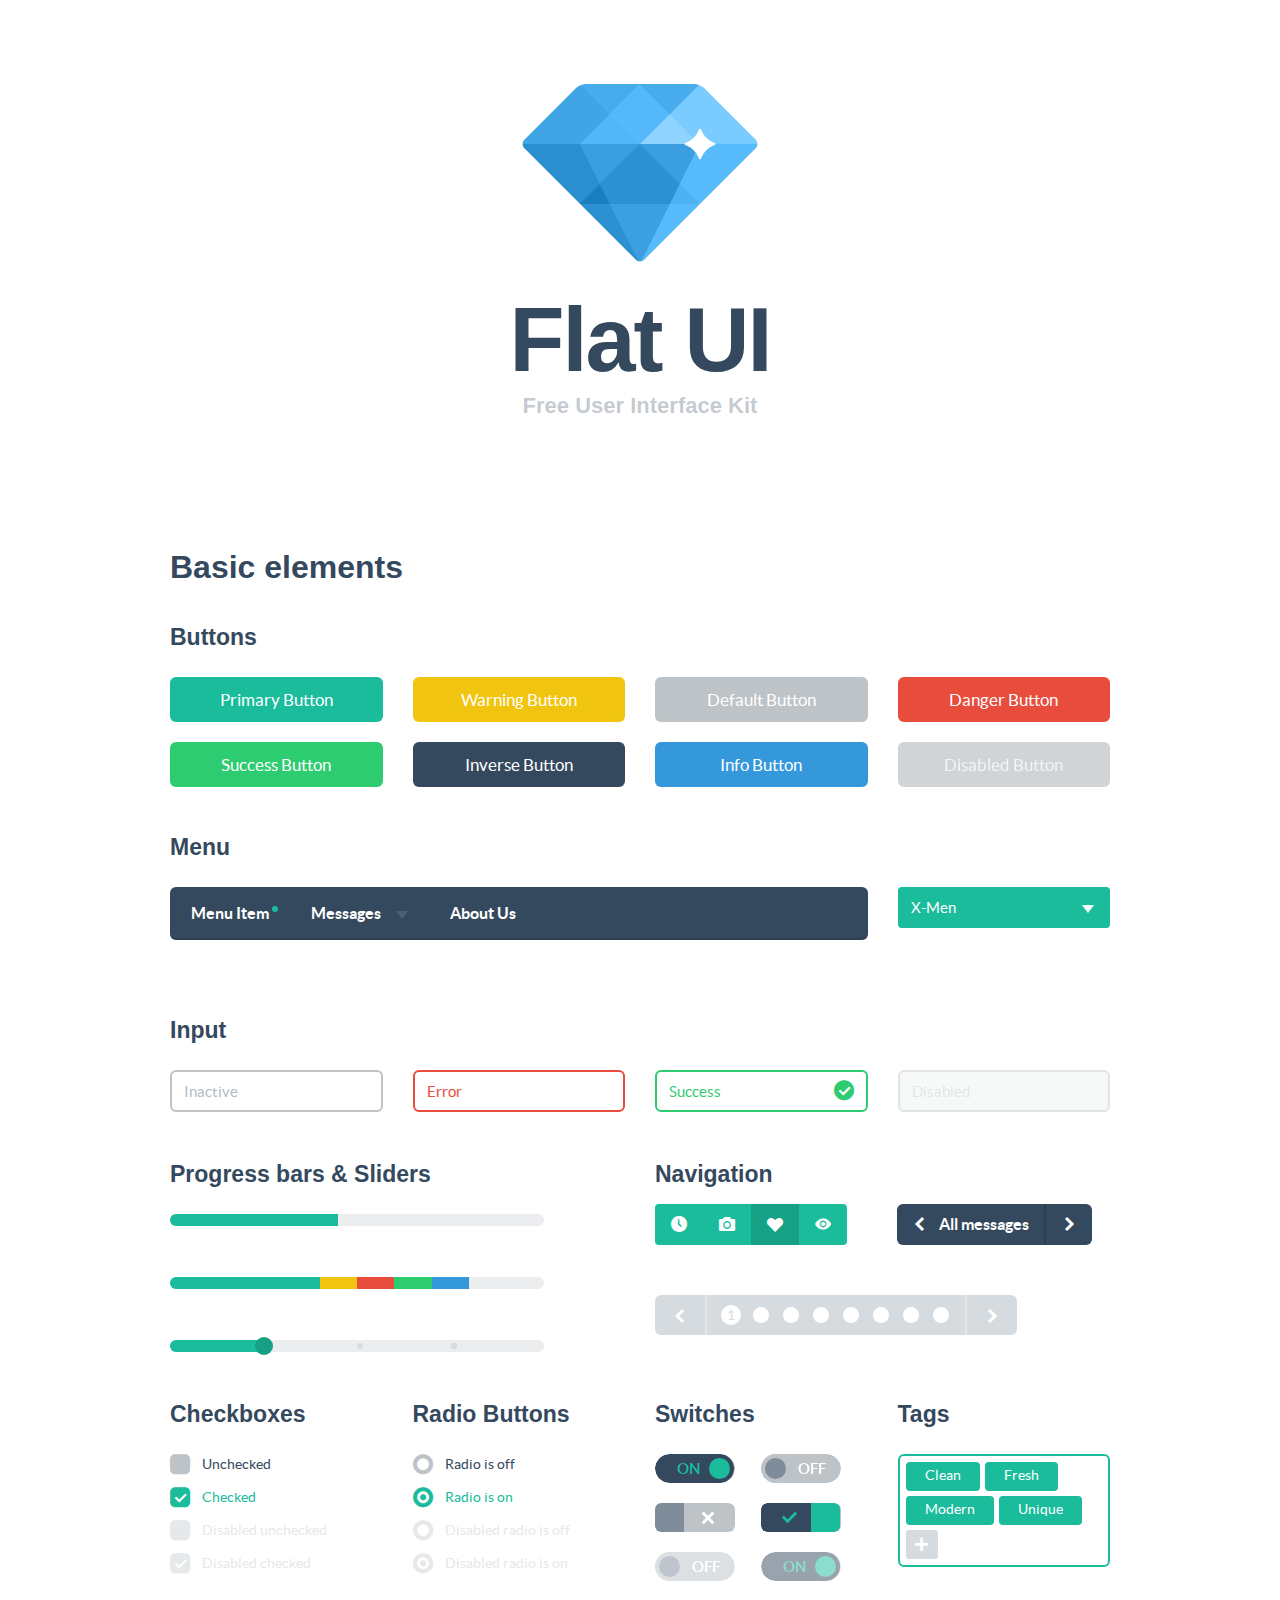
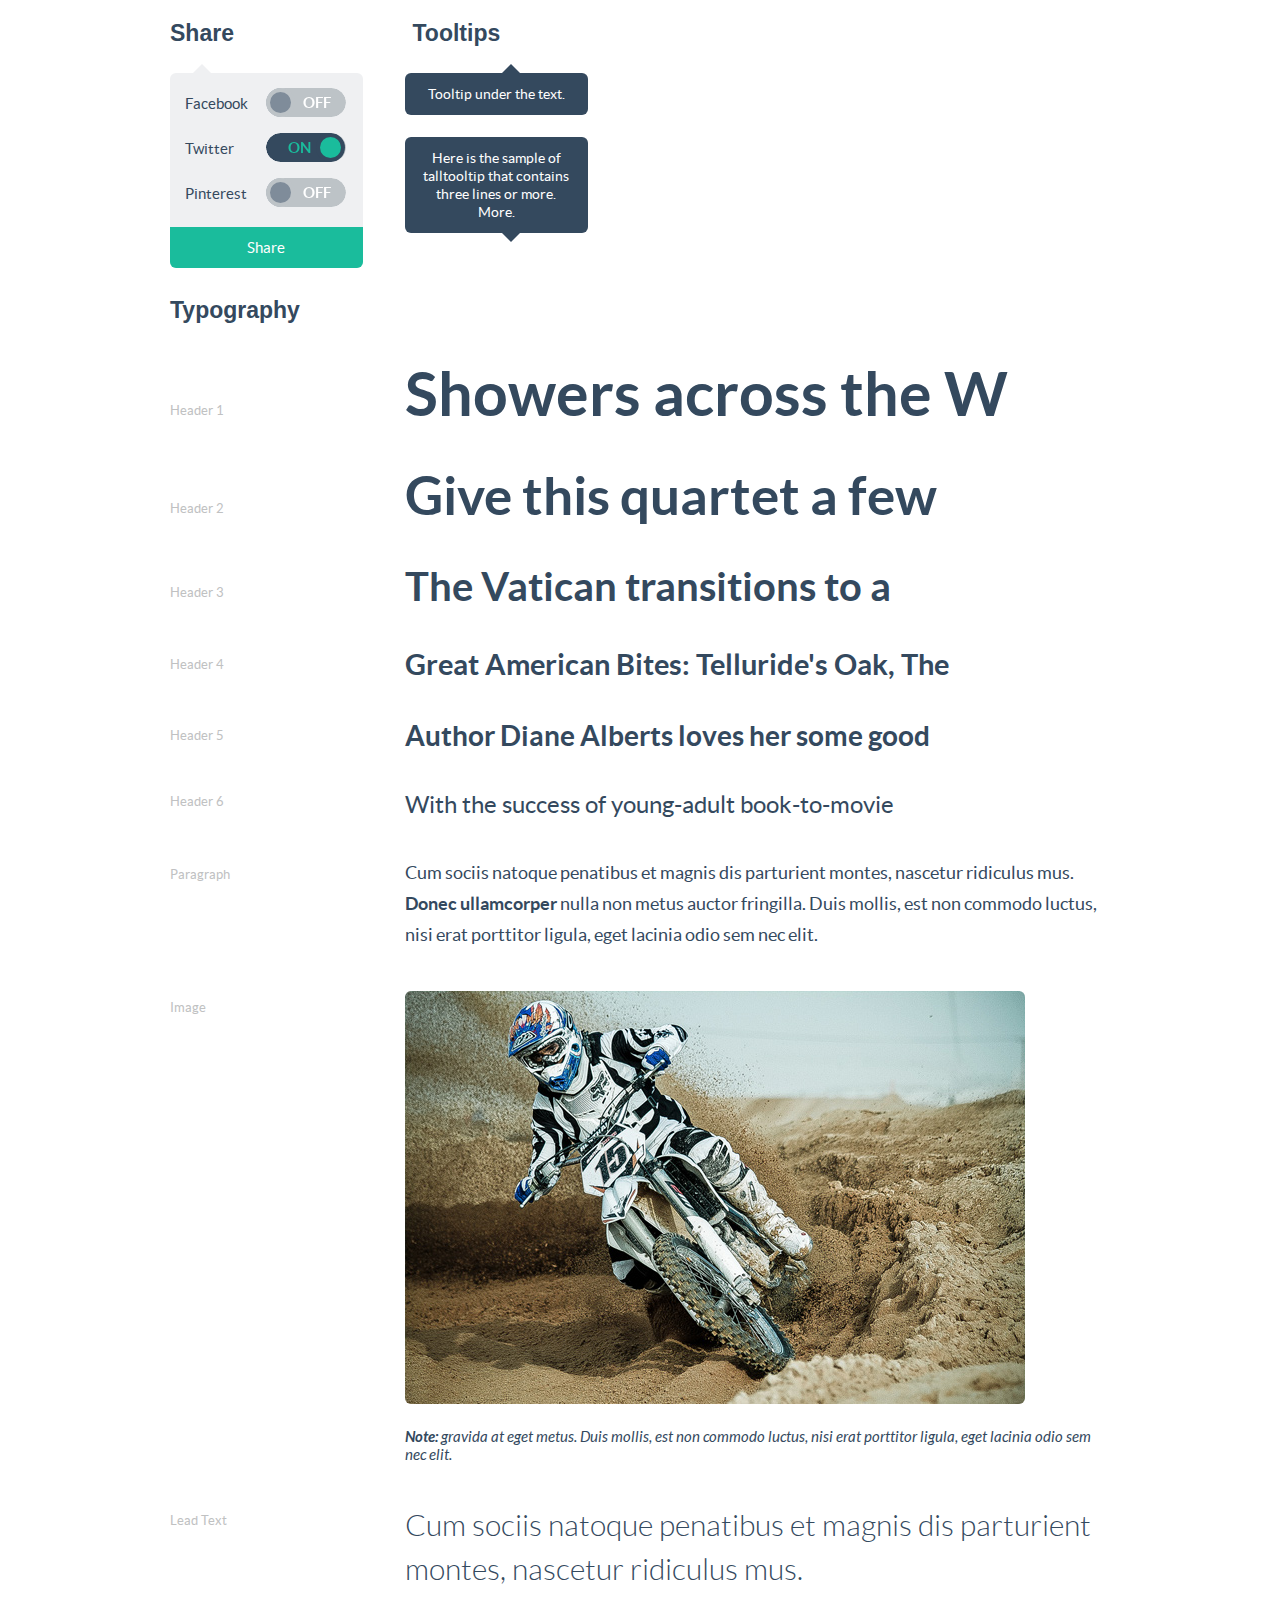
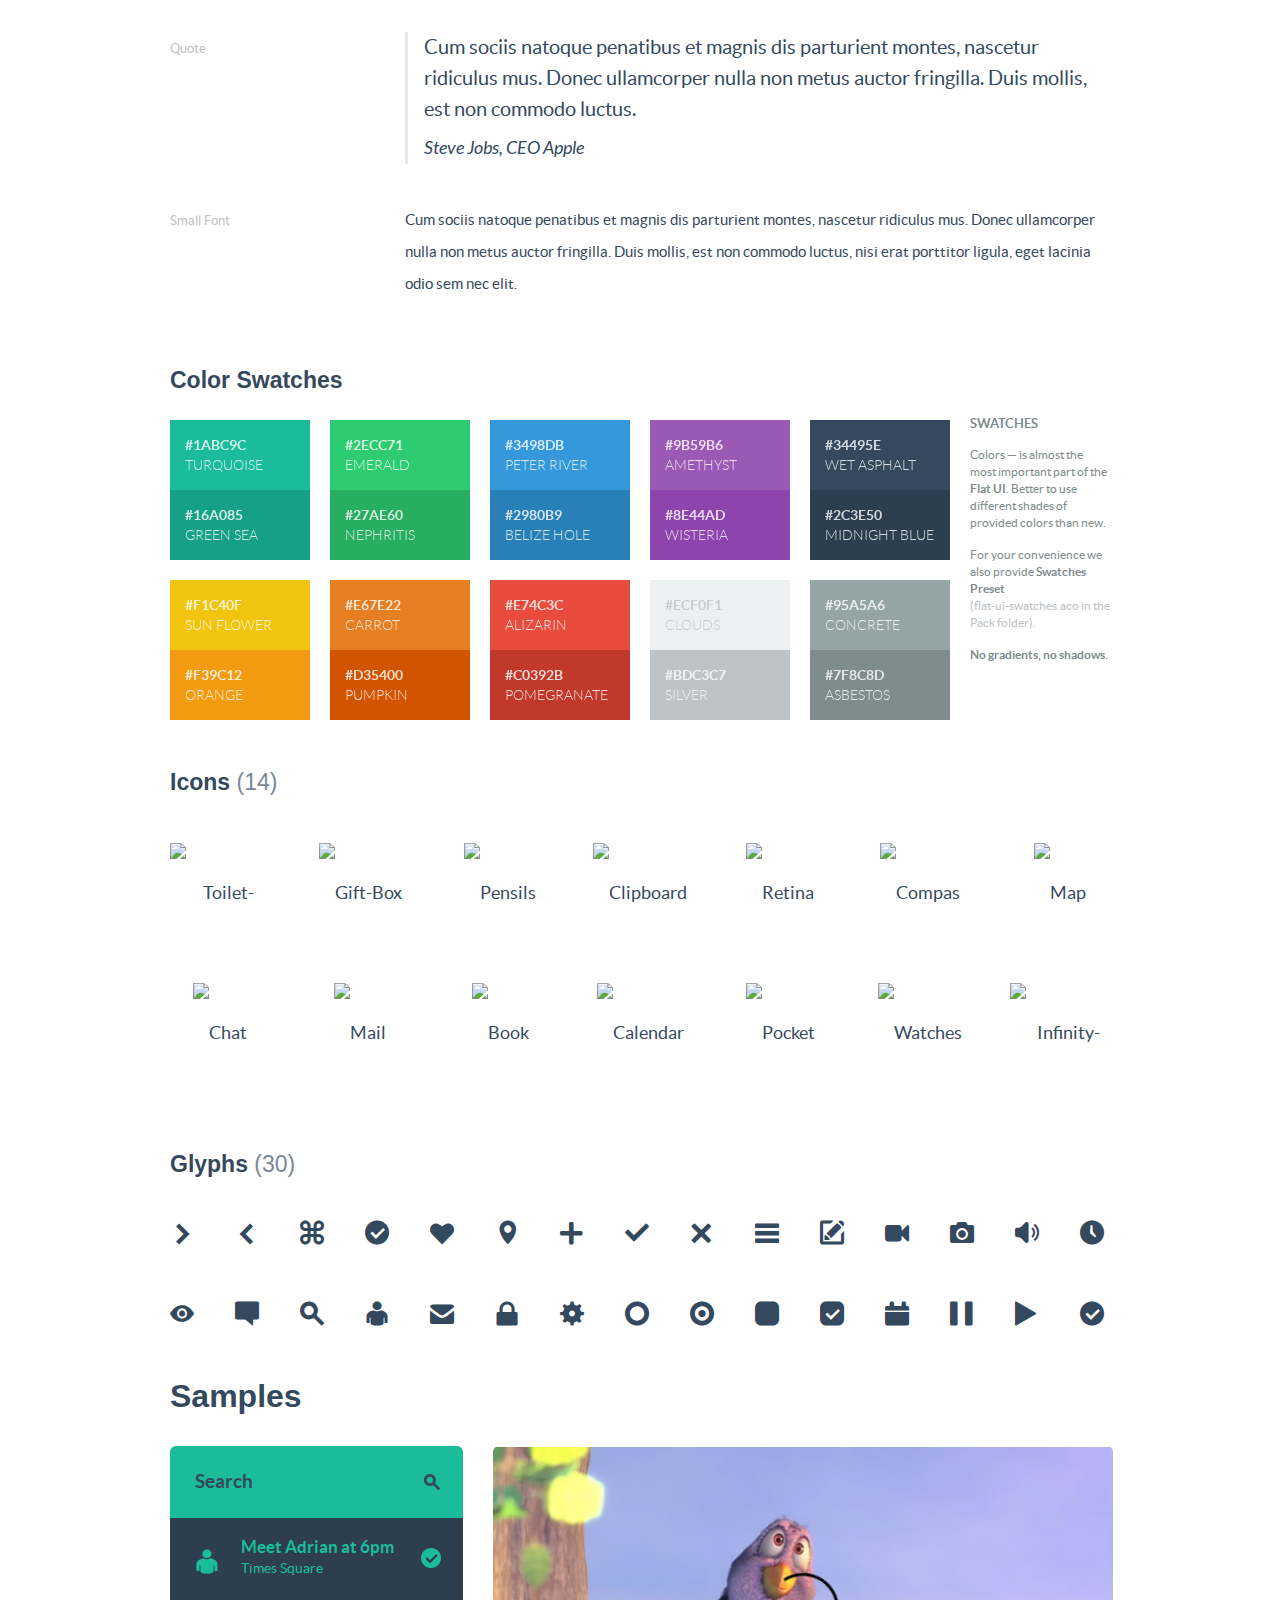
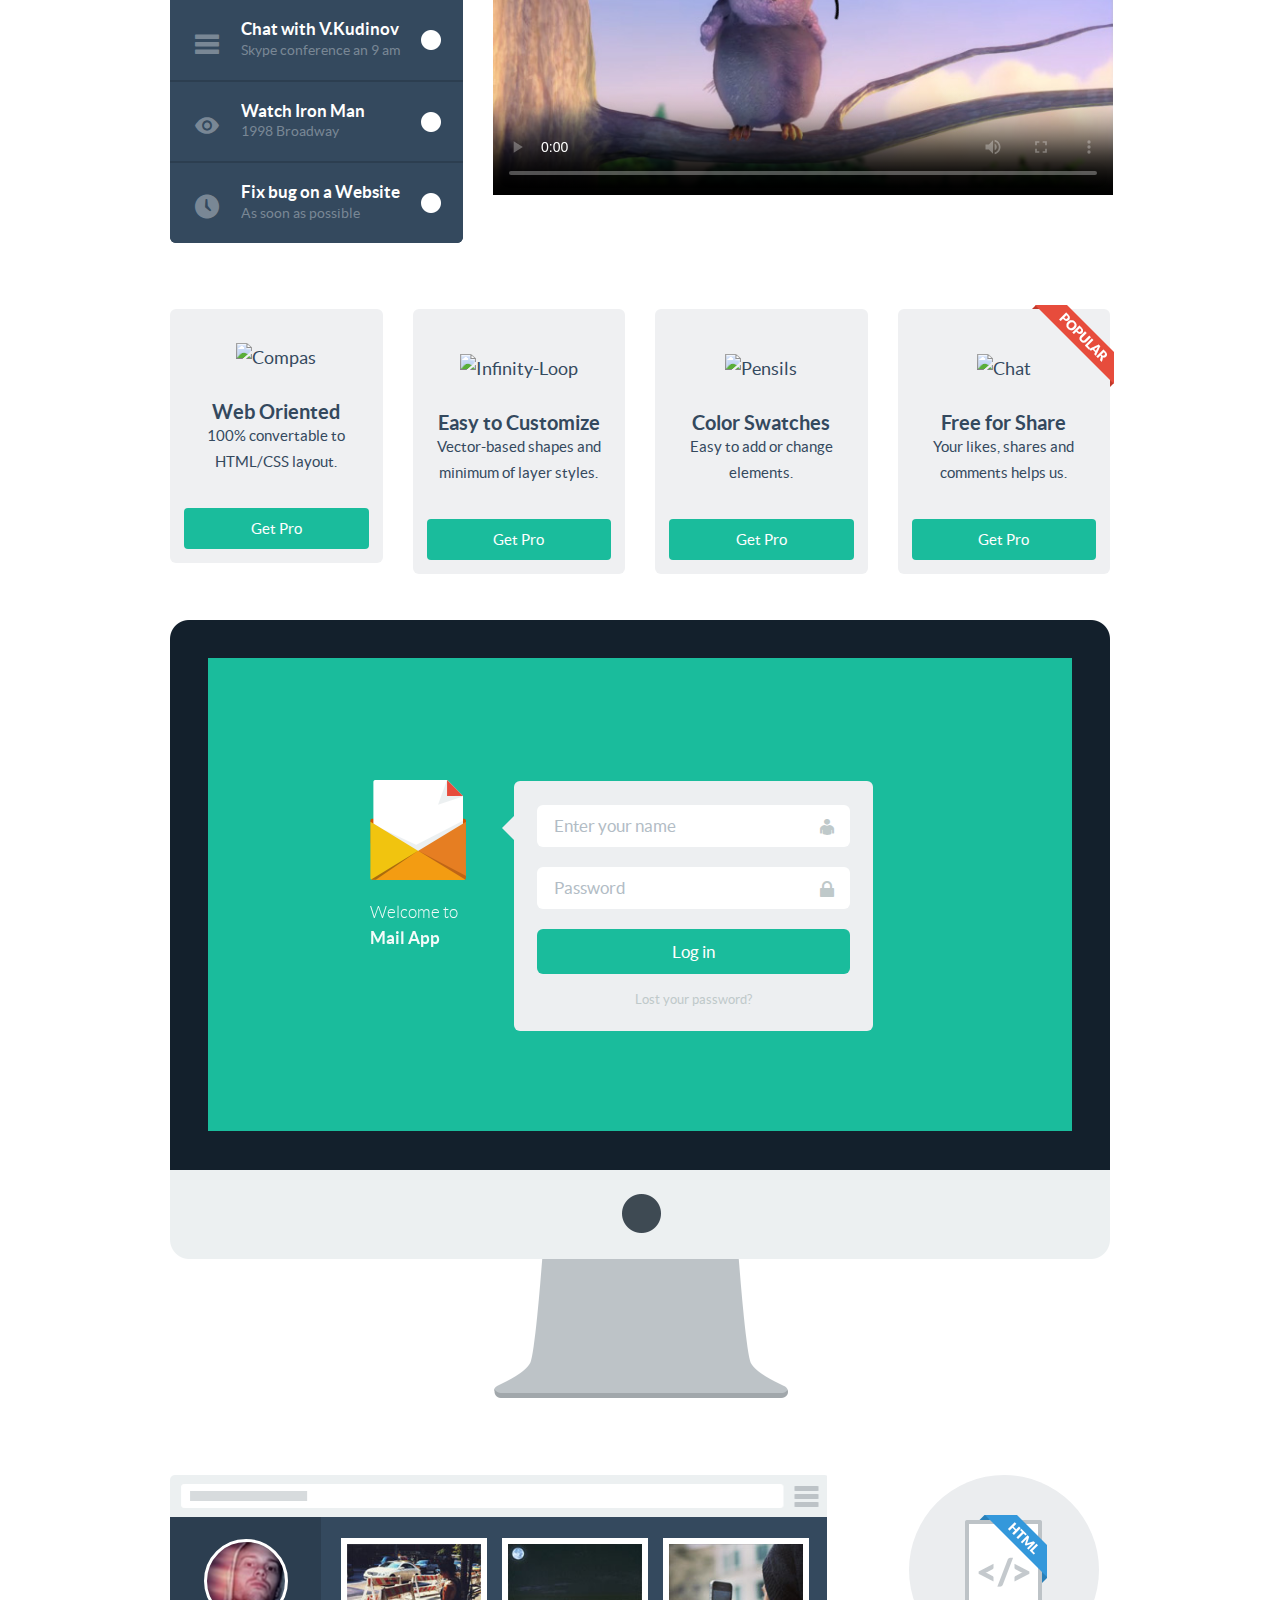
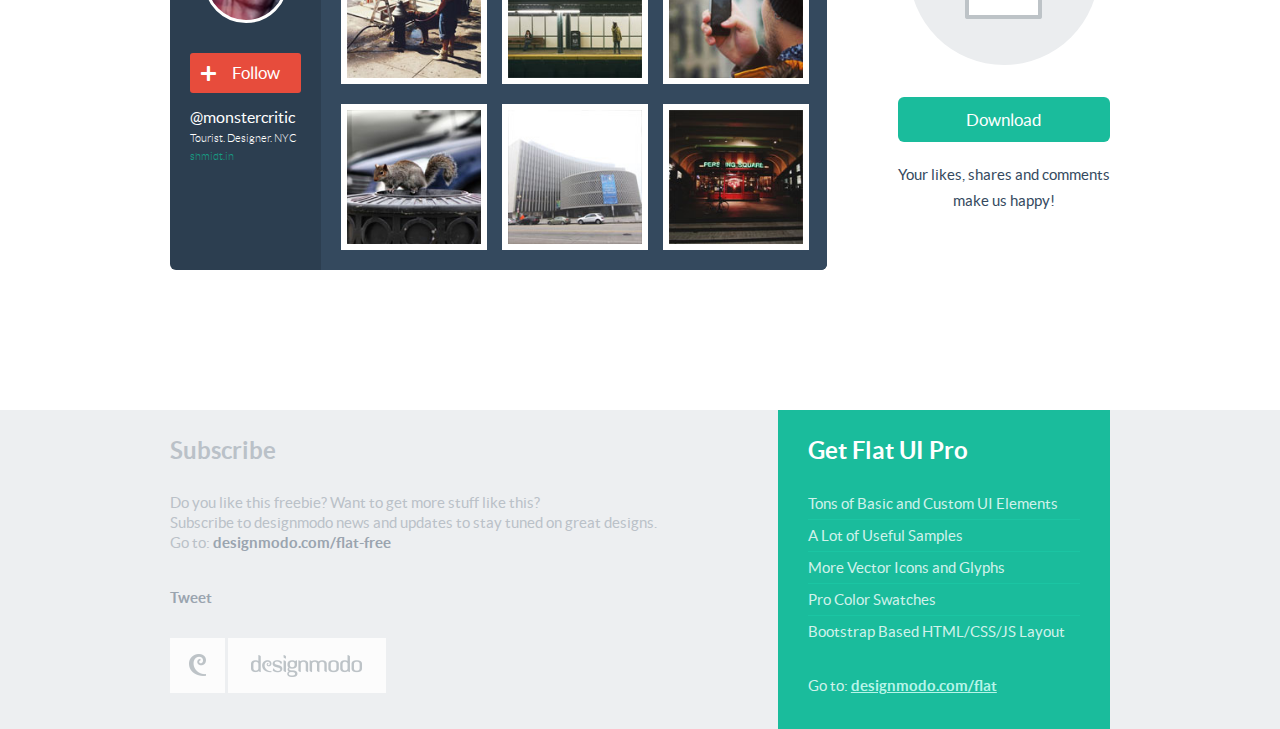
==== index.html @ ab6741ae "Update Website Templates" ====
<!DOCTYPE html>
<html lang="en">
  <head>
    <meta charset="utf-8">
    <title>Flat UI - Free Bootstrap Framework and Themes</title>
    <meta name="description" content="Flat UI Kit Free is a Twitter Bootstrap Framework design and Theme, this responsive framework includes a PSD and HTML version."/>

    <meta name="viewport" content="width=1000, initial-scale=1.0, maximum-scale=1.0">

    <!-- Loading Bootstrap -->
    <link href="bootstrap/css/bootstrap.css" rel="stylesheet">

    <!-- Loading Flat UI -->
    <link href="css/flat-ui.css" rel="stylesheet">
    <link href="css/demo.css" rel="stylesheet">

    <link rel="shortcut icon" href="images/favicon.ico">

    <!-- HTML5 shim, for IE6-8 support of HTML5 elements. All other JS at the end of file. -->
    <!--[if lt IE 9]>
      <script src="js/html5shiv.js"></script>
      <script src="js/respond.min.js"></script>
    <![endif]-->
  </head>
  <body>
    <div class="container">
      <div class="demo-headline">
        <h1 class="demo-logo">
          <div class="logo"></div>
          Flat UI
          <small>Free User Interface Kit</small>
        </h1>
      </div> <!-- /demo-headline -->

      <h1 class="demo-section-title">Basic elements</h1>
      <h3 class="demo-panel-title">Buttons</h3>

      <div class="row demo-row">
        <div class="col-xs-3">
          <a href="#fakelink" class="btn btn-block btn-lg btn-primary">Primary Button</a>
        </div>
        <div class="col-xs-3">
          <a href="#fakelink" class="btn btn-block btn-lg btn-warning">Warning Button</a>
        </div>
        <div class="col-xs-3">
          <a href="#fakelink" class="btn btn-block btn-lg btn-default">Default Button</a>
        </div>
        <div class="col-xs-3">
          <a href="#fakelink" class="btn btn-block btn-lg btn-danger">Danger Button</a>
        </div>
      </div> <!-- /row -->

      <div class="row demo-row">
        <div class="col-xs-3">
          <a href="#fakelink" class="btn btn-block btn-lg btn-success">Success Button</a>
        </div>
        <div class="col-xs-3">
          <a href="#fakelink" class="btn btn-block btn-lg btn-inverse">Inverse Button</a>
        </div>
        <div class="col-xs-3">
          <a href="#fakelink" class="btn btn-block btn-lg btn-info">Info Button</a>
        </div>
        <div class="col-xs-3">
          <a href="#fakelink" class="btn btn-block btn-lg btn-default disabled">Disabled Button</a>
        </div>
      </div> <!-- /row -->

      <h3 class="demo-panel-title">Menu</h3>
      <div class="row demo-row">
        <div class="col-xs-9">
          <nav class="navbar navbar-inverse navbar-embossed" role="navigation">
            <div class="navbar-header">
              <button type="button" class="navbar-toggle" data-toggle="collapse" data-target="#navbar-collapse-01">
                <span class="sr-only">Toggle navigation</span>
              </button>
            </div>
            <div class="collapse navbar-collapse" id="navbar-collapse-01">
              <ul class="nav navbar-nav navbar-left">           
                <li><a href="#fakelink">Menu Item<span class="navbar-unread">1</span></a></li>
                <li class="dropdown">
                  <a href="#" class="dropdown-toggle" data-toggle="dropdown">Messages <b class="caret"></b></a>
                  <span class="dropdown-arrow"></span>
                  <ul class="dropdown-menu">
                    <li><a href="#">Action</a></li>
                    <li><a href="#">Another action</a></li>
                    <li><a href="#">Something else here</a></li>
                    <li class="divider"></li>
                    <li><a href="#">Separated link</a></li>
                  </ul>
                </li>
                <li><a href="#fakelink">About Us</a></li>
               </ul>
            </div><!-- /.navbar-collapse -->
          </nav><!-- /navbar -->
        </div>
        <div class="col-xs-3">
          <select name="herolist" value="X-Men" class="select-block">
            <option value="0">Choose hero</option>
            <option value="1">Spider Man</option>
            <option value="2">Wolverine</option>
            <option value="3">Captain America</option>
            <option value="X-Men" selected="selected">X-Men</option>
            <option value="Crocodile">Crocodile</option>
          </select>
        </div>
      </div> <!-- /row -->

      <h3 class="demo-panel-title">Input</h3>
      <div class="row">
        <div class="col-xs-3">
        	<div class="form-group">
	        	<input type="text" value="" placeholder="Inactive" class="form-control" />
        	</div>          
        </div>
        <div class="col-xs-3">
          <div class="form-group has-error">
            <input type="text" value="Error" class="form-control" />
          </div>
        </div>
        <div class="col-xs-3">
          <div class="form-group has-success">
            <input type="text" value="Success" class="form-control" />
            <span class="input-icon fui-check-inverted"></span>
          </div>
        </div>
        <div class="col-xs-3">
        	<div class="form-group">
	        	<input type="text" value="Disabled" disabled="disabled" class="form-control" />
        	</div>          
        </div>
      </div> <!-- /row -->

      <div class="row">
        <div class="col-xs-5">
          <h3 class="demo-panel-title">Progress bars &amp; Sliders</h3>
          <div class="progress">
            <div class="progress-bar" style="width: 45%;"></div>
          </div>
          <br/>
          <div class="progress">
            <div class="progress-bar" style="width: 40%;"></div>
            <div class="progress-bar progress-bar-warning" style="width: 10%;"></div>
            <div class="progress-bar progress-bar-danger" style="width: 10%;"></div>
            <div class="progress-bar progress-bar-success" style="width: 10%;"></div>
            <div class="progress-bar progress-bar-info" style="width: 10%;"></div>
          </div>
          <br/>
          <div id="slider" class="ui-slider">
            <div class="ui-slider-segment"></div>
            <div class="ui-slider-segment"></div>
            <div class="ui-slider-segment"></div>
          </div>
        </div> <!-- /sliders -->

        <div class="col-xs-6 col-xs-offset-1">
          <h3 class="demo-panel-title">Navigation</h3>
          <div class="row demo-navigation">
            <div class="col-xs-6">
              <div class="btn-toolbar">
                <div class="btn-group">
                  <a class="btn btn-primary" href="#fakelink"><span class="fui-time"></span></a>
                  <a class="btn btn-primary" href="#fakelink"><span class="fui-photo"></span></a>
                  <a class="btn btn-primary active" href="#fakelink"><span class="fui-heart"></span></a>
                  <a class="btn btn-primary" href="#fakelink"><span class="fui-eye"></span></a>
                </div>
              </div> <!-- /toolbar -->
            </div>
            <div class="col-xs-6 demo-pager">
              <ul class="pager">
                <li class="previous">
                  <a href="#fakelink">
                    <span class="fui-arrow-left"></span>
                    <span>All messages</span>
                  </a>
                </li>
                <li class="next">
                  <a href="#fakelink">
                    <span class="fui-arrow-right"></span>
                  </a>
                </li>
              </ul> <!-- /pager -->
            </div>
          </div> <!-- /demo-navigation -->

          <div class="pagination">
            <ul>
              <li class="previous"><a href="#fakelink" class="fui-arrow-left"></a></li>
              <li class="active"><a href="#fakelink">1</a></li>
              <li><a href="#fakelink">2</a></li>
              <li><a href="#fakelink">3</a></li>
              <li><a href="#fakelink">4</a></li>
              <li><a href="#fakelink">5</a></li>
              <li><a href="#fakelink">6</a></li>
              <li><a href="#fakelink">7</a></li>
              <li><a href="#fakelink">8</a></li>
              <li class="next"><a href="#fakelink" class="fui-arrow-right"></a></li>
            </ul>
          </div> <!-- /pagination -->
        </div> <!-- /navigation -->
      </div> <!-- /row -->

      <div class="row">
        <div class="col-xs-3">
          <h3 class="demo-panel-title">Checkboxes</h3>
          <label class="checkbox" for="checkbox1">
            <input type="checkbox" value="" id="checkbox1" data-toggle="checkbox">
            Unchecked
          </label>
          <label class="checkbox" for="checkbox2">
            <input type="checkbox" checked="checked" value="" id="checkbox2" data-toggle="checkbox" checked="">
            Checked
          </label>
          <label class="checkbox" for="checkbox3">
            <input type="checkbox" value="" id="checkbox3" data-toggle="checkbox" disabled="">
            Disabled unchecked
          </label>
          <label class="checkbox" for="checkbox4">
            <input type="checkbox" checked="checked" value="" id="checkbox4" data-toggle="checkbox" disabled="" checked="">
            Disabled checked
          </label>
        </div> <!-- /checkboxes col-xs-3 -->

        <div class="col-xs-3">
          <h3 class="demo-panel-title">Radio Buttons</h3>
          <label class="radio">
            <input type="radio" name="optionsRadios" id="optionsRadios1" value="option1" data-toggle="radio">
            Radio is off
          </label>
          <label class="radio">
            <input type="radio" name="optionsRadios" id="optionsRadios2" value="option1" data-toggle="radio" checked="">
            Radio is on
          </label>

          <label class="radio">
            <input type="radio" name="optionsRadiosDisabled" id="optionsRadios3" value="option2" data-toggle="radio" disabled="">
            Disabled radio is off
          </label>
          <label class="radio">
            <input type="radio" name="optionsRadiosDisabled" id="optionsRadios4" value="option2" data-toggle="radio" checked="" disabled="">
            Disabled radio is on
          </label>
        </div> <!-- /radios col-xs-3 -->

        <div class="col-xs-3">
          <h3 class="demo-panel-title">Switches</h3>

          <table width="100%">
            <tr>
              <td width="50%" class="pbm">
                <input type="checkbox" checked="" data-toggle="switch" />
              </td>

              <td class="pbm">
                <input type="checkbox" data-toggle="switch" />
              </td>
            </tr>
            <tr>
              <td class="pbm">
                <div class="switch switch-square" data-on-label="<i class='fui-check'></i>" data-off-label="<i class='fui-cross'></i>">
		              <input type="checkbox" />
		            </div>
              </td>

              <td class="pbm">
                <div class="switch switch-square" data-on-label="<i class='fui-check'></i>" data-off-label="<i class='fui-cross'></i>">
		              <input type="checkbox" checked />
		            </div>
              </td>
            </tr>
            <tr>
              <td>
                <input type="checkbox" disabled data-toggle="switch" />
              </td>

              <td>
                <input type="checkbox" checked disabled data-toggle="switch" />
              </td>
            </tr>
          </table>
        </div> <!-- /toggles col-xs-3 -->

        <div class="col-xs-3">
          <h3 class="demo-panel-title">Tags</h3>
          <input name="tagsinput" id="tagsinput" class="tagsinput" value="Clean,Fresh,Modern,Unique" />
        </div>
      </div> <!-- /row -->

      <div class="row">
        <div class="col-xs-3">
          <h3 class="demo-panel-title">Share</h3>
          <div class="share mrl">
            <ul>
              <li>
                <label class="share-label" for="share-toggle2">Facebook</label>
                <input type="checkbox" data-toggle="switch" />
              </li>
              <li>
                <label class="share-label" for="share-toggle4">Twitter</label>
                <input type="checkbox" checked="" data-toggle="switch" />
              </li>
              <li>
                <label class="share-label" for="share-toggle6">Pinterest</label>
                <input type="checkbox" data-toggle="switch" />
              </li>
            </ul>
            <a href="#" class="btn btn-primary btn-block btn-large">Share</a>
          </div> <!-- /share -->
        </div>

        <div class="col-xs-3">
          <div class="demo-tooltips">
            <h3 class="demo-panel-title">Tooltips</h3>
            <p align="center" data-toggle="tooltip" data-placement="bottom" title="Tooltip under the text."></p>
            <p align="center" data-toggle="tooltip" title="Here is the sample of talltooltip that contains three lines or more. More."></p>
          </div>
        </div> <!-- /col-xs-3 with tooltips -->
      </div> <!-- /row -->
      
      <div class="demo-row typography-row">
      	<div class="demo-title">
      		<h3 class="demo-panel-title">Typography</h3>
      	</div>
      	<div class="demo-content">      		
      		<div class="demo-type-example">
	      		<h1><span class="demo-heading-note">Header 1</span>Showers across the W</h1>
      		</div>
      		<div class="demo-type-example">
	      		<h2><span class="demo-heading-note">Header 2</span>Give this quartet a few</h2>
      		</div>
      		<div class="demo-type-example">
	      		<h3><span class="demo-heading-note">Header 3</span>The Vatican transitions to a</h3>
      		</div>
      		<div class="demo-type-example">
	      		<h4><span class="demo-heading-note">Header 4</span>Great American Bites: Telluride's Oak, The</h4>
      		</div>
      		<div class="demo-type-example">
	      		<h5><span class="demo-heading-note">Header 5</span>Author Diane Alberts loves her some good</h5>
      		</div>
      		<div class="demo-type-example">
	      		<h6><span class="demo-heading-note">Header 6</span>With the success of young-adult book-to-movie</h6>
      		</div>
      		<div class="demo-type-example">
	      		<span class="demo-text-note">Paragraph</span>
	          <p>Cum sociis natoque penatibus et magnis dis parturient montes, nascetur ridiculus mus. <strong>Donec ullamcorper</strong> nulla non metus auctor fringilla. Duis mollis, est non commodo luctus, nisi erat porttitor ligula, eget lacinia odio sem nec elit.</p>
      		</div>
      		<div class="demo-type-example">
	      		<span class="demo-text-note">Image</span>
	          <img src="images/example-image.jpg" alt="example-image" class="img-rounded img-responsive">
	          <p class="img-comment"><strong>Note:</strong> gravida at eget metus. Duis mollis, est non commodo luctus, nisi erat porttitor ligula, eget lacinia odio sem nec elit.</p>
      		</div>
      		<div class="demo-type-example">
	      		<span class="demo-text-note">Lead Text</span>
						<p class="lead">Cum sociis natoque penatibus et magnis dis parturient montes, nascetur ridiculus mus.</p>
      		</div>
      		<div class="demo-type-example">
	      		<span class="demo-text-note">Quote</span>
	          <blockquote>
	            <p>Cum sociis natoque penatibus et magnis dis parturient montes, nascetur ridiculus mus. Donec ullamcorper nulla non metus auctor fringilla. Duis mollis, est non commodo luctus.</p>
	            <small>Steve Jobs, CEO Apple</small>
	          </blockquote>
      		</div>
      		<div class="demo-type-example">
	      		<span class="demo-text-note">Small Font</span>
	          <p><small>Cum sociis natoque penatibus et magnis dis parturient montes, nascetur ridiculus mus. Donec ullamcorper nulla non metus auctor fringilla. Duis mollis, est non commodo luctus, nisi erat porttitor ligula, eget lacinia odio sem nec elit.</small></p>
      		</div>
      	</div><!-- /.demo-content-wide -->
      </div><!-- /.demo-row -->

      <h3 class="demo-panel-title">Color Swatches</h3>
      <div class="row demo-swatches-row">
	      <div class="swatches-col">
		      <div class="pallete-item">
			      <dl class="palette palette-turquoise">
                <dt>#1abc9c</dt>
                <dd>Turquoise</dd>
              </dl>
              <dl class="palette palette-green-sea">
                <dt>#16a085</dt>
                <dd>Green sea</dd>
              </dl>
		      </div>
		      <div class="pallete-item">
			      <dl class="palette palette-emerald">
              <dt>#2ecc71</dt>
              <dd>Emerald</dd>
            </dl>
            <dl class="palette palette-nephritis">
              <dt>#27ae60</dt>
              <dd>Nephritis</dd>
            </dl>
		      </div>
		      <div class="pallete-item">
			      <dl class="palette palette-peter-river">
              <dt>#3498db</dt>
              <dd>Peter river</dd>
            </dl>
            <dl class="palette palette-belize-hole">
              <dt>#2980b9</dt>
              <dd>Belize hole</dd>
            </dl>
		      </div>
		      <div class="pallete-item">
			      <dl class="palette palette-amethyst">
              <dt>#9b59b6</dt>
              <dd>Amethyst</dd>
            </dl>
            <dl class="palette palette-wisteria">
              <dt>#8e44ad</dt>
              <dd>Wisteria</dd>
            </dl>
		      </div>
		      <div class="pallete-item">
			      <dl class="palette palette-wet-asphalt">
              <dt>#34495e</dt>
              <dd>Wet asphalt</dd>
            </dl>
            <dl class="palette palette-midnight-blue">
              <dt>#2c3e50</dt>
              <dd>Midnight blue</dd>
            </dl>
		      </div>
		      <div class="pallete-item">
			      <dl class="palette palette-sun-flower">
              <dt>#f1c40f</dt>
              <dd>Sun flower</dd>
            </dl>
            <dl class="palette palette-orange">
              <dt>#f39c12</dt>
              <dd>Orange</dd>
            </dl>
		      </div>
		      <div class="pallete-item">
			      <dl class="palette palette-carrot">
              <dt>#e67e22</dt>
              <dd>Carrot</dd>
            </dl>
            <dl class="palette palette-pumpkin">
              <dt>#d35400</dt>
              <dd>Pumpkin</dd>
            </dl>
		      </div>
		      <div class="pallete-item">
			      <dl class="palette palette-alizarin">
              <dt>#e74c3c</dt>
              <dd>Alizarin</dd>
            </dl>
            <dl class="palette palette-pomegranate">
              <dt>#c0392b</dt>
              <dd>Pomegranate</dd>
            </dl>
		      </div>
		      <div class="pallete-item">
			      <dl class="palette palette-clouds">
              <dt>#ecf0f1</dt>
              <dd>Clouds</dd>
            </dl>
            <dl class="palette palette-silver">
              <dt>#bdc3c7</dt>
              <dd>Silver</dd>
            </dl>
		      </div>
		      <div class="pallete-item">
			      <dl class="palette palette-concrete">
              <dt>#95a5a6</dt>
              <dd>Concrete</dd>
            </dl>
            <dl class="palette palette-asbestos">
              <dt>#7f8c8d</dt>
              <dd>Asbestos</dd>
            </dl>
		      </div>
	      </div> <!-- /swatches items -->
	      <div class="swatches-desc-col">
		      <h6 class="palette-headline">SWATCHES</h6>
          <p class="palette-paragraph">
            Colors &mdash; is almost the most important part of the <strong>Flat UI</strong>. Better to use different shades of provided colors than new.
          </p>
          <p class="palette-paragraph">
            For your convenience we also provide <strong>Swatches Preset</strong> <span>(flat&#8209;ui&#8209;swatches.aco in the Pack folder).</span>
          </p>
          <p class="palette-paragraph">
            <strong>No gradients, no shadows.</strong>
          </p>
	      </div> <!-- /swatches desc -->
      </div> <!-- /swatches row -->

      <h3 class="demo-panel-title">Icons <small>(14)</small></h3>
      <div class="demo-illustrations">
        <div class="demo-content">
          <div><img src="images/icons/svg/toilet-paper.svg" alt="Toilet-Paper"></div>          
          <div><img src="images/icons/svg/gift-box.svg" alt="Gift-Box"></div>
          <div><img src="images/icons/svg/pencils.svg" alt="Pensils"></div>
          <div><img src="images/icons/svg/clipboard.svg" alt="Clipboard"></div>
          <div><img src="images/icons/svg/retina.svg" alt="Retina"></div>
          <div><img src="images/icons/svg/compas.svg" alt="Compas"></div>
          <div><img src="images/icons/svg/map.svg" alt="Map"></div>
          <div><img src="images/icons/svg/chat.svg" alt="Chat"></div>
          <div><img src="images/icons/svg/mail.svg" alt="Mail"></div>
          <div><img src="images/icons/svg/book.svg" alt="Book"></div>
          <div><img src="images/icons/svg/calendar.svg" alt="Calendar"></div>
          <div><img src="images/icons/svg/paper-bag.svg" alt="Pocket"></div>
          <div><img src="images/icons/svg/clocks.svg" alt="Watches"></div>
          <div><img src="images/icons/svg/loop.svg" alt="Infinity-Loop"></div>
        </div>
      </div>


      <h3 class="demo-panel-title">Glyphs <small>(30)</small></h3>
      <div class="demo-icons">        
        <div class="demo-content">
          <span class="fui-arrow-right"></span>
          <span class="fui-arrow-left"></span>
          <span class="fui-cmd"></span>
          <span class="fui-check-inverted"></span>
          <span class="fui-heart"></span>
          <span class="fui-location"></span>
          <span class="fui-plus"></span>
          <span class="fui-check"></span>
          <span class="fui-cross"></span>
          <span class="fui-list"></span>
          <span class="fui-new"></span>
          <span class="fui-video"></span>
          <span class="fui-photo"></span>
          <span class="fui-volume"></span>
          <span class="fui-time"></span>
          <span class="fui-eye"></span>
          <span class="fui-chat"></span>
          <span class="fui-search"></span>
          <span class="fui-user"></span>
          <span class="fui-mail"></span>
          <span class="fui-lock"></span>
          <span class="fui-gear"></span>
          <span class="fui-radio-unchecked"></span>
          <span class="fui-radio-checked"></span>
          <span class="fui-checkbox-unchecked"></span>
          <span class="fui-checkbox-checked"></span>
          <span class="fui-calendar-solid"></span>
          <span class="fui-pause"></span>
          <span class="fui-play"></span>
          <span class="fui-check-inverted-2"></span>
        </div>
      </div> <!-- /icon font row -->

      <h1 class="demo-section-title mbl pbl">Samples</h1>
      <div class="row demo-samples">
        <div class="col-xs-4">
          <div class="todo">
            <div class="todo-search">
              <input class="todo-search-field" type="search" value="" placeholder="Search" />
            </div>
            <ul>
              <li class="todo-done">
                <div class="todo-icon fui-user"></div>
                <div class="todo-content">
                  <h4 class="todo-name">
                    Meet <strong>Adrian</strong> at <strong>6pm</strong>
                  </h4>
                  Times Square
                </div>
              </li>
              <li>
                <div class="todo-icon fui-list"></div>
                <div class="todo-content">
                  <h4 class="todo-name">
                    Chat with <strong>V.Kudinov</strong>
                  </h4>
                  Skype conference an 9 am
                </div>
              </li>
              <li>
                <div class="todo-icon fui-eye"></div>
                <div class="todo-content">
                  <h4 class="todo-name">
                    Watch <strong>Iron Man</strong>
                  </h4>
                  1998 Broadway
                </div>
              </li>
              <li>
                <div class="todo-icon fui-time"></div>
                <div class="todo-content">
                  <h4 class="todo-name">
                    Fix bug on a <strong>Website</strong>
                  </h4>
                  As soon as possible
                </div>
              </li>
            </ul>
          </div>
        </div> <!-- /todo list -->

        <div class="col-xs-8 demo-video">
          <!--[if !IE]> -->
            <video class="video-js" controls preload="auto" width="620" height="349" poster="images/video/poster.jpg" data-setup="{}">
              <source src="http://iurevych.github.com/Flat-UI-videos/big_buck_bunny.mp4" type="video/mp4">
              <source src="http://iurevych.github.com/Flat-UI-videos/big_buck_bunny.webm" type="video/webm">
            </video>
          <!-- <![endif]-->

          <!--[if IE]>
            <video class="video-js" controls preload="auto" width="620" height="256" poster="http://video-js.zencoder.com/oceans-clip.jpg" data-setup="{}">
              <source src="http://video-js.zencoder.com/oceans-clip.mp4" type='video/mp4'/>
              <source src="http://video-js.zencoder.com/oceans-clip.webm" type='video/webm'/>
            </video>
          <![endif]-->
        </div> <!-- /video -->
      </div>

      <div class="row demo-tiles">
        <div class="col-xs-3">
          <div class="tile">
            <img src="images/icons/svg/compas.svg" alt="Compas" class="tile-image big-illustration">
            <h3 class="tile-title">Web Oriented</h3>
            <p>100% convertable to HTML/CSS layout.</p>
            <a class="btn btn-primary btn-large btn-block" href="http://designmodo.com/flat">Get Pro</a>
          </div>
        </div>

        <div class="col-xs-3">
          <div class="tile">
            <img src="images/icons/svg/loop.svg" alt="Infinity-Loop" class="tile-image">
            <h3 class="tile-title">Easy to Customize</h3>
            <p>Vector-based shapes and minimum of layer styles.</p>
            <a class="btn btn-primary btn-large btn-block" href="http://designmodo.com/flat">Get Pro</a>
          </div>
        </div>

        <div class="col-xs-3">
          <div class="tile">
            <img src="images/icons/svg/pencils.svg" alt="Pensils" class="tile-image">
            <h3 class="tile-title">Color Swatches</h3>
            <p>Easy to add or change elements. </p>
            <a class="btn btn-primary btn-large btn-block" href="http://designmodo.com/flat">Get Pro</a>
          </div>
        </div>

        <div class="col-xs-3">
          <div class="tile tile-hot">
            <img src="images/icons/svg/chat.svg" alt="Chat" class="tile-image">
            <h3 class="tile-title">Free for Share</h3>
            <p>Your likes, shares and comments helps us.</p>
            <a class="btn btn-primary btn-large btn-block" href="http://designmodo.com/flat">Get Pro</a>
          </div>

        </div>
      </div> <!-- /tiles -->

      <div class="login">
        <div class="login-screen">
          <div class="login-icon">
            <img src="images/login/icon.png" alt="Welcome to Mail App" />
            <h4>Welcome to <small>Mail App</small></h4>
          </div>

          <div class="login-form">
            <div class="form-group">
              <input type="text" class="form-control login-field" value="" placeholder="Enter your name" id="login-name" />
              <label class="login-field-icon fui-user" for="login-name"></label>
            </div>

            <div class="form-group">
              <input type="password" class="form-control login-field" value="" placeholder="Password" id="login-pass" />
              <label class="login-field-icon fui-lock" for="login-pass"></label>
            </div>

            <a class="btn btn-primary btn-lg btn-block" href="#">Log in</a>
            <a class="login-link" href="#">Lost your password?</a>
          </div>
        </div>
      </div>

      <div class="row">
        <div class="col-xs-9">
          <div class="demo-browser">
            <div class="demo-browser-side">
              <div class="demo-browser-author"></div>
              <div class="demo-browser-action">
                <a class="btn btn-danger btn-lg btn-block" href="http://twitter.com/monstercritic" target="_blank">
                  Follow
                </a>
              </div>
              <h5>@monstercritic</h5>
              <h6>
                Tourist. Designer. NYC
                <a href="http://shmidt.in" target="_blank">shmidt.in</a>
              </h6>
            </div>
            <div class="demo-browser-content">
              <img src="images/demo/browser-pic-1.jpg" alt="" />
              <img src="images/demo/browser-pic-2.jpg" alt="" />
              <img src="images/demo/browser-pic-3.jpg" alt="" />
              <img src="images/demo/browser-pic-4.jpg" alt="" />
              <img src="images/demo/browser-pic-5.jpg" alt="" />
              <img src="images/demo/browser-pic-6.jpg" alt="" />
            </div>
          </div>
        </div>

        <div class="col-xs-3">
          <div class="demo-download">
            <img src="images/demo/html-icon.png" src="Free PSD" />
          </div>

          <a href="https://github.com/designmodo/Flat-UI/archive/master.zip" class="btn btn-primary btn-lg btn-block">Download</a>

          <p class="demo-download-text">Your likes, shares and comments make us happy!</p>
        </div>
      </div> <!-- /download area -->

    </div> <!-- /container -->

    <footer>
      <div class="container">
        <div class="row">
          <div class="col-xs-7">
            <h3 class="footer-title">Subscribe</h3>
            <p>Do you like this freebie? Want to get more stuff like this?<br/>
              Subscribe to designmodo news and updates to stay tuned on great designs.<br/>
              Go to: <a href="http://designmodo.com/flat-free" target="_blank">designmodo.com/flat-free</a>
            </p>

            <p class="pvl">
              <a href="https://twitter.com/share" class="twitter-share-button" data-url="http://designmodo.com/flat-free/" data-text="Flat UI Free - PSD&amp;amp;HTML User Interface Kit" data-via="designmodo">Tweet</a>
							<script>!function(d,s,id){var js,fjs=d.getElementsByTagName(s)[0],p=/^http:/.test(d.location)?'http':'https';if(!d.getElementById(id)){js=d.createElement(s);js.id=id;js.src=p+'://platform.twitter.com/widgets.js';fjs.parentNode.insertBefore(js,fjs);}}(document, 'script', 'twitter-wjs');</script>
              <iframe src="http://ghbtns.com/github-btn.html?user=designmodo&repo=Flat-UI&type=watch&count=true" height="20" width="107" frameborder="0" scrolling="0" style="width:105px; height: 20px;" allowTransparency="true"></iframe>
              <iframe src="http://ghbtns.com/github-btn.html?user=designmodo&repo=Flat-UI&type=fork&count=true" height="20" width="107" frameborder="0" scrolling="0" style="width:105px; height: 20px;" allowTransparency="true"></iframe>
              <iframe src="http://ghbtns.com/github-btn.html?user=designmodo&type=follow&count=true" height="20" width="195" frameborder="0" scrolling="0" style="width:195px; height: 20px;" allowTransparency="true"></iframe>
            </p>

            <a class="footer-brand" href="http://designmodo.com" target="_blank">
              <img src="images/footer/logo.png" alt="Designmodo.com" />
            </a>
          </div> <!-- /col-xs-7 -->

          <div class="col-xs-5">
            <div class="footer-banner">
              <h3 class="footer-title">Get Flat UI Pro</h3>
              <ul>
                <li>Tons of Basic and Custom UI Elements</li>
                <li>A Lot of Useful Samples</li>
                <li>More Vector Icons and Glyphs</li>
                <li>Pro Color Swatches</li>
                <li>Bootstrap Based HTML/CSS/JS Layout</li>
              </ul>
              Go to: <a href="http://designmodo.com/flat" target="_blank">designmodo.com/flat</a>
            </div>
          </div>
        </div>
      </div>
    </footer>
    
    <!-- Load JS here for greater good =============================-->
    <script src="js/jquery-1.8.3.min.js"></script>
    <script src="js/jquery-ui-1.10.3.custom.min.js"></script>
    <script src="js/jquery.ui.touch-punch.min.js"></script>
    <script src="js/bootstrap.min.js"></script>
    <script src="js/bootstrap-select.js"></script>
    <script src="js/bootstrap-switch.js"></script>
    <script src="js/flatui-checkbox.js"></script>
    <script src="js/flatui-radio.js"></script>
    <script src="js/jquery.tagsinput.js"></script>
    <script src="js/jquery.placeholder.js"></script>
    <script src="js/jquery.stacktable.js"></script>
    <script src="http://vjs.zencdn.net/4.3/video.js"></script>
    <script src="js/application.js"></script>
  </body>
</html>
---- css/flat-ui.css ----
@font-face {
  font-family: 'Lato';
  src: url('../fonts/lato/lato-black.eot');
  src: url('../fonts/lato/lato-black.eot?#iefix') format('embedded-opentype'), url('../fonts/lato/lato-black.woff') format('woff'), url('../fonts/lato/lato-black.ttf') format('truetype'), url('../fonts/lato/lato-black.svg#latoblack') format('svg');
  font-weight: 900;
  font-style: normal;
}
@font-face {
  font-family: 'Lato';
  src: url('../fonts/lato/lato-bold.eot');
  src: url('../fonts/lato/lato-bold.eot?#iefix') format('embedded-opentype'), url('../fonts/lato/lato-bold.woff') format('woff'), url('../fonts/lato/lato-bold.ttf') format('truetype'), url('../fonts/lato/lato-bold.svg#latobold') format('svg');
  font-weight: bold;
  font-style: normal;
}
@font-face {
  font-family: 'Lato';
  src: url('../fonts/lato/lato-bolditalic.eot');
  src: url('../fonts/lato/lato-bolditalic.eot?#iefix') format('embedded-opentype'), url('../fonts/lato/lato-bolditalic.woff') format('woff'), url('../fonts/lato/lato-bolditalic.ttf') format('truetype'), url('../fonts/lato/lato-bolditalic.svg#latobold-italic') format('svg');
  font-weight: bold;
  font-style: italic;
}
@font-face {
  font-family: 'Lato';
  src: url('../fonts/lato/lato-italic.eot');
  src: url('../fonts/lato/lato-italic.eot?#iefix') format('embedded-opentype'), url('../fonts/lato/lato-italic.woff') format('woff'), url('../fonts/lato/lato-italic.ttf') format('truetype'), url('../fonts/lato/lato-italic.svg#latoitalic') format('svg');
  font-weight: normal;
  font-style: italic;
}
@font-face {
  font-family: 'Lato';
  src: url('../fonts/lato/lato-light.eot');
  src: url('../fonts/lato/lato-light.eot?#iefix') format('embedded-opentype'), url('../fonts/lato/lato-light.woff') format('woff'), url('../fonts/lato/lato-light.ttf') format('truetype'), url('../fonts/lato/lato-light.svg#latolight') format('svg');
  font-weight: 300;
  font-style: normal;
}
@font-face {
  font-family: 'Lato';
  src: url('../fonts/lato/lato-regular.eot');
  src: url('../fonts/lato/lato-regular.eot?#iefix') format('embedded-opentype'), url('../fonts/lato/lato-regular.woff') format('woff'), url('../fonts/lato/lato-regular.ttf') format('truetype'), url('../fonts/lato/lato-regular.svg#latoregular') format('svg');
  font-weight: normal;
  font-style: normal;
}
@font-face {
  font-family: "Flat-UI-Icons";
  src: url('../fonts/flat-ui-icons-regular.eot');
  src: url('../fonts/flat-ui-icons-regular.eot?#iefix') format('embedded-opentype'), url('../fonts/flat-ui-icons-regular.woff') format('woff'), url('../fonts/flat-ui-icons-regular.ttf') format('truetype'), url('../fonts/flat-ui-icons-regular.svg#flat-ui-icons-regular') format('svg');
  font-weight: normal;
  font-style: normal;
}
/* Use the following CSS code if you want to use data attributes for inserting your icons */
[data-icon]:before {
  font-family: 'Flat-UI-Icons';
  content: attr(data-icon);
  speak: none;
  font-weight: normal;
  font-variant: normal;
  text-transform: none;
  -webkit-font-smoothing: antialiased;
  -moz-osx-font-smoothing: grayscale;
}
/* Use the following CSS code if you want to have a class per icon */
/*
Instead of a list of all class selectors,
you can use the generic selector below, but it's slower:
[class*="fui-"] {
*/
.fui-arrow-right,
.fui-arrow-left,
.fui-cmd,
.fui-check-inverted,
.fui-heart,
.fui-location,
.fui-plus,
.fui-check,
.fui-cross,
.fui-list,
.fui-new,
.fui-video,
.fui-photo,
.fui-volume,
.fui-time,
.fui-eye,
.fui-chat,
.fui-search,
.fui-user,
.fui-mail,
.fui-lock,
.fui-gear,
.fui-radio-unchecked,
.fui-radio-checked,
.fui-checkbox-unchecked,
.fui-checkbox-checked,
.fui-calendar-solid,
.fui-pause,
.fui-play,
.fui-check-inverted-2 {
  display: inline-block;
  font-family: 'Flat-UI-Icons';
  speak: none;
  font-style: normal;
  font-weight: normal;
  font-variant: normal;
  text-transform: none;
  -webkit-font-smoothing: antialiased;
  -moz-osx-font-smoothing: grayscale;
}
.fui-arrow-right:before {
  content: "\e02c";
}
.fui-arrow-left:before {
  content: "\e02d";
}
.fui-cmd:before {
  content: "\e02f";
}
.fui-check-inverted:before {
  content: "\e006";
}
.fui-heart:before {
  content: "\e007";
}
.fui-location:before {
  content: "\e008";
}
.fui-plus:before {
  content: "\e009";
}
.fui-check:before {
  content: "\e00a";
}
.fui-cross:before {
  content: "\e00b";
}
.fui-list:before {
  content: "\e00c";
}
.fui-new:before {
  content: "\e00d";
}
.fui-video:before {
  content: "\e00e";
}
.fui-photo:before {
  content: "\e00f";
}
.fui-volume:before {
  content: "\e010";
}
.fui-time:before {
  content: "\e011";
}
.fui-eye:before {
  content: "\e012";
}
.fui-chat:before {
  content: "\e013";
}
.fui-search:before {
  content: "\e01c";
}
.fui-user:before {
  content: "\e01d";
}
.fui-mail:before {
  content: "\e01e";
}
.fui-lock:before {
  content: "\e01f";
}
.fui-gear:before {
  content: "\e024";
}
.fui-radio-unchecked:before {
  content: "\e02b";
}
.fui-radio-checked:before {
  content: "\e032";
}
.fui-checkbox-unchecked:before {
  content: "\e033";
}
.fui-checkbox-checked:before {
  content: "\e034";
}
.fui-calendar-solid:before {
  content: "\e022";
}
.fui-pause:before {
  content: "\e03b";
}
.fui-play:before {
  content: "\e03c";
}
.fui-check-inverted-2:before {
  content: "\e000";
}
.dropdown-arrow-inverse {
  border-bottom-color: #34495e !important;
  border-top-color: #34495e !important;
}
body {
  font-family: "Lato", Helvetica, Arial, sans-serif;
  font-size: 18px;
  line-height: 1.72222;
  color: #34495e;
  background-color: #ffffff;
}
a {
  color: #16a085;
  text-decoration: none;
  -webkit-transition: 0.25s;
  transition: 0.25s;
}
a:hover,
a:focus {
  color: #1abc9c;
  text-decoration: none;
}
a:focus {
  outline: none;
}
.img-rounded {
  border-radius: 6px;
}
.img-thumbnail {
  padding: 4px;
  line-height: 1.72222;
  background-color: #ffffff;
  border: 2px solid #bdc3c7;
  border-radius: 6px;
  -webkit-transition: all 0.25s ease-in-out;
  transition: all 0.25s ease-in-out;
  display: inline-block;
  max-width: 100%;
  height: auto;
}
.img-comment {
  font-size: 15px;
  line-height: 1.2;
  font-style: italic;
  margin: 24px 0;
}
h1,
h2,
h3,
h4,
h5,
h6,
.h1,
.h2,
.h3,
.h4,
.h5,
.h6 {
  font-family: inherit;
  font-weight: 700;
  line-height: 1.1;
  color: inherit;
}
h1 small,
h2 small,
h3 small,
h4 small,
h5 small,
h6 small,
.h1 small,
.h2 small,
.h3 small,
.h4 small,
.h5 small,
.h6 small {
  color: #e7e9ec;
}
h1,
h2,
h3 {
  margin-top: 30px;
  margin-bottom: 15px;
}
h4,
h5,
h6 {
  margin-top: 15px;
  margin-bottom: 15px;
}
h6 {
  font-weight: normal;
}
h1,
.h1 {
  font-size: 61px;
}
h2,
.h2 {
  font-size: 53px;
}
h3,
.h3 {
  font-size: 40px;
}
h4,
.h4 {
  font-size: 29px;
}
h5,
.h5 {
  font-size: 28px;
}
h6,
.h6 {
  font-size: 24px;
}
p {
  font-size: 18px;
  line-height: 1.72222;
  margin: 0 0 15px;
}
.lead {
  margin-bottom: 30px;
  font-size: 28px;
  line-height: 1.46428571;
  font-weight: 300;
}
@media (min-width: 768px) {
  .lead {
    font-size: 30.006px;
  }
}
small,
.small {
  font-size: 83%;
  line-height: 2.067;
}
.text-muted {
  color: #bdc3c7;
}
.text-inverse {
  color: #ffffff;
}
.text-primary {
  color: #1abc9c;
}
a.text-primary:hover {
  color: #15967d;
}
.text-warning {
  color: #f1c40f;
}
a.text-warning:hover {
  color: #c19d0c;
}
.text-danger {
  color: #e74c3c;
}
a.text-danger:hover {
  color: #b93d30;
}
.text-success {
  color: #2ecc71;
}
a.text-success:hover {
  color: #25a35a;
}
.text-info {
  color: #3498db;
}
a.text-info:hover {
  color: #2a7aaf;
}
.bg-primary {
  color: #ffffff;
  background-color: #34495e;
}
a.bg-primary:hover {
  background-color: #222f3d;
}
.bg-success {
  background-color: #dff0d8;
}
a.bg-success:hover {
  background-color: #c1e2b3;
}
.bg-info {
  background-color: #d9edf7;
}
a.bg-info:hover {
  background-color: #afd9ee;
}
.bg-warning {
  background-color: #fcf8e3;
}
a.bg-warning:hover {
  background-color: #f7ecb5;
}
.bg-danger {
  background-color: #f2dede;
}
a.bg-danger:hover {
  background-color: #e4b9b9;
}
.page-header {
  padding-bottom: 14px;
  margin: 60px 0 30px;
  border-bottom: 1px solid #e7e9ec;
}
ul,
ol {
  margin-bottom: 15px;
}
dl {
  margin-bottom: 30px;
}
dt,
dd {
  line-height: 1.72222;
}
@media (min-width: 768px) {
  .dl-horizontal dt {
    width: 160px;
  }
  .dl-horizontal dd {
    margin-left: 180px;
  }
}
abbr[title],
abbr[data-original-title] {
  border-bottom: 1px dotted #bdc3c7;
}
blockquote {
  border-left: 3px solid #e7e9ec;
  padding: 0 0 0 16px;
  margin: 0 0 30px;
}
blockquote p {
  font-size: 20px;
  line-height: 1.55;
  font-weight: normal;
  margin-bottom: .4em;
}
blockquote small,
blockquote .small {
  font-size: 18px;
  line-height: 1.72222;
  font-style: italic;
  color: inherit;
}
blockquote small:before,
blockquote .small:before {
  content: "";
}
blockquote.pull-right {
  padding-right: 16px;
  padding-left: 0;
  border-right: 3px solid #e7e9ec;
  border-left: 0;
}
blockquote.pull-right small:after {
  content: "";
}
address {
  margin-bottom: 30px;
  line-height: 1.72222;
}
code,
kbd,
pre,
samp {
  font-family: Monaco, Menlo, Consolas, "Courier New", monospace;
}
code {
  padding: 2px 6px;
  font-size: 85%;
  color: #c7254e;
  background-color: #f9f2f4;
  border-radius: 4px;
}
kbd {
  padding: 2px 6px;
  font-size: 85%;
  color: #ffffff;
  background-color: #34495e;
  border-radius: 4px;
  box-shadow: none;
}
pre {
  padding: 8px;
  margin: 0 0 15px;
  font-size: 13px;
  line-height: 1.72222;
  color: inherit;
  background-color: #ffffff;
  border: 2px solid #e7e9ec;
  border-radius: 6px;
  white-space: pre;
}
.pre-scrollable {
  max-height: 340px;
}
.thumbnail {
  display: block;
  padding: 4px;
  margin-bottom: 5px;
  line-height: 1.72222;
  background-color: #ffffff;
  border: 2px solid #bdc3c7;
  border-radius: 6px;
  -webkit-transition: all 0.25s ease-in-out;
  transition: all 0.25s ease-in-out;
}
.thumbnail > img,
.thumbnail a > img {
  display: block;
  max-width: 100%;
  height: auto;
  margin-left: auto;
  margin-right: auto;
}
a.thumbnail:hover,
a.thumbnail:focus,
a.thumbnail.active {
  border-color: #16a085;
}
.thumbnail .caption {
  padding: 9px;
  color: #34495e;
}
.btn {
  border: none;
  font-size: 15px;
  font-weight: normal;
  line-height: 1.4;
  border-radius: 4px;
  padding: 10px 15px;
  -webkit-font-smoothing: subpixel-antialiased;
  -webkit-transition: border .25s linear, color .25s linear, background-color .25s linear;
  transition: border .25s linear, color .25s linear, background-color .25s linear;
}
.btn:hover,
.btn:focus {
  outline: none;
  color: #ffffff;
}
.btn:active,
.btn.active {
  outline: none;
  -webkit-box-shadow: none;
  box-shadow: none;
}
.btn.disabled,
.btn[disabled],
fieldset[disabled] .btn {
  background-color: #bdc3c7;
  color: rgba(255, 255, 255, 0.75);
  opacity: 0.7;
  filter: alpha(opacity=70);
}
.btn > [class^="fui-"] {
  margin: 0 1px;
  position: relative;
  line-height: 1;
  top: 1px;
}
.btn-xs.btn > [class^="fui-"] {
  font-size: 11px;
  top: 0;
}
.btn-hg.btn > [class^="fui-"] {
  top: 2px;
}
.btn-default {
  color: #ffffff;
  background-color: #bdc3c7;
}
.btn-default:hover,
.btn-default:focus,
.btn-default:active,
.btn-default.active,
.open .dropdown-toggle.btn-default {
  color: #ffffff;
  background-color: #cacfd2;
  border-color: #cacfd2;
}
.btn-default:active,
.btn-default.active,
.open .dropdown-toggle.btn-default {
  background: #a1a6a9;
  border-color: #a1a6a9;
}
.btn-default.disabled,
.btn-default[disabled],
fieldset[disabled] .btn-default,
.btn-default.disabled:hover,
.btn-default[disabled]:hover,
fieldset[disabled] .btn-default:hover,
.btn-default.disabled:focus,
.btn-default[disabled]:focus,
fieldset[disabled] .btn-default:focus,
.btn-default.disabled:active,
.btn-default[disabled]:active,
fieldset[disabled] .btn-default:active,
.btn-default.disabled.active,
.btn-default[disabled].active,
fieldset[disabled] .btn-default.active {
  background-color: #bdc3c7;
  border-color: #bdc3c7;
}
.btn-primary {
  color: #ffffff;
  background-color: #1abc9c;
}
.btn-primary:hover,
.btn-primary:focus,
.btn-primary:active,
.btn-primary.active,
.open .dropdown-toggle.btn-primary {
  color: #ffffff;
  background-color: #48c9b0;
  border-color: #48c9b0;
}
.btn-primary:active,
.btn-primary.active,
.open .dropdown-toggle.btn-primary {
  background: #16a085;
  border-color: #16a085;
}
.btn-primary.disabled,
.btn-primary[disabled],
fieldset[disabled] .btn-primary,
.btn-primary.disabled:hover,
.btn-primary[disabled]:hover,
fieldset[disabled] .btn-primary:hover,
.btn-primary.disabled:focus,
.btn-primary[disabled]:focus,
fieldset[disabled] .btn-primary:focus,
.btn-primary.disabled:active,
.btn-primary[disabled]:active,
fieldset[disabled] .btn-primary:active,
.btn-primary.disabled.active,
.btn-primary[disabled].active,
fieldset[disabled] .btn-primary.active {
  background-color: #1abc9c;
  border-color: #1abc9c;
}
.btn-info {
  color: #ffffff;
  background-color: #3498db;
}
.btn-info:hover,
.btn-info:focus,
.btn-info:active,
.btn-info.active,
.open .dropdown-toggle.btn-info {
  color: #ffffff;
  background-color: #5dade2;
  border-color: #5dade2;
}
.btn-info:active,
.btn-info.active,
.open .dropdown-toggle.btn-info {
  background: #2c81ba;
  border-color: #2c81ba;
}
.btn-info.disabled,
.btn-info[disabled],
fieldset[disabled] .btn-info,
.btn-info.disabled:hover,
.btn-info[disabled]:hover,
fieldset[disabled] .btn-info:hover,
.btn-info.disabled:focus,
.btn-info[disabled]:focus,
fieldset[disabled] .btn-info:focus,
.btn-info.disabled:active,
.btn-info[disabled]:active,
fieldset[disabled] .btn-info:active,
.btn-info.disabled.active,
.btn-info[disabled].active,
fieldset[disabled] .btn-info.active {
  background-color: #3498db;
  border-color: #3498db;
}
.btn-danger {
  color: #ffffff;
  background-color: #e74c3c;
}
.btn-danger:hover,
.btn-danger:focus,
.btn-danger:active,
.btn-danger.active,
.open .dropdown-toggle.btn-danger {
  color: #ffffff;
  background-color: #ec7063;
  border-color: #ec7063;
}
.btn-danger:active,
.btn-danger.active,
.open .dropdown-toggle.btn-danger {
  background: #c44133;
  border-color: #c44133;
}
.btn-danger.disabled,
.btn-danger[disabled],
fieldset[disabled] .btn-danger,
.btn-danger.disabled:hover,
.btn-danger[disabled]:hover,
fieldset[disabled] .btn-danger:hover,
.btn-danger.disabled:focus,
.btn-danger[disabled]:focus,
fieldset[disabled] .btn-danger:focus,
.btn-danger.disabled:active,
.btn-danger[disabled]:active,
fieldset[disabled] .btn-danger:active,
.btn-danger.disabled.active,
.btn-danger[disabled].active,
fieldset[disabled] .btn-danger.active {
  background-color: #e74c3c;
  border-color: #e74c3c;
}
.btn-success {
  color: #ffffff;
  background-color: #2ecc71;
}
.btn-success:hover,
.btn-success:focus,
.btn-success:active,
.btn-success.active,
.open .dropdown-toggle.btn-success {
  color: #ffffff;
  background-color: #58d68d;
  border-color: #58d68d;
}
.btn-success:active,
.btn-success.active,
.open .dropdown-toggle.btn-success {
  background: #27ad60;
  border-color: #27ad60;
}
.btn-success.disabled,
.btn-success[disabled],
fieldset[disabled] .btn-success,
.btn-success.disabled:hover,
.btn-success[disabled]:hover,
fieldset[disabled] .btn-success:hover,
.btn-success.disabled:focus,
.btn-success[disabled]:focus,
fieldset[disabled] .btn-success:focus,
.btn-success.disabled:active,
.btn-success[disabled]:active,
fieldset[disabled] .btn-success:active,
.btn-success.disabled.active,
.btn-success[disabled].active,
fieldset[disabled] .btn-success.active {
  background-color: #2ecc71;
  border-color: #2ecc71;
}
.btn-warning {
  color: #ffffff;
  background-color: #f1c40f;
}
.btn-warning:hover,
.btn-warning:focus,
.btn-warning:active,
.btn-warning.active,
.open .dropdown-toggle.btn-warning {
  color: #ffffff;
  background-color: #f5d313;
  border-color: #f5d313;
}
.btn-warning:active,
.btn-warning.active,
.open .dropdown-toggle.btn-warning {
  background: #cda70d;
  border-color: #cda70d;
}
.btn-warning.disabled,
.btn-warning[disabled],
fieldset[disabled] .btn-warning,
.btn-warning.disabled:hover,
.btn-warning[disabled]:hover,
fieldset[disabled] .btn-warning:hover,
.btn-warning.disabled:focus,
.btn-warning[disabled]:focus,
fieldset[disabled] .btn-warning:focus,
.btn-warning.disabled:active,
.btn-warning[disabled]:active,
fieldset[disabled] .btn-warning:active,
.btn-warning.disabled.active,
.btn-warning[disabled].active,
fieldset[disabled] .btn-warning.active {
  background-color: #f1c40f;
  border-color: #f1c40f;
}
.btn-inverse {
  color: #ffffff;
  background-color: #34495e;
}
.btn-inverse:hover,
.btn-inverse:focus,
.btn-inverse:active,
.btn-inverse.active,
.open .dropdown-toggle.btn-inverse {
  color: #ffffff;
  background-color: #415b76;
  border-color: #415b76;
}
.btn-inverse:active,
.btn-inverse.active,
.open .dropdown-toggle.btn-inverse {
  background: #2c3e50;
  border-color: #2c3e50;
}
.btn-inverse.disabled,
.btn-inverse[disabled],
fieldset[disabled] .btn-inverse,
.btn-inverse.disabled:hover,
.btn-inverse[disabled]:hover,
fieldset[disabled] .btn-inverse:hover,
.btn-inverse.disabled:focus,
.btn-inverse[disabled]:focus,
fieldset[disabled] .btn-inverse:focus,
.btn-inverse.disabled:active,
.btn-inverse[disabled]:active,
fieldset[disabled] .btn-inverse:active,
.btn-inverse.disabled.active,
.btn-inverse[disabled].active,
fieldset[disabled] .btn-inverse.active {
  background-color: #34495e;
  border-color: #34495e;
}
.btn-embossed {
  -webkit-box-shadow: inset 0 -2px 0 rgba(0, 0, 0, 0.15);
  box-shadow: inset 0 -2px 0 rgba(0, 0, 0, 0.15);
}
.btn-embossed.active,
.btn-embossed:active {
  -webkit-box-shadow: inset 0 2px 0 rgba(0, 0, 0, 0.15);
  box-shadow: inset 0 2px 0 rgba(0, 0, 0, 0.15);
}
.btn-wide {
  min-width: 140px;
  padding-left: 30px;
  padding-right: 30px;
}
.btn-link {
  color: #16a085;
}
.btn-link:hover,
.btn-link:focus {
  color: #1abc9c;
  text-decoration: underline;
  background-color: transparent;
}
.btn-link[disabled]:hover,
fieldset[disabled] .btn-link:hover,
.btn-link[disabled]:focus,
fieldset[disabled] .btn-link:focus {
  color: #bdc3c7;
  text-decoration: none;
}
.btn-hg {
  padding: 13px 20px;
  font-size: 22px;
  line-height: 1.227;
  border-radius: 6px;
}
.btn-lg {
  padding: 10px 19px;
  font-size: 17px;
  line-height: 1.471;
  border-radius: 6px;
}
.btn-sm {
  padding: 9px 13px;
  font-size: 13px;
  line-height: 1.385;
  border-radius: 4px;
}
.btn-xs {
  padding: 6px 9px;
  font-size: 12px;
  line-height: 1.083;
  border-radius: 3px;
}
.btn-tip {
  font-weight: 300;
  padding-left: 10px;
  font-size: 92%;
}
.btn-block {
  white-space: normal;
}
.btn-default .caret {
  border-top-color: #ffffff;
}
.btn-primary .caret,
.btn-success .caret,
.btn-warning .caret,
.btn-danger .caret,
.btn-info .caret {
  border-top-color: #ffffff;
}
.dropup .btn-default .caret {
  border-bottom-color: #ffffff;
}
.dropup .btn-primary .caret,
.dropup .btn-success .caret,
.dropup .btn-warning .caret,
.dropup .btn-danger .caret,
.dropup .btn-info .caret {
  border-bottom-color: #ffffff;
}
.btn-group-xs > .btn {
  padding: 6px 9px;
  font-size: 12px;
  line-height: 1.083;
  border-radius: 3px;
}
.btn-group-sm > .btn {
  padding: 9px 13px;
  font-size: 13px;
  line-height: 1.385;
  border-radius: 4px;
}
.btn-group-lg > .btn {
  padding: 10px 19px;
  font-size: 17px;
  line-height: 1.471;
  border-radius: 6px;
}
.btn-group-gh > .btn {
  padding: 13px 20px;
  font-size: 22px;
  line-height: 1.227;
  border-radius: 6px;
}
.btn-group > .btn + .btn {
  margin-left: 0;
}
.btn-group > .btn + .dropdown-toggle {
  border-left: 2px solid rgba(52, 73, 94, 0.15);
  padding-left: 12px;
  padding-right: 12px;
}
.btn-group > .btn + .dropdown-toggle .caret {
  margin-left: 3px;
  margin-right: 3px;
}
.btn-group > .btn.btn-gh + .dropdown-toggle .caret {
  margin-left: 7px;
  margin-right: 7px;
}
.btn-group > .btn.btn-sm + .dropdown-toggle .caret {
  margin-left: 0;
  margin-right: 0;
}
.dropdown-toggle .caret {
  margin-left: 8px;
}
.btn-group > .btn,
.btn-group > .dropdown-menu,
.btn-group > .popover {
  font-weight: 400;
}
.btn-group:focus .dropdown-toggle {
  outline: none;
  -webkit-transition: 0.25s;
  transition: 0.25s;
}
.btn-group.open .dropdown-toggle {
  color: rgba(255, 255, 255, 0.75);
  -webkit-box-shadow: none;
  box-shadow: none;
}
.btn-toolbar .btn.active {
  color: #ffffff;
}
.btn-toolbar .btn > [class^="fui-"] {
  font-size: 16px;
  margin: 0 1px;
}
.caret {
  border-width: 8px 6px;
  border-bottom-color: #34495e;
  border-top-color: #34495e;
  border-style: solid;
  border-bottom-style: none;
  -webkit-transition: 0.25s;
  transition: 0.25s;
  -webkit-transform: scale(1.001);
  -ms-transform: scale(1.001);
  transform: scale(1.001);
}
.dropup .caret,
.dropup .btn-lg .caret,
.navbar-fixed-bottom .dropdown .caret {
  border-bottom-width: 8px;
}
.btn-lg .caret {
  border-top-width: 8px;
  border-right-width: 6px;
  border-left-width: 6px;
}
.select {
  display: inline-block;
  margin-bottom: 10px;
}
[class*="span"] > .select[class*="span"] {
  margin-left: 0;
}
.select[class*="span"] .btn {
  width: 100%;
}
.select.select-block {
  display: block;
  float: none;
  margin-left: 0;
  width: auto;
}
.select.select-block:before,
.select.select-block:after {
  content: " ";
  /* 1 */

  display: table;
  /* 2 */

}
.select.select-block:after {
  clear: both;
}
.select.select-block .btn {
  width: 100%;
}
.select.select-block .dropdown-menu {
  width: 100%;
}
.select .btn {
  width: 220px;
}
.select .btn.btn-hg .filter-option {
  left: 20px;
  right: 40px;
  top: 13px;
}
.select .btn.btn-hg .caret {
  right: 20px;
}
.select .btn.btn-lg .filter-option {
  left: 18px;
  right: 38px;
}
.select .btn.btn-sm .filter-option {
  left: 13px;
  right: 33px;
}
.select .btn.btn-sm .caret {
  right: 13px;
}
.select .btn.btn-xs .filter-option {
  left: 13px;
  right: 33px;
  top: 5px;
}
.select .btn.btn-xs .caret {
  right: 13px;
}
.select .btn .filter-option {
  height: 26px;
  left: 13px;
  overflow: hidden;
  position: absolute;
  right: 33px;
  text-align: left;
  top: 10px;
}
.select .btn .caret {
  position: absolute;
  right: 16px;
  top: 50%;
  margin-top: -3px;
}
.select .btn .dropdown-toggle {
  border-radius: 6px;
}
.select .btn .dropdown-menu {
  min-width: 100%;
}
.select .btn .dropdown-menu dt {
  cursor: default;
  display: block;
  padding: 3px 20px;
}
.select .btn .dropdown-menu li:not(.disabled) > a:hover small {
  color: rgba(255, 255, 255, 0.004);
}
.select .btn .dropdown-menu li > a {
  min-height: 20px;
}
.select .btn .dropdown-menu li > a.opt {
  padding-left: 35px;
}
.select .btn .dropdown-menu li small {
  padding-left: .5em;
}
.select .btn .dropdown-menu li > dt small {
  font-weight: normal;
}
.select .btn > .disabled,
.select .btn .dropdown-menu li.disabled > a {
  cursor: default;
}
.select .caret {
  border-bottom-color: #ffffff;
  border-top-color: #ffffff;
}
legend {
  display: block;
  width: 100%;
  padding: 0;
  margin-bottom: 15px;
  font-size: 24px;
  line-height: inherit;
  color: inherit;
  border-bottom: none;
}
textarea {
  font-size: 20px;
  line-height: 24px;
  padding: 5px 11px;
}
input[type="search"] {
  -webkit-appearance: none !important;
}
label {
  font-weight: normal;
  font-size: 15px;
  line-height: 2.4;
}
.form-control:-moz-placeholder {
  color: #b2bcc5;
}
.form-control::-moz-placeholder {
  color: #b2bcc5;
  opacity: 1;
}
.form-control:-ms-input-placeholder {
  color: #b2bcc5;
}
.form-control::-webkit-input-placeholder {
  color: #b2bcc5;
}
.form-control.placeholder {
  color: #b2bcc5;
}
.form-control {
  border: 2px solid #bdc3c7;
  color: #34495e;
  font-family: "Lato", Helvetica, Arial, sans-serif;
  font-size: 15px;
  line-height: 1.467;
  padding: 8px 12px;
  height: 42px;
  -webkit-appearance: none;
  border-radius: 6px;
  -webkit-box-shadow: none;
  box-shadow: none;
  -webkit-transition: border .25s linear, color .25s linear, background-color .25s linear;
  transition: border .25s linear, color .25s linear, background-color .25s linear;
}
.form-group.focus .form-control,
.form-control:focus {
  border-color: #1abc9c;
  outline: 0;
  -webkit-box-shadow: none;
  box-shadow: none;
}
.form-control[disabled],
.form-control[readonly],
fieldset[disabled] .form-control {
  background-color: #f4f6f6;
  border-color: #d5dbdb;
  color: #d5dbdb;
  cursor: default;
  opacity: 0.7;
  filter: alpha(opacity=70);
}
.form-control.flat {
  border-color: transparent;
}
.form-control.flat:hover {
  border-color: #bdc3c7;
}
.form-control.flat:focus {
  border-color: #1abc9c;
}
.input-sm {
  height: 35px;
  padding: 6px 10px;
  font-size: 13px;
  line-height: 1.462;
  border-radius: 6px;
}
select.input-sm {
  height: 35px;
  line-height: 35px;
}
textarea.input-sm,
select[multiple].input-sm {
  height: auto;
}
.input-lg {
  height: 45px;
  padding: 10px 15px;
  font-size: 17px;
  line-height: 1.235;
  border-radius: 6px;
}
select.input-lg {
  height: 45px;
  line-height: 45px;
}
textarea.input-lg,
select[multiple].input-lg {
  height: auto;
}
.input-hg {
  height: 53px;
  padding: 10px 16px;
  font-size: 22px;
  line-height: 1.318;
  border-radius: 6px;
}
select.input-hg {
  height: 53px;
  line-height: 53px;
}
textarea.input-hg,
select[multiple].input-hg {
  height: auto;
}
.has-warning .help-block,
.has-warning .control-label,
.has-warning .radio,
.has-warning .checkbox,
.has-warning .radio-inline,
.has-warning .checkbox-inline {
  color: #f1c40f;
}
.has-warning .form-control {
  color: #f1c40f;
  border-color: #f1c40f;
  -webkit-box-shadow: none;
  box-shadow: none;
}
.has-warning .form-control:-moz-placeholder {
  color: #f1c40f;
}
.has-warning .form-control::-moz-placeholder {
  color: #f1c40f;
  opacity: 1;
}
.has-warning .form-control:-ms-input-placeholder {
  color: #f1c40f;
}
.has-warning .form-control::-webkit-input-placeholder {
  color: #f1c40f;
}
.has-warning .form-control.placeholder {
  color: #f1c40f;
}
.has-warning .form-control:focus {
  border-color: #f1c40f;
  -webkit-box-shadow: none;
  box-shadow: none;
}
.has-warning .input-group-addon {
  color: #f1c40f;
  border-color: #f1c40f;
  background-color: #ffffff;
}
.has-error .help-block,
.has-error .control-label,
.has-error .radio,
.has-error .checkbox,
.has-error .radio-inline,
.has-error .checkbox-inline {
  color: #e74c3c;
}
.has-error .form-control {
  color: #e74c3c;
  border-color: #e74c3c;
  -webkit-box-shadow: none;
  box-shadow: none;
}
.has-error .form-control:-moz-placeholder {
  color: #e74c3c;
}
.has-error .form-control::-moz-placeholder {
  color: #e74c3c;
  opacity: 1;
}
.has-error .form-control:-ms-input-placeholder {
  color: #e74c3c;
}
.has-error .form-control::-webkit-input-placeholder {
  color: #e74c3c;
}
.has-error .form-control.placeholder {
  color: #e74c3c;
}
.has-error .form-control:focus {
  border-color: #e74c3c;
  -webkit-box-shadow: none;
  box-shadow: none;
}
.has-error .input-group-addon {
  color: #e74c3c;
  border-color: #e74c3c;
  background-color: #ffffff;
}
.has-success .help-block,
.has-success .control-label,
.has-success .radio,
.has-success .checkbox,
.has-success .radio-inline,
.has-success .checkbox-inline {
  color: #2ecc71;
}
.has-success .form-control {
  color: #2ecc71;
  border-color: #2ecc71;
  -webkit-box-shadow: none;
  box-shadow: none;
}
.has-success .form-control:-moz-placeholder {
  color: #2ecc71;
}
.has-success .form-control::-moz-placeholder {
  color: #2ecc71;
  opacity: 1;
}
.has-success .form-control:-ms-input-placeholder {
  color: #2ecc71;
}
.has-success .form-control::-webkit-input-placeholder {
  color: #2ecc71;
}
.has-success .form-control.placeholder {
  color: #2ecc71;
}
.has-success .form-control:focus {
  border-color: #2ecc71;
  -webkit-box-shadow: none;
  box-shadow: none;
}
.has-success .input-group-addon {
  color: #2ecc71;
  border-color: #2ecc71;
  background-color: #ffffff;
}
.help-block {
  font-size: 15px;
  margin-bottom: 5px;
  color: inherit;
}
.form-group {
  position: relative;
  margin-bottom: 20px;
}
.form-horizontal .control-label,
.form-horizontal .radio,
.form-horizontal .checkbox,
.form-horizontal .radio-inline,
.form-horizontal .checkbox-inline {
  margin-top: 0;
  margin-bottom: 0;
  padding-top: 6px;
}
.form-horizontal .form-group {
  margin-left: -15px;
  margin-right: -15px;
}
.form-horizontal .form-group:before,
.form-horizontal .form-group:after {
  content: " ";
  /* 1 */

  display: table;
  /* 2 */

}
.form-horizontal .form-group:after {
  clear: both;
}
.form-horizontal .form-control-static {
  padding-top: 6px;
}
.form-group {
  position: relative;
}
.form-control + .input-icon {
  position: absolute;
  top: 2px;
  right: 2px;
  line-height: 37px;
  vertical-align: middle;
  font-size: 20px;
  color: #b2bcc5;
  background-color: #ffffff;
  padding: 0 12px 0 0;
  border-radius: 6px;
}
.input-hg + .input-icon {
  line-height: 49px;
  padding: 0 16px 0 0;
}
.input-lg + .input-icon {
  line-height: 41px;
  padding: 0 15px 0 0;
}
.input-sm + .input-icon {
  font-size: 18px;
  line-height: 30px;
  padding: 0 10px 0 0;
}
.has-success .input-icon {
  color: #2ecc71;
}
.has-warning .input-icon {
  color: #f1c40f;
}
.has-error .input-icon {
  color: #e74c3c;
}
.form-control[disabled] + .input-icon,
.form-control[readonly] + .input-icon,
fieldset[disabled] .form-control + .input-icon,
.form-control.disabled + .input-icon {
  color: #d5dbdb;
  background-color: transparent;
  opacity: 0.7;
  filter: alpha(opacity=70);
}
.input-group-hg > .form-control,
.input-group-hg > .input-group-addon,
.input-group-hg > .input-group-btn > .btn {
  height: 53px;
  padding: 10px 16px;
  font-size: 22px;
  line-height: 1.318;
  border-radius: 6px;
}
select.input-group-hg > .form-control,
select.input-group-hg > .input-group-addon,
select.input-group-hg > .input-group-btn > .btn {
  height: 53px;
  line-height: 53px;
}
textarea.input-group-hg > .form-control,
textarea.input-group-hg > .input-group-addon,
textarea.input-group-hg > .input-group-btn > .btn,
select[multiple].input-group-hg > .form-control,
select[multiple].input-group-hg > .input-group-addon,
select[multiple].input-group-hg > .input-group-btn > .btn {
  height: auto;
}
.input-group-lg > .form-control,
.input-group-lg > .input-group-addon,
.input-group-lg > .input-group-btn > .btn {
  height: 45px;
  padding: 10px 15px;
  font-size: 17px;
  line-height: 1.235;
  border-radius: 6px;
}
select.input-group-lg > .form-control,
select.input-group-lg > .input-group-addon,
select.input-group-lg > .input-group-btn > .btn {
  height: 45px;
  line-height: 45px;
}
textarea.input-group-lg > .form-control,
textarea.input-group-lg > .input-group-addon,
textarea.input-group-lg > .input-group-btn > .btn,
select[multiple].input-group-lg > .form-control,
select[multiple].input-group-lg > .input-group-addon,
select[multiple].input-group-lg > .input-group-btn > .btn {
  height: auto;
}
.input-group-sm > .form-control,
.input-group-sm > .input-group-addon,
.input-group-sm > .input-group-btn > .btn {
  height: 35px;
  padding: 6px 10px;
  font-size: 13px;
  line-height: 1.462;
  border-radius: 6px;
}
select.input-group-sm > .form-control,
select.input-group-sm > .input-group-addon,
select.input-group-sm > .input-group-btn > .btn {
  height: 35px;
  line-height: 35px;
}
textarea.input-group-sm > .form-control,
textarea.input-group-sm > .input-group-addon,
textarea.input-group-sm > .input-group-btn > .btn,
select[multiple].input-group-sm > .form-control,
select[multiple].input-group-sm > .input-group-addon,
select[multiple].input-group-sm > .input-group-btn > .btn {
  height: auto;
}
.input-group-addon {
  padding: 10px 12px;
  font-size: 15px;
  color: #ffffff;
  text-align: center;
  background-color: #bdc3c7;
  border: 1px solid #bdc3c7;
  border-radius: 6px;
  -webkit-transition: border .25s linear, color .25s linear, background-color .25s linear;
  transition: border .25s linear, color .25s linear, background-color .25s linear;
}
.input-group-hg .input-group-addon,
.input-group-lg .input-group-addon,
.input-group-sm .input-group-addon {
  line-height: 1;
}
.input-group .form-control:first-child,
.input-group-addon:first-child,
.input-group-btn:first-child > .btn,
.input-group-btn:first-child > .dropdown-toggle,
.input-group-btn:last-child > .btn:not(:last-child):not(.dropdown-toggle) {
  border-bottom-right-radius: 0;
  border-top-right-radius: 0;
}
.input-group .form-control:last-child,
.input-group-addon:last-child,
.input-group-btn:last-child > .btn,
.input-group-btn:last-child > .dropdown-toggle,
.input-group-btn:first-child > .btn:not(:first-child) {
  border-bottom-left-radius: 0;
  border-top-left-radius: 0;
}
.form-group.focus .input-group-addon,
.input-group.focus .input-group-addon {
  background-color: #1abc9c;
  border-color: #1abc9c;
}
.form-group.focus .input-group-btn > .btn-default + .btn-default,
.input-group.focus .input-group-btn > .btn-default + .btn-default {
  border-left-color: #16a085;
}
.form-group.focus .input-group-btn .btn,
.input-group.focus .input-group-btn .btn {
  border-color: #1abc9c;
  background-color: #ffffff;
  color: #1abc9c;
}
.form-group.focus .input-group-btn .btn-default,
.input-group.focus .input-group-btn .btn-default {
  color: #ffffff;
  background-color: #1abc9c;
}
.form-group.focus .input-group-btn .btn-default:hover,
.input-group.focus .input-group-btn .btn-default:hover,
.form-group.focus .input-group-btn .btn-default:focus,
.input-group.focus .input-group-btn .btn-default:focus,
.form-group.focus .input-group-btn .btn-default:active,
.input-group.focus .input-group-btn .btn-default:active,
.form-group.focus .input-group-btn .btn-default.active,
.input-group.focus .input-group-btn .btn-default.active,
.open .dropdown-toggle.form-group.focus .input-group-btn .btn-default,
.open .dropdown-toggle.input-group.focus .input-group-btn .btn-default {
  color: #ffffff;
  background-color: #48c9b0;
  border-color: #48c9b0;
}
.form-group.focus .input-group-btn .btn-default:active,
.input-group.focus .input-group-btn .btn-default:active,
.form-group.focus .input-group-btn .btn-default.active,
.input-group.focus .input-group-btn .btn-default.active,
.open .dropdown-toggle.form-group.focus .input-group-btn .btn-default,
.open .dropdown-toggle.input-group.focus .input-group-btn .btn-default {
  background: #16a085;
  border-color: #16a085;
}
.form-group.focus .input-group-btn .btn-default.disabled,
.input-group.focus .input-group-btn .btn-default.disabled,
.form-group.focus .input-group-btn .btn-default[disabled],
.input-group.focus .input-group-btn .btn-default[disabled],
fieldset[disabled] .form-group.focus .input-group-btn .btn-default,
fieldset[disabled] .input-group.focus .input-group-btn .btn-default,
.form-group.focus .input-group-btn .btn-default.disabled:hover,
.input-group.focus .input-group-btn .btn-default.disabled:hover,
.form-group.focus .input-group-btn .btn-default[disabled]:hover,
.input-group.focus .input-group-btn .btn-default[disabled]:hover,
fieldset[disabled] .form-group.focus .input-group-btn .btn-default:hover,
fieldset[disabled] .input-group.focus .input-group-btn .btn-default:hover,
.form-group.focus .input-group-btn .btn-default.disabled:focus,
.input-group.focus .input-group-btn .btn-default.disabled:focus,
.form-group.focus .input-group-btn .btn-default[disabled]:focus,
.input-group.focus .input-group-btn .btn-default[disabled]:focus,
fieldset[disabled] .form-group.focus .input-group-btn .btn-default:focus,
fieldset[disabled] .input-group.focus .input-group-btn .btn-default:focus,
.form-group.focus .input-group-btn .btn-default.disabled:active,
.input-group.focus .input-group-btn .btn-default.disabled:active,
.form-group.focus .input-group-btn .btn-default[disabled]:active,
.input-group.focus .input-group-btn .btn-default[disabled]:active,
fieldset[disabled] .form-group.focus .input-group-btn .btn-default:active,
fieldset[disabled] .input-group.focus .input-group-btn .btn-default:active,
.form-group.focus .input-group-btn .btn-default.disabled.active,
.input-group.focus .input-group-btn .btn-default.disabled.active,
.form-group.focus .input-group-btn .btn-default[disabled].active,
.input-group.focus .input-group-btn .btn-default[disabled].active,
fieldset[disabled] .form-group.focus .input-group-btn .btn-default.active,
fieldset[disabled] .input-group.focus .input-group-btn .btn-default.active {
  background-color: #1abc9c;
  border-color: #1abc9c;
}
.input-group-btn .btn {
  background-color: #ffffff;
  border: 2px solid #bdc3c7;
  color: #bdc3c7;
  line-height: 18px;
}
.input-group-btn .btn-default {
  color: #ffffff;
  background-color: #bdc3c7;
}
.input-group-btn .btn-default:hover,
.input-group-btn .btn-default:focus,
.input-group-btn .btn-default:active,
.input-group-btn .btn-default.active,
.open .dropdown-toggle.input-group-btn .btn-default {
  color: #ffffff;
  background-color: #cacfd2;
  border-color: #cacfd2;
}
.input-group-btn .btn-default:active,
.input-group-btn .btn-default.active,
.open .dropdown-toggle.input-group-btn .btn-default {
  background: #a1a6a9;
  border-color: #a1a6a9;
}
.input-group-btn .btn-default.disabled,
.input-group-btn .btn-default[disabled],
fieldset[disabled] .input-group-btn .btn-default,
.input-group-btn .btn-default.disabled:hover,
.input-group-btn .btn-default[disabled]:hover,
fieldset[disabled] .input-group-btn .btn-default:hover,
.input-group-btn .btn-default.disabled:focus,
.input-group-btn .btn-default[disabled]:focus,
fieldset[disabled] .input-group-btn .btn-default:focus,
.input-group-btn .btn-default.disabled:active,
.input-group-btn .btn-default[disabled]:active,
fieldset[disabled] .input-group-btn .btn-default:active,
.input-group-btn .btn-default.disabled.active,
.input-group-btn .btn-default[disabled].active,
fieldset[disabled] .input-group-btn .btn-default.active {
  background-color: #bdc3c7;
  border-color: #bdc3c7;
}
.input-group-hg .input-group-btn .btn {
  line-height: 31px;
}
.input-group-lg .input-group-btn .btn {
  line-height: 21px;
}
.input-group-sm .input-group-btn .btn {
  line-height: 19px;
}
.input-group-btn:first-child > .btn {
  border-right-width: 0;
  margin-right: -2px;
}
.input-group-btn:last-child > .btn {
  border-left-width: 0;
  margin-left: -2px;
}
.input-group-btn > .btn-default + .btn-default {
  border-left: 2px solid #bdc3c7;
}
.input-group-btn > .btn:first-child + .btn .caret {
  margin-left: 0;
}
.input-group-rounded .input-group-btn + .form-control,
.input-group-rounded .input-group-btn:last-child .btn {
  border-bottom-right-radius: 20px;
  border-top-right-radius: 20px;
}
.input-group-hg.input-group-rounded .input-group-btn + .form-control,
.input-group-hg.input-group-rounded .input-group-btn:last-child .btn {
  border-bottom-right-radius: 27px;
  border-top-right-radius: 27px;
}
.input-group-lg.input-group-rounded .input-group-btn + .form-control,
.input-group-lg.input-group-rounded .input-group-btn:last-child .btn {
  border-bottom-right-radius: 25px;
  border-top-right-radius: 25px;
}
.input-group-rounded .form-control:first-child,
.input-group-rounded .input-group-btn:first-child .btn {
  border-bottom-left-radius: 20px;
  border-top-left-radius: 20px;
}
.input-group-hg.input-group-rounded .form-control:first-child,
.input-group-hg.input-group-rounded .input-group-btn:first-child .btn {
  border-bottom-left-radius: 27px;
  border-top-left-radius: 27px;
}
.input-group-lg.input-group-rounded .form-control:first-child,
.input-group-lg.input-group-rounded .input-group-btn:first-child .btn {
  border-bottom-left-radius: 25px;
  border-top-left-radius: 25px;
}
.input-group-rounded .input-group-btn + .form-control {
  padding-left: 0;
}
.checkbox,
.radio {
  margin-bottom: 12px;
  padding-left: 32px;
  position: relative;
  -webkit-transition: color 0.25s linear;
  transition: color 0.25s linear;
  font-size: 14px;
  line-height: 1.5;
}
.checkbox input,
.radio input {
  outline: none !important;
  display: none;
}
.checkbox .icons,
.radio .icons {
  color: #bdc3c7;
  display: block;
  height: 20px;
  left: 0;
  position: absolute;
  top: 0;
  width: 20px;
  text-align: center;
  line-height: 21px;
  font-size: 20px;
  cursor: pointer;
  -webkit-transition: color 0.25s linear;
  transition: color 0.25s linear;
}
.checkbox .icons .first-icon,
.radio .icons .first-icon,
.checkbox .icons .second-icon,
.radio .icons .second-icon {
  display: inline-table;
  position: absolute;
  left: 0;
  top: 0;
  background-color: transparent;
  margin: 0;
  opacity: 1;
  filter: alpha(opacity=100);
}
.checkbox .icons .second-icon,
.radio .icons .second-icon {
  opacity: 0;
  filter: alpha(opacity=0);
}
.checkbox:hover,
.radio:hover {
  -webkit-transition: color 0.25s linear;
  transition: color 0.25s linear;
}
.checkbox:hover .first-icon,
.radio:hover .first-icon {
  opacity: 0;
  filter: alpha(opacity=0);
}
.checkbox:hover .second-icon,
.radio:hover .second-icon {
  opacity: 1;
  filter: alpha(opacity=100);
}
.checkbox.checked,
.radio.checked {
  color: #1abc9c;
}
.checkbox.checked .first-icon,
.radio.checked .first-icon {
  opacity: 0;
  filter: alpha(opacity=0);
}
.checkbox.checked .second-icon,
.radio.checked .second-icon {
  opacity: 1;
  filter: alpha(opacity=100);
  color: #1abc9c;
  -webkit-transition: color 0.25s linear;
  transition: color 0.25s linear;
}
.checkbox.disabled,
.radio.disabled {
  cursor: default;
  color: #e6e8ea;
}
.checkbox.disabled .icons,
.radio.disabled .icons {
  color: #e6e8ea;
}
.checkbox.disabled .first-icon,
.radio.disabled .first-icon {
  opacity: 1;
  filter: alpha(opacity=100);
}
.checkbox.disabled .second-icon,
.radio.disabled .second-icon {
  opacity: 0;
  filter: alpha(opacity=0);
}
.checkbox.disabled.checked .icons,
.radio.disabled.checked .icons {
  color: #e6e8ea;
}
.checkbox.disabled.checked .first-icon,
.radio.disabled.checked .first-icon {
  opacity: 0;
  filter: alpha(opacity=0);
}
.checkbox.disabled.checked .second-icon,
.radio.disabled.checked .second-icon {
  opacity: 1;
  filter: alpha(opacity=100);
  color: #e6e8ea;
}
.checkbox.primary .icons,
.radio.primary .icons {
  color: #34495e;
}
.checkbox.primary.checked,
.radio.primary.checked {
  color: #1abc9c;
}
.checkbox.primary.checked .icons,
.radio.primary.checked .icons {
  color: #1abc9c;
}
.checkbox.primary.disabled,
.radio.primary.disabled {
  cursor: default;
  color: #bdc3c7;
}
.checkbox.primary.disabled .icons,
.radio.primary.disabled .icons {
  color: #bdc3c7;
}
.checkbox.primary.disabled.checked .icons,
.radio.primary.disabled.checked .icons {
  color: #bdc3c7;
}
.radio + .radio,
.checkbox + .checkbox {
  margin-top: 10px;
}
.navbar {
  font-size: 16px;
  min-height: 53px;
  margin-bottom: 30px;
  border: none;
  border-radius: 6px;
}
@media (min-width: 768px) {
  .navbar-header {
    float: left;
  }
}
.navbar-collapse {
  box-shadow: none;
  padding-right: 21px;
  padding-left: 21px;
}
@media (min-width: 768px) {
  .navbar-collapse .navbar-nav.navbar-left:first-child {
    margin-left: -21px;
  }
  .navbar-collapse .navbar-nav.navbar-left:first-child > li:first-child a {
    border-bottom-left-radius: 6px;
    border-top-left-radius: 6px;
  }
  .navbar-collapse .navbar-nav.navbar-right:last-child {
    margin-right: -21px;
  }
  .navbar > .container .navbar-collapse .navbar-nav.navbar-right:last-child {
    margin-right: -36px;
  }
  .navbar-collapse .navbar-nav.navbar-right:last-child > .dropdown:last-child > a {
    border-radius: 0 6px 6px 0;
  }
  .navbar-collapse .navbar-form.navbar-right:last-child {
    margin-right: -17px;
  }
  .navbar-fixed-top .navbar-collapse .navbar-form.navbar-right:last-child,
  .navbar-fixed-bottom .navbar-collapse .navbar-form.navbar-right:last-child {
    margin-right: 0;
  }
}
@media (max-width: 767px) {
  .navbar-collapse .navbar-nav.navbar-right:last-child {
    margin-bottom: 3px;
  }
}
.container > .navbar-header,
.container-fluid > .navbar-header,
.container > .navbar-collapse,
.container-fluid > .navbar-collapse {
  margin-right: -21px;
  margin-left: -21px;
}
@media (min-width: 768px) {
  .container > .navbar-header,
  .container-fluid > .navbar-header,
  .container > .navbar-collapse,
  .container-fluid > .navbar-collapse {
    margin-right: 0;
    margin-left: 0;
  }
}
.navbar-static-top {
  z-index: 1000;
  border-width: 0;
  border-radius: 0;
}
.navbar-fixed-top,
.navbar-fixed-bottom {
  z-index: 1030;
  border-radius: 0;
}
.navbar-fixed-top {
  border-width: 0;
}
.navbar-fixed-bottom {
  margin-bottom: 0;
  border-width: 0;
}
.navbar-brand {
  font-size: 24px;
  line-height: 1.042;
  font-weight: 700;
  padding: 14px 21px;
}
.navbar-brand > [class*="fui-"] {
  font-size: 19px;
  line-height: 1.263;
  vertical-align: top;
}
@media (min-width: 768px) {
  .navbar > .container .navbar-brand,
  .navbar > .container-fluid .navbar-brand {
    margin-left: -21px;
  }
}
.navbar-toggle {
  border: none;
  color: #34495e;
  margin: 0 0 0 21px;
  padding: 0 21px;
  height: 53px;
  line-height: 53px;
}
.navbar-toggle:before {
  color: #16a085;
  content: "\e00c";
  font-family: "Flat-UI-Icons";
  font-size: 22px;
  font-style: normal;
  font-weight: normal;
  -webkit-font-smoothing: antialiased;
  -webkit-transition: color 0.25s linear;
  transition: color 0.25s linear;
}
.navbar-toggle:hover,
.navbar-toggle:focus {
  outline: none;
}
.navbar-toggle:hover:before,
.navbar-toggle:focus:before {
  color: #1abc9c;
}
.navbar-toggle .icon-bar {
  display: none;
}
@media (min-width: 768px) {
  .navbar-toggle {
    display: none;
  }
}
.navbar-nav {
  margin: 0;
}
.navbar-nav > li > a {
  font-size: 16px;
  padding: 15px 21px;
  line-height: 23px;
  font-weight: 700;
}
.navbar-nav .dropdown-toggle .caret {
  border-top-color: #16a085;
  border-bottom-color: #16a085;
  border-width: 8px 6px 0;
  margin-left: 12px;
}
.navbar-nav > li > a:hover,
.navbar-nav > li > a:focus,
.navbar-nav .open > a:focus,
.navbar-nav .open > a:hover {
  background-color: transparent;
}
.navbar-nav > li > a:hover .caret,
.navbar-nav > li > a:focus .caret,
.navbar-nav .open > a:focus .caret,
.navbar-nav .open > a:hover .caret {
  border-top-color: #1abc9c;
  border-bottom-color: #1abc9c;
}
.navbar-nav [class^="fui-"] {
  line-height: 20px;
  position: relative;
  top: 1px;
}
.navbar-nav .visible-sm > [class^="fui-"],
.navbar-nav .visible-xs > [class^="fui-"] {
  margin-left: 12px;
}
@media (max-width: 767px) {
  .navbar-nav {
    margin: 0 -21px;
  }
  .navbar-nav .open .dropdown-menu > li > a,
  .navbar-nav .open .dropdown-menu .dropdown-header {
    padding: 7px 15px 7px 31px !important;
  }
  .navbar-nav .open .dropdown-menu > li > a {
    line-height: 23px;
  }
  .navbar-nav > li > a {
    padding-top: 7px;
    padding-bottom: 7px;
  }
}
.navbar-input {
  height: 35px;
  padding: 5px 10px;
  font-size: 13px;
  line-height: 1.4;
  border-radius: 6px;
}
select.navbar-input {
  height: 35px;
  line-height: 35px;
}
textarea.navbar-input,
select[multiple].navbar-input {
  height: auto;
}
.navbar-form {
  -webkit-box-shadow: none;
  box-shadow: none;
  margin-top: 0;
  margin-bottom: 0;
  padding-right: 19px;
  padding-left: 19px;
  padding-top: 9px;
  padding-bottom: 9px;
}
@media (max-width: 767px) {
  .navbar-form .form-group {
    margin-bottom: 5px;
  }
}
@media (max-width: 767px) {
  .navbar-form {
    margin: 3px -21px;
    width: auto;
  }
}
@media (min-width: 768px) {
  .navbar-nav + .navbar-form.navbar-left,
  .navbar-form.navbar-right:last-child {
    width: 260px;
  }
}
.navbar-form .form-control,
.navbar-form .input-group-addon,
.navbar-form .btn {
  height: 35px;
  padding: 5px 10px;
  font-size: 13px;
  line-height: 1.4;
  border-radius: 6px;
}
select.navbar-form .form-control,
select.navbar-form .input-group-addon,
select.navbar-form .btn {
  height: 35px;
  line-height: 35px;
}
textarea.navbar-form .form-control,
textarea.navbar-form .input-group-addon,
textarea.navbar-form .btn,
select[multiple].navbar-form .form-control,
select[multiple].navbar-form .input-group-addon,
select[multiple].navbar-form .btn {
  height: auto;
}
.navbar-form .input-group .form-control:first-child,
.navbar-form .input-group-addon:first-child,
.navbar-form .input-group-btn:first-child > .btn,
.navbar-form .input-group-btn:first-child > .dropdown-toggle,
.navbar-form .input-group-btn:last-child > .btn:not(:last-child):not(.dropdown-toggle) {
  border-bottom-right-radius: 0;
  border-top-right-radius: 0;
}
.navbar-form .input-group .form-control:last-child,
.navbar-form .input-group-addon:last-child,
.navbar-form .input-group-btn:last-child > .btn,
.navbar-form .input-group-btn:last-child > .dropdown-toggle,
.navbar-form .input-group-btn:first-child > .btn:not(:first-child) {
  border-bottom-left-radius: 0;
  border-top-left-radius: 0;
}
.navbar-form .form-control {
  font-size: 15px;
  border-radius: 5px;
  display: table-cell;
}
.navbar-form .form-group + .btn {
  font-size: 15px;
  border-radius: 5px;
  margin-left: 4px;
}
@media (max-width: 767px) {
  .navbar-form .form-group {
    margin-bottom: 0;
  }
  .navbar-form .form-group + .btn {
    margin-top: 9px;
    margin-left: 0;
  }
}
.navbar-nav > li > .dropdown-menu {
  min-width: 100%;
  border-radius: 4px;
}
@media (max-width: 767px) {
  .navbar-nav > li > .dropdown-menu {
    -webkit-transition: all 0s;
    transition: all 0s;
    display: none;
  }
}
@media (max-width: 767px) {
  .navbar-nav > li.open > .dropdown-menu {
    margin-top: 0 !important;
    display: block;
  }
}
.navbar-fixed-bottom .navbar-nav > li > .dropdown-menu {
  border-bottom-right-radius: 4px;
  border-bottom-left-radius: 4px;
}
.navbar-nav > .open > .dropdown-toggle,
.navbar-nav > .open > .dropdown-toggle:focus,
.navbar-nav > .open > .dropdown-toggle:hover {
  background-color: transparent;
}
.navbar-text {
  font-size: 16px;
  line-height: 1.438;
  color: #34495e;
  margin-top: 0;
  margin-bottom: 0;
  padding-top: 15px;
  padding-bottom: 15px;
}
@media (min-width: 768px) {
  .navbar-text {
    margin-left: 21px;
    margin-right: 21px;
  }
  .navbar-text.navbar-right:last-child {
    margin-right: 0;
  }
}
.navbar-btn {
  margin-top: 6px;
  margin-bottom: 6px;
}
.navbar-btn.btn-sm {
  margin-top: 9px;
  margin-bottom: 8px;
}
.navbar-btn.btn-xs {
  margin-top: 14px;
  margin-bottom: 14px;
}
.navbar-unread,
.navbar-new {
  font-family: "Lato", Helvetica, Arial, sans-serif;
  background-color: #1abc9c;
  border-radius: 50%;
  color: #ffffff;
  font-size: 0;
  font-weight: 700;
  height: 6px;
  line-height: 1;
  position: absolute;
  right: 12px;
  text-align: center;
  top: 35%;
  width: 6px;
  z-index: 10;
}
@media (max-width: 768px) {
  .navbar-unread,
  .navbar-new {
    position: static;
    float: right;
    margin: 0 0 0 10px;
  }
}
.active .navbar-unread,
.active .navbar-new {
  background-color: #ffffff;
  display: none;
}
.navbar-new {
  background-color: #e74c3c;
  font-size: 12px;
  height: 18px;
  line-height: 17px;
  margin: -6px -10px;
  min-width: 18px;
  padding: 0 1px;
  width: auto;
  -webkit-font-smoothing: subpixel-antialiased;
}
.navbar-default {
  background-color: #ecf0f1;
}
.navbar-default .navbar-brand {
  color: #34495e;
}
.navbar-default .navbar-brand:hover,
.navbar-default .navbar-brand:focus {
  color: #1abc9c;
  background-color: transparent;
}
.navbar-default .navbar-toggle:before {
  color: #34495e;
}
.navbar-default .navbar-toggle:hover,
.navbar-default .navbar-toggle:focus {
  background-color: transparent;
}
.navbar-default .navbar-toggle:hover:before,
.navbar-default .navbar-toggle:focus:before {
  color: #1abc9c;
}
.navbar-default .navbar-collapse,
.navbar-default .navbar-form {
  border-color: #e5e9ea;
  border-width: 2px;
}
.navbar-default .navbar-nav > li > a {
  color: #34495e;
}
.navbar-default .navbar-nav > li > a:hover,
.navbar-default .navbar-nav > li > a:focus {
  color: #1abc9c;
  background-color: transparent;
}
.navbar-default .navbar-nav > .active > a,
.navbar-default .navbar-nav > .active > a:hover,
.navbar-default .navbar-nav > .active > a:focus {
  color: #1abc9c;
  background-color: transparent;
}
.navbar-default .navbar-nav > .disabled > a,
.navbar-default .navbar-nav > .disabled > a:hover,
.navbar-default .navbar-nav > .disabled > a:focus {
  color: #cccccc;
  background-color: transparent;
}
.navbar-default .navbar-nav > .dropdown > a .caret {
  border-top-color: #34495e;
  border-bottom-color: #34495e;
}
.navbar-default .navbar-nav > .active > a .caret {
  border-top-color: #1abc9c;
  border-bottom-color: #1abc9c;
}
.navbar-default .navbar-nav > .dropdown > a:hover .caret,
.navbar-default .navbar-nav > .dropdown > a:focus .caret {
  border-top-color: #1abc9c;
  border-bottom-color: #1abc9c;
}
.navbar-default .navbar-nav > .open > a,
.navbar-default .navbar-nav > .open > a:hover,
.navbar-default .navbar-nav > .open > a:focus {
  background-color: transparent;
  color: #1abc9c;
}
.navbar-default .navbar-nav > .open > a .caret,
.navbar-default .navbar-nav > .open > a:hover .caret,
.navbar-default .navbar-nav > .open > a:focus .caret {
  border-top-color: #1abc9c;
  border-bottom-color: #1abc9c;
}
@media (max-width: 767px) {
  .navbar-default .navbar-nav .open .dropdown-menu > li > a {
    color: #34495e;
  }
  .navbar-default .navbar-nav .open .dropdown-menu > li > a:hover,
  .navbar-default .navbar-nav .open .dropdown-menu > li > a:focus {
    color: #1abc9c;
    background-color: transparent;
  }
  .navbar-default .navbar-nav .open .dropdown-menu > .active > a,
  .navbar-default .navbar-nav .open .dropdown-menu > .active > a:hover,
  .navbar-default .navbar-nav .open .dropdown-menu > .active > a:focus {
    color: #1abc9c;
    background-color: transparent;
  }
  .navbar-default .navbar-nav .open .dropdown-menu > .disabled > a,
  .navbar-default .navbar-nav .open .dropdown-menu > .disabled > a:hover,
  .navbar-default .navbar-nav .open .dropdown-menu > .disabled > a:focus {
    color: #cccccc;
    background-color: transparent;
  }
}
.navbar-default .navbar-form .form-control {
  border-color: transparent;
}
.navbar-default .navbar-form .form-control:-moz-placeholder {
  color: #aeb6bf;
}
.navbar-default .navbar-form .form-control::-moz-placeholder {
  color: #aeb6bf;
  opacity: 1;
}
.navbar-default .navbar-form .form-control:-ms-input-placeholder {
  color: #aeb6bf;
}
.navbar-default .navbar-form .form-control::-webkit-input-placeholder {
  color: #aeb6bf;
}
.navbar-default .navbar-form .form-control.placeholder {
  color: #aeb6bf;
}
.navbar-default .navbar-form .form-control:focus {
  border-color: #1abc9c;
  color: #1abc9c;
}
.navbar-default .navbar-form .input-group-btn .btn {
  border-color: transparent;
  color: #919ba4;
}
.navbar-default .navbar-form .input-group.focus .form-control,
.navbar-default .navbar-form .input-group.focus .input-group-btn .btn {
  border-color: #1abc9c;
  color: #1abc9c;
}
.navbar-default .navbar-text {
  color: #34495e;
}
.navbar-default .navbar-text a {
  color: #34495e;
}
.navbar-default .navbar-text a:hover,
.navbar-default .navbar-text a:focus {
  color: #1abc9c;
}
.navbar-inverse {
  background-color: #34495e;
}
.navbar-inverse .navbar-brand {
  color: #ffffff;
}
.navbar-inverse .navbar-brand:hover,
.navbar-inverse .navbar-brand:focus {
  color: #1abc9c;
  background-color: transparent;
}
.navbar-inverse .navbar-toggle:before {
  color: #ffffff;
}
.navbar-inverse .navbar-toggle:hover,
.navbar-inverse .navbar-toggle:focus {
  background-color: transparent;
}
.navbar-inverse .navbar-toggle:hover:before,
.navbar-inverse .navbar-toggle:focus:before {
  color: #1abc9c;
}
.navbar-inverse .navbar-collapse {
  border-color: #2f4154;
  border-width: 2px;
}
.navbar-inverse .navbar-nav > li > a {
  color: #ffffff;
}
.navbar-inverse .navbar-nav > li > a:hover,
.navbar-inverse .navbar-nav > li > a:focus {
  color: #1abc9c;
  background-color: transparent;
}
.navbar-inverse .navbar-nav > .active > a,
.navbar-inverse .navbar-nav > .active > a:hover,
.navbar-inverse .navbar-nav > .active > a:focus {
  color: #ffffff;
  background-color: #1abc9c;
}
.navbar-inverse .navbar-nav > .disabled > a,
.navbar-inverse .navbar-nav > .disabled > a:hover,
.navbar-inverse .navbar-nav > .disabled > a:focus {
  color: #444444;
  background-color: transparent;
}
.navbar-inverse .navbar-nav > .dropdown > a:hover .caret,
.navbar-inverse .navbar-nav > .dropdown > a:focus .caret {
  border-top-color: #1abc9c;
  border-bottom-color: #1abc9c;
}
.navbar-inverse .navbar-nav > .open > a,
.navbar-inverse .navbar-nav > .open > a:hover,
.navbar-inverse .navbar-nav > .open > a:focus {
  background-color: #1abc9c;
  color: #ffffff;
  border-left-color: transparent;
}
.navbar-inverse .navbar-nav > .open > a .caret,
.navbar-inverse .navbar-nav > .open > a:hover .caret,
.navbar-inverse .navbar-nav > .open > a:focus .caret {
  border-top-color: #ffffff;
  border-bottom-color: #ffffff;
}
.navbar-inverse .navbar-nav > .dropdown > a .caret {
  border-top-color: #4b6075;
  border-bottom-color: #4b6075;
}
.navbar-inverse .navbar-nav > .open > .dropdown-arrow {
  border-top-color: #34495e;
  border-bottom-color: #34495e;
}
.navbar-inverse .navbar-nav > .open > .dropdown-menu {
  background-color: #34495e;
  padding: 3px 4px;
}
.navbar-inverse .navbar-nav > .open > .dropdown-menu > li > a {
  color: #e1e4e7;
  border-radius: 4px;
  padding: 6px 9px;
}
.navbar-inverse .navbar-nav > .open > .dropdown-menu > li > a:hover,
.navbar-inverse .navbar-nav > .open > .dropdown-menu > li > a:focus {
  color: #ffffff;
  background-color: #1abc9c;
}
.navbar-inverse .navbar-nav > .open > .dropdown-menu > .divider {
  background-color: #2f4154;
  height: 2px;
  margin-left: -4px;
  margin-right: -4px;
}
@media (max-width: 767px) {
  .navbar-inverse .navbar-nav > li > a {
    border-left-width: 0;
  }
  .navbar-inverse .navbar-nav .open .dropdown-menu > li > a {
    color: #ffffff;
  }
  .navbar-inverse .navbar-nav .open .dropdown-menu > li > a:hover,
  .navbar-inverse .navbar-nav .open .dropdown-menu > li > a:focus {
    color: #1abc9c;
    background-color: transparent;
  }
  .navbar-inverse .navbar-nav .open .dropdown-menu > .active > a,
  .navbar-inverse .navbar-nav .open .dropdown-menu > .active > a:hover,
  .navbar-inverse .navbar-nav .open .dropdown-menu > .active > a:focus {
    color: #ffffff;
    background-color: #1abc9c;
  }
  .navbar-inverse .navbar-nav .open .dropdown-menu > .disabled > a,
  .navbar-inverse .navbar-nav .open .dropdown-menu > .disabled > a:hover,
  .navbar-inverse .navbar-nav .open .dropdown-menu > .disabled > a:focus {
    color: #444444;
    background-color: transparent;
  }
  .navbar-inverse .navbar-nav .dropdown-menu .divider {
    background-color: #2f4154;
  }
}
.navbar-inverse .navbar-form .form-control {
  color: #536a81;
  border-color: transparent;
  background-color: #293a4a;
}
.navbar-inverse .navbar-form .form-control:-moz-placeholder {
  color: #536a81;
}
.navbar-inverse .navbar-form .form-control::-moz-placeholder {
  color: #536a81;
  opacity: 1;
}
.navbar-inverse .navbar-form .form-control:-ms-input-placeholder {
  color: #536a81;
}
.navbar-inverse .navbar-form .form-control::-webkit-input-placeholder {
  color: #536a81;
}
.navbar-inverse .navbar-form .form-control.placeholder {
  color: #536a81;
}
.navbar-inverse .navbar-form .form-control:focus {
  border-color: #1abc9c;
  color: #1abc9c;
}
.navbar-inverse .navbar-form .btn {
  color: #ffffff;
  background-color: #1abc9c;
}
.navbar-inverse .navbar-form .btn:hover,
.navbar-inverse .navbar-form .btn:focus,
.navbar-inverse .navbar-form .btn:active,
.navbar-inverse .navbar-form .btn.active,
.open .dropdown-toggle.navbar-inverse .navbar-form .btn {
  color: #ffffff;
  background-color: #48c9b0;
  border-color: #48c9b0;
}
.navbar-inverse .navbar-form .btn:active,
.navbar-inverse .navbar-form .btn.active,
.open .dropdown-toggle.navbar-inverse .navbar-form .btn {
  background: #16a085;
  border-color: #16a085;
}
.navbar-inverse .navbar-form .btn.disabled,
.navbar-inverse .navbar-form .btn[disabled],
fieldset[disabled] .navbar-inverse .navbar-form .btn,
.navbar-inverse .navbar-form .btn.disabled:hover,
.navbar-inverse .navbar-form .btn[disabled]:hover,
fieldset[disabled] .navbar-inverse .navbar-form .btn:hover,
.navbar-inverse .navbar-form .btn.disabled:focus,
.navbar-inverse .navbar-form .btn[disabled]:focus,
fieldset[disabled] .navbar-inverse .navbar-form .btn:focus,
.navbar-inverse .navbar-form .btn.disabled:active,
.navbar-inverse .navbar-form .btn[disabled]:active,
fieldset[disabled] .navbar-inverse .navbar-form .btn:active,
.navbar-inverse .navbar-form .btn.disabled.active,
.navbar-inverse .navbar-form .btn[disabled].active,
fieldset[disabled] .navbar-inverse .navbar-form .btn.active {
  background-color: #1abc9c;
  border-color: #1abc9c;
}
.navbar-inverse .navbar-form .input-group-btn .btn {
  border-color: transparent;
  background-color: #293a4a;
  color: #526a82;
}
.navbar-inverse .navbar-form .input-group.focus .form-control,
.navbar-inverse .navbar-form .input-group.focus .input-group-btn .btn {
  border-color: #1abc9c;
  color: #1abc9c;
}
@media (max-width: 767px) {
  .navbar-inverse .navbar-form {
    border-color: #2f4154;
    border-width: 2px 0;
  }
}
.navbar-inverse .navbar-text {
  color: #ffffff;
}
.navbar-inverse .navbar-text a {
  color: #ffffff;
}
.navbar-inverse .navbar-text a:hover,
.navbar-inverse .navbar-text a:focus {
  color: #1abc9c;
}
.navbar-inverse .navbar-btn {
  color: #ffffff;
  background-color: #1abc9c;
}
.navbar-inverse .navbar-btn:hover,
.navbar-inverse .navbar-btn:focus,
.navbar-inverse .navbar-btn:active,
.navbar-inverse .navbar-btn.active,
.open .dropdown-toggle.navbar-inverse .navbar-btn {
  color: #ffffff;
  background-color: #48c9b0;
  border-color: #48c9b0;
}
.navbar-inverse .navbar-btn:active,
.navbar-inverse .navbar-btn.active,
.open .dropdown-toggle.navbar-inverse .navbar-btn {
  background: #16a085;
  border-color: #16a085;
}
.navbar-inverse .navbar-btn.disabled,
.navbar-inverse .navbar-btn[disabled],
fieldset[disabled] .navbar-inverse .navbar-btn,
.navbar-inverse .navbar-btn.disabled:hover,
.navbar-inverse .navbar-btn[disabled]:hover,
fieldset[disabled] .navbar-inverse .navbar-btn:hover,
.navbar-inverse .navbar-btn.disabled:focus,
.navbar-inverse .navbar-btn[disabled]:focus,
fieldset[disabled] .navbar-inverse .navbar-btn:focus,
.navbar-inverse .navbar-btn.disabled:active,
.navbar-inverse .navbar-btn[disabled]:active,
fieldset[disabled] .navbar-inverse .navbar-btn:active,
.navbar-inverse .navbar-btn.disabled.active,
.navbar-inverse .navbar-btn[disabled].active,
fieldset[disabled] .navbar-inverse .navbar-btn.active {
  background-color: #1abc9c;
  border-color: #1abc9c;
}
@media (min-width: 768px) {
  .navbar-embossed > .navbar-collapse {
    border-radius: 6px;
    -webkit-box-shadow: inset 0 -2px 0 rgba(0, 0, 0, 0.15);
    box-shadow: inset 0 -2px 0 rgba(0, 0, 0, 0.15);
  }
  .navbar-embossed.navbar-inverse .navbar-nav .active > a,
  .navbar-embossed.navbar-inverse .navbar-nav .open > a {
    -webkit-box-shadow: inset 0 -2px 0 rgba(0, 0, 0, 0.15);
    box-shadow: inset 0 -2px 0 rgba(0, 0, 0, 0.15);
  }
}
.navbar-lg {
  min-height: 76px;
}
.navbar-lg .navbar-brand {
  line-height: 1;
  padding-top: 26px;
  padding-bottom: 26px;
}
.navbar-lg .navbar-brand > [class*="fui-"] {
  font-size: 24px;
  line-height: 1;
}
.navbar-lg .navbar-nav > li > a {
  font-size: 15px;
  line-height: 1.6;
}
@media (min-width: 768px) {
  .navbar-lg .navbar-nav > li > a {
    padding-top: 26px;
    padding-bottom: 26px;
  }
}
.navbar-lg .navbar-toggle {
  height: 76px;
  line-height: 76px;
}
.navbar-lg .navbar-form {
  padding-top: 20.5px;
  padding-bottom: 20.5px;
}
.navbar-lg .navbar-text {
  padding-top: 26.5px;
  padding-bottom: 26.5px;
}
.navbar-lg .navbar-btn {
  margin-top: 17.5px;
  margin-bottom: 17.5px;
}
.navbar-lg .navbar-btn.btn-sm {
  margin-top: 20.5px;
  margin-bottom: 20.5px;
}
.navbar-lg .navbar-btn.btn-xs {
  margin-top: 25.5px;
  margin-bottom: 25.5px;
}
.tagsinput {
  background: white;
  border: 2px solid #1abc9c;
  border-radius: 6px;
  height: 100px;
  margin-bottom: 18px;
  padding: 6px 1px 1px 6px;
  overflow-y: auto;
  text-align: left;
}
.tagsinput .tag {
  border-radius: 4px;
  background-color: #1abc9c;
  color: #ffffff;
  font-size: 14px;
  cursor: pointer;
  display: inline-block;
  margin-right: 5px;
  margin-bottom: 5px;
  overflow: hidden;
  line-height: 15px;
  padding: 6px 13px 8px 19px;
  position: relative;
  vertical-align: middle;
  -webkit-transition: 0.25s linear;
  transition: 0.25s linear;
}
.tagsinput .tag:hover {
  background-color: #16a085;
  color: #ffffff;
  padding-left: 12px;
  padding-right: 20px;
}
.tagsinput .tag:hover .tagsinput-remove-link {
  color: #ffffff;
  opacity: 1;
  display: block\9;
}
.tagsinput input {
  background: transparent;
  border: none;
  color: #34495e;
  font-family: "Lato", Helvetica, Arial, sans-serif;
  font-size: 14px;
  margin: 0px;
  padding: 0 0 0 5px;
  outline: none !important;
  margin: 6px 5px 0 0;
  vertical-align: top;
  width: 12px;
}
.tagsinput-remove-link {
  bottom: 0;
  color: #ffffff;
  cursor: pointer;
  font-size: 12px;
  opacity: 0;
  padding: 7px 7px 5px 0;
  position: absolute;
  right: 0;
  text-align: right;
  text-decoration: none;
  top: 0;
  width: 100%;
  z-index: 2;
  display: none\9;
}
.tagsinput-remove-link:before {
  color: #ffffff;
  content: "\e00b";
  font-family: "Flat-UI-Icons";
}
.tagsinput-add-container {
  vertical-align: middle;
  display: inline-block;
}
.tagsinput-add {
  background-color: #d6dbdf;
  border-radius: 3px;
  color: #ffffff;
  cursor: pointer;
  display: inline-block;
  font-size: 14px;
  line-height: 1;
  margin-bottom: 5px;
  padding: 7px 9px;
  vertical-align: top;
  -webkit-transition: 0.25s linear;
  transition: 0.25s linear;
}
.tagsinput-add:hover {
  background-color: #1abc9c;
}
.tagsinput-add:before {
  content: "\e009";
  font-family: "Flat-UI-Icons";
}
.tags_clear {
  clear: both;
  width: 100%;
  height: 0px;
}
.not_valid {
  background: #fbd8db !important;
  color: #90111a !important;
  margin-left: 5px !important;
}
.twitter-typeahead {
  width: 100%;
}
.twitter-typeahead .tt-query,
.twitter-typeahead .tt-hint {
  border: 2px solid #bdc3c7;
  color: #34495e;
  font-family: "Lato", Helvetica, Arial, sans-serif;
  font-size: 15px;
  line-height: 1.467;
  padding: 8px 12px;
  height: 42px;
  -webkit-appearance: none;
  border-radius: 6px;
  -webkit-box-shadow: none;
  box-shadow: none;
  -webkit-transition: border .25s linear, color .25s linear, background-color .25s linear;
  transition: border .25s linear, color .25s linear, background-color .25s linear;
}
.twitter-typeahead .tt-query:-moz-placeholder,
.twitter-typeahead .tt-hint:-moz-placeholder {
  color: #b2bcc5;
}
.twitter-typeahead .tt-query::-moz-placeholder,
.twitter-typeahead .tt-hint::-moz-placeholder {
  color: #b2bcc5;
  opacity: 1;
}
.twitter-typeahead .tt-query:-ms-input-placeholder,
.twitter-typeahead .tt-hint:-ms-input-placeholder {
  color: #b2bcc5;
}
.twitter-typeahead .tt-query::-webkit-input-placeholder,
.twitter-typeahead .tt-hint::-webkit-input-placeholder {
  color: #b2bcc5;
}
.twitter-typeahead .tt-query.placeholder,
.twitter-typeahead .tt-hint.placeholder {
  color: #b2bcc5;
}
.form-group.focus .twitter-typeahead .tt-query,
.form-group.focus .twitter-typeahead .tt-hint,
.twitter-typeahead .tt-query:focus,
.twitter-typeahead .tt-hint:focus {
  border-color: #1abc9c;
  outline: 0;
  -webkit-box-shadow: none;
  box-shadow: none;
}
.twitter-typeahead .tt-query[disabled],
.twitter-typeahead .tt-hint[disabled],
.twitter-typeahead .tt-query[readonly],
.twitter-typeahead .tt-hint[readonly],
fieldset[disabled] .twitter-typeahead .tt-query,
fieldset[disabled] .twitter-typeahead .tt-hint {
  background-color: #f4f6f6;
  border-color: #d5dbdb;
  color: #d5dbdb;
  cursor: default;
  opacity: 0.7;
  filter: alpha(opacity=70);
}
.twitter-typeahead .tt-query.flat,
.twitter-typeahead .tt-hint.flat {
  border-color: transparent;
}
.twitter-typeahead .tt-query.flat:hover,
.twitter-typeahead .tt-hint.flat:hover {
  border-color: #bdc3c7;
}
.twitter-typeahead .tt-query.flat:focus,
.twitter-typeahead .tt-hint.flat:focus {
  border-color: #1abc9c;
}
.twitter-typeahead .tt-query + .input-icon,
.twitter-typeahead .tt-hint + .input-icon {
  position: absolute;
  top: 2px;
  right: 2px;
  line-height: 37px;
  vertical-align: middle;
  font-size: 20px;
  color: #b2bcc5;
  background-color: #ffffff;
  padding: 0 12px 0 0;
  border-radius: 6px;
}
.twitter-typeahead .tt-dropdown-menu {
  width: 100%;
  margin-top: 5px;
  border: 2px solid #1abc9c;
  padding: 5px 0;
  background-color: #ffffff;
  border-radius: 6px;
}
.twitter-typeahead .tt-suggestion p {
  padding: 6px 14px;
  font-size: 14px;
  line-height: 1.429;
  margin: 0;
}
.twitter-typeahead .tt-suggestion:first-child p,
.twitter-typeahead .tt-suggestion:last-child p {
  padding: 6px 14px;
}
.twitter-typeahead .tt-suggestion.tt-is-under-cursor {
  color: #fff;
  background-color: #16a085;
}
.progress {
  background: #ebedef;
  border-radius: 32px;
  height: 12px;
  -webkit-box-shadow: none;
  box-shadow: none;
}
.progress-bar {
  background: #1abc9c;
  line-height: 12px;
  -webkit-box-shadow: none;
  box-shadow: none;
}
.progress-bar-success {
  background-color: #2ecc71;
}
.progress-bar-warning {
  background-color: #f1c40f;
}
.progress-bar-danger {
  background-color: #e74c3c;
}
.progress-bar-info {
  background-color: #3498db;
}
.ui-slider {
  background: #ebedef;
  border-radius: 32px;
  height: 12px;
  -webkit-box-shadow: none;
  box-shadow: none;
  margin-bottom: 20px;
  position: relative;
  cursor: pointer;
}
.ui-slider-handle {
  background-color: #16a085;
  border-radius: 50%;
  cursor: pointer;
  height: 18px;
  position: absolute;
  width: 18px;
  z-index: 2;
  -webkit-transition: background 0.25s;
  transition: background 0.25s;
}
.ui-slider-handle:hover,
.ui-slider-handle:focus {
  background-color: #48c9b0;
  outline: none;
}
.ui-slider-handle:active {
  background-color: #16a085;
}
.ui-slider-range {
  background-color: #1abc9c;
  display: block;
  height: 100%;
  position: absolute;
  z-index: 1;
}
.ui-slider-segment {
  background-color: #d9dbdd;
  border-radius: 50%;
  height: 6px;
  width: 6px;
}
.ui-slider-value {
  float: right;
  font-size: 13px;
  margin-top: 12px;
}
.ui-slider-value.first {
  clear: left;
  float: left;
}
.ui-slider-horizontal .ui-slider-handle {
  margin-left: -9px;
  top: -3px;
}
.ui-slider-horizontal .ui-slider-handle[style*="100"] {
  margin-left: -15px;
}
.ui-slider-horizontal .ui-slider-range {
  border-radius: 30px 0 0 30px;
}
.ui-slider-horizontal .ui-slider-segment {
  float: left;
  margin: 3px -6px 0 0;
}
.ui-slider-vertical {
  width: 12px;
}
.ui-slider-vertical .ui-slider-handle {
  margin-left: -3px;
  margin-bottom: -11px;
  top: auto;
}
.ui-slider-vertical .ui-slider-range {
  width: 100%;
  bottom: 0;
  border-radius: 0 0 30px 30px;
}
.ui-slider-vertical .ui-slider-segment {
  position: absolute;
  right: 3px;
}
.pager {
  background-color: #34495e;
  border-radius: 6px;
  color: #ffffff;
  font-size: 16px;
  font-weight: 700;
  display: inline-block;
}
.pager li:first-child > a,
.pager li:first-child > span {
  border-left: none;
  border-radius: 6px 0 0 6px;
}
.pager li > a,
.pager li > span {
  background: none;
  border: none;
  border-left: 2px solid #2c3e50;
  color: #ffffff;
  padding: 9px 15px 10px;
  text-decoration: none;
  white-space: nowrap;
  border-radius: 0 6px 6px 0;
  line-height: 1.313;
}
.pager li > a:hover,
.pager li > span:hover,
.pager li > a:focus,
.pager li > span:focus {
  background-color: #2c3e50;
}
.pager li > a:active,
.pager li > span:active {
  background-color: #2c3e50;
}
.pager li > a [class*="fui-"] + span,
.pager li > span [class*="fui-"] + span {
  margin-left: 8px;
}
.pager li > a span + [class*="fui-"],
.pager li > span span + [class*="fui-"] {
  margin-left: 8px;
}
.pagination {
  position: relative;
}
.pagination ul {
  background: #d6dbdf;
  color: #ffffff;
  padding: 0;
  margin: 0;
  display: inline-block;
  border-radius: 6px;
}
.pagination ul li {
  display: inline-block;
  margin-right: -3px;
  vertical-align: middle;
}
.pagination ul li:first-child {
  border-radius: 6px 0 0 6px;
}
.pagination ul li:first-child.previous + li > a,
.pagination ul li:first-child.previous + li > span {
  border-left-width: 5px;
}
.pagination ul li:last-child {
  border-radius: 0 6px 6px 0;
  margin-right: 0;
}
.pagination ul li.previous > a,
.pagination ul li.next > a,
.pagination ul li.previous > span,
.pagination ul li.next > span {
  background: transparent;
  border: none;
  border-right: 2px solid #e4e7ea;
  font-size: 16px;
  margin: 0 9px 0 0;
  padding: 12px 17px;
  border-radius: 6px 0 0 6px;
}
.pagination ul li.previous > a,
.pagination ul li.next > a,
.pagination ul li.previous > span,
.pagination ul li.next > span,
.pagination ul li.previous > a:hover,
.pagination ul li.next > a:hover,
.pagination ul li.previous > span:hover,
.pagination ul li.next > span:hover,
.pagination ul li.previous > a:focus,
.pagination ul li.next > a:focus,
.pagination ul li.previous > span:focus,
.pagination ul li.next > span:focus {
  border-color: #e4e7ea !important;
}
@media (max-width: 480px) {
  .pagination ul li.previous > a,
  .pagination ul li.next > a,
  .pagination ul li.previous > span,
  .pagination ul li.next > span {
    margin-right: 0;
  }
}
.pagination ul li.next {
  margin-left: 9px;
}
.pagination ul li.next > a,
.pagination ul li.next > span {
  border-left: 2px solid #e4e7ea;
  border-right: none;
  margin: 0;
  border-radius: 0 6px 6px 0;
}
.pagination ul li.active > a,
.pagination ul li.active > span {
  background-color: #ffffff;
  border-color: #ffffff;
  border-width: 2px !important;
  color: #d6dbdf;
  margin: 10px 5px 9px;
}
.pagination ul li.active > a:hover,
.pagination ul li.active > span:hover,
.pagination ul li.active > a:focus,
.pagination ul li.active > span:focus {
  background-color: #ffffff;
  border-color: #ffffff;
  color: #d6dbdf;
}
.pagination ul li.active.previous,
.pagination ul li.active.next {
  border-color: #e4e7ea;
}
.pagination ul li.active.previous > a,
.pagination ul li.active.next > a,
.pagination ul li.active.previous > span,
.pagination ul li.active.next > span {
  margin: 0;
}
.pagination ul li.active.previous > a,
.pagination ul li.active.next > a,
.pagination ul li.active.previous > span,
.pagination ul li.active.next > span,
.pagination ul li.active.previous > a:hover,
.pagination ul li.active.next > a:hover,
.pagination ul li.active.previous > span:hover,
.pagination ul li.active.next > span:hover,
.pagination ul li.active.previous > a:focus,
.pagination ul li.active.next > a:focus,
.pagination ul li.active.previous > span:focus,
.pagination ul li.active.next > span:focus {
  background-color: #1abc9c;
  color: #ffffff;
}
.pagination ul li.active.previous {
  margin-right: 6px;
}
.pagination ul li > a,
.pagination ul li > span {
  display: inline-block;
  background: #ffffff;
  border: 5px solid #d6dbdf;
  color: #ffffff;
  font-size: 14px;
  line-height: 16px;
  margin: 7px 2px 6px;
  min-width: 0;
  min-height: 16px;
  padding: 0 4px;
  border-radius: 50px;
  -webkit-transition: background .2s ease-out, border-color 0s ease-out, color .2s ease-out;
  transition: background .2s ease-out, border-color 0s ease-out, color .2s ease-out;
}
.pagination ul li > a:hover,
.pagination ul li > span:hover,
.pagination ul li > a:focus,
.pagination ul li > span:focus {
  background-color: #1abc9c;
  border-color: #1abc9c;
  color: #ffffff;
  -webkit-transition: background .2s ease-out, border-color .2s ease-out, color .2s ease-out;
  transition: background .2s ease-out, border-color .2s ease-out, color .2s ease-out;
}
.pagination ul li > a:active,
.pagination ul li > span:active {
  background-color: #16a085;
  border-color: #16a085;
}
.pagination > .btn.previous,
.pagination > .btn.next {
  margin-right: 8px;
  font-size: 14px;
  line-height: 1.429;
  padding-left: 23px;
  padding-right: 23px;
}
.pagination > .btn.previous [class*="fui-"],
.pagination > .btn.next [class*="fui-"] {
  font-size: 16px;
  margin-left: -2px;
  margin-top: -2px;
}
.pagination > .btn.next {
  margin-left: 8px;
  margin-right: 0;
}
.pagination > .btn.next [class*="fui-"] {
  margin-right: -2px;
  margin-left: 4px;
}
.tooltip {
  font-size: 14px;
  line-height: 1.286;
}
.tooltip.in {
  opacity: 1;
}
.tooltip.top {
  padding-bottom: 9px;
}
.tooltip.top .tooltip-arrow {
  border-top-color: #34495e;
  border-width: 9px 9px 0;
  bottom: 0;
  margin-left: -9px;
}
.tooltip.right .tooltip-arrow {
  border-right-color: #34495e;
  border-width: 9px 9px 9px 0;
  margin-top: -9px;
  left: -3px;
}
.tooltip.bottom {
  padding-top: 8px;
}
.tooltip.bottom .tooltip-arrow {
  border-bottom-color: #34495e;
  border-width: 0 9px 9px;
  margin-left: -9px;
  top: -1px;
}
.tooltip.left .tooltip-arrow {
  border-left-color: #34495e;
  border-width: 9px 0 9px 9px;
  margin-top: -9px;
  right: -3px;
}
.tooltip-inner {
  background-color: #34495e;
  line-height: 1.286;
  padding: 12px 12px;
  text-align: center;
  width: 183px;
  border-radius: 6px;
}
.dropdown-menu {
  background-color: #f3f4f5;
  border: none;
  display: block;
  margin-top: 8px;
  opacity: 0;
  padding: 0;
  visibility: hidden;
  -webkit-box-shadow: none;
  box-shadow: none;
  -webkit-transition: 0.25s;
  transition: 0.25s;
}
.open > .dropdown-menu {
  margin-top: 18px !important;
  opacity: 1;
  visibility: visible;
}
.dropdown-menu li:first-child dt + a {
  border-radius: 0;
}
.dropdown-menu li:first-child > a {
  border-radius: 6px 6px 0 0;
  padding-top: 8px;
}
.dropdown-menu li:last-child > a {
  border-radius: 0 0 6px 6px;
  padding-bottom: 10px;
}
.dropdown-menu li.active > a,
.dropdown-menu li.selected > a,
.dropdown-menu li.active > a.highlighted,
.dropdown-menu li.selected > a.highlighted {
  background: #1abc9c;
  color: #ffffff;
}
.dropdown-menu li.active > a:hover,
.dropdown-menu li.selected > a:hover,
.dropdown-menu li.active > a.highlighted:hover,
.dropdown-menu li.selected > a.highlighted:hover,
.dropdown-menu li.active > a:focus,
.dropdown-menu li.selected > a:focus,
.dropdown-menu li.active > a.highlighted:focus,
.dropdown-menu li.selected > a.highlighted:focus {
  background: #16a085;
  color: #ffffff;
}
.dropdown-menu li > a {
  color: rgba(52, 73, 94, 0.75);
  padding: 6px 15px 8px;
  text-decoration: none;
  -webkit-transition: background-color 0.25s;
  transition: background-color 0.25s;
}
.dropdown-menu li > a:before,
.dropdown-menu li > a:after {
  content: " ";
  /* 1 */

  display: table;
  /* 2 */

}
.dropdown-menu li > a:after {
  clear: both;
}
.dropdown-menu li > a:hover,
.dropdown-menu li > a:active,
.dropdown-menu li > a:focus {
  background: #e1e4e7;
  color: inherit;
  outline: none;
}
.dropdown-menu li > a.highlighted {
  background: #c9cfd4;
  color: #ffffff;
}
.dropdown-menu li > a.highlighted:hover,
.dropdown-menu li > a.highlighted:focus {
  background: #bac1c8;
  color: #ffffff;
}
.dropdown-menu li > a:before {
  float: right;
  margin-top: 3px;
}
.dropdown-menu li dt {
  font-weight: 300;
  margin-bottom: 3px;
  margin-top: 12px;
  padding: 0 15px;
}
@media (max-width: 991px) {
  .dropdown-menu {
    border-radius: 0 0 6px 6px !important;
  }
}
.dropdown-menu .divider {
  margin-top: 3px;
  margin-bottom: 3px;
}
.dropup .dropdown-menu,
.navbar-fixed-bottom .dropdown .dropdown-menu {
  margin-bottom: 8px;
}
.dropup .dropdown-arrow,
.navbar-fixed-bottom .dropdown .dropdown-arrow {
  border-bottom: none;
  border-top: 8px outset #f3f4f5;
  bottom: 100%;
  top: auto;
}
.navbar-fixed-bottom .nav > li > ul:before {
  border-bottom: none;
  border-top: 9px outset #34495e;
  bottom: 4px;
  top: auto;
}
.open.dropup > .dropdown-menu {
  margin-bottom: 18px;
}
.open.dropup > .dropdown-arrow {
  margin-bottom: 10px;
}
.open.dropup > .dropdown-arrow.dropdown-arrow-inverse {
  border-top-color: #34495e;
}
.open > .dropdown-arrow {
  margin-top: 11px;
  opacity: 1;
}
.dropdown-arrow {
  border-style: solid;
  border-width: 0 8px 7px;
  border-color: transparent transparent #f3f4f5 transparent;
  height: 0;
  margin-top: 0;
  opacity: 0;
  position: absolute;
  right: 19px;
  top: 100%;
  width: 0;
  z-index: 10;
  -webkit-transform: rotate(360deg);
  -webkit-transition: 0.25s;
  transition: 0.25s;
}
.dropdown-inverse {
  background-color: #34495e;
  color: #cccccc;
  padding: 4px 0 6px;
}
.dropdown-inverse li {
  margin: 0 4px -2px;
}
.dropdown-inverse li:first-child > a,
.dropdown-inverse li:last-child > a {
  border-radius: 2px;
  padding-bottom: 7px;
  padding-top: 5px;
}
.dropdown-inverse li:first-child dt + a,
.dropdown-inverse li:last-child dt + a {
  border-radius: 2px;
}
.dropdown-inverse li.active > a,
.dropdown-inverse li.selected > a {
  background: #1abc9c;
  color: #ffffff;
  position: relative;
  z-index: 1;
}
.dropdown-inverse li dt {
  padding-left: 11px;
  padding-right: 11px;
}
.dropdown-inverse li .divider {
  margin-left: 11px;
  margin-right: 11px;
}
.dropdown-inverse li > a {
  border-radius: 2px;
  color: #ffffff;
  padding: 5px 11px 7px;
}
.dropdown-inverse li > a:hover,
.dropdown-inverse li > a:active,
.dropdown-inverse li > a:focus {
  background: #2c3e50;
}
.dropdown-inverse li > a.highlighted {
  background: #526476;
}
.dropdown-inverse li > a.highlighted:hover,
.dropdown-inverse li > a.highlighted:focus {
  background: #677786;
}
.dropdown-inverse li .divider {
  background-color: #526476;
  border-bottom-color: #526476;
}
/* ============================================================
 * bootstrapSwitch v1.3 by Larentis Mattia @spiritualGuru
 * http://www.larentis.eu/switch/
 * ============================================================
 * Licensed under the Apache License, Version 2.0
 * http://www.apache.org/licenses/LICENSE-2.0
 * ============================================================ */
.has-switch {
  border-radius: 30px;
  display: inline-block;
  cursor: pointer;
  line-height: 1.72222;
  overflow: hidden;
  position: relative;
  text-align: left;
  width: 80px;
  -webkit-mask: url('../images/switch/mask.png') 0 0 no-repeat;
  mask: url('../images/switch/mask.png') 0 0 no-repeat;
  -webkit-user-select: none;
  -moz-user-select: none;
  -ms-user-select: none;
  -o-user-select: none;
  user-select: none;
}
.has-switch.deactivate {
  opacity: 0.5;
  filter: alpha(opacity=50);
  cursor: default !important;
}
.has-switch.deactivate label,
.has-switch.deactivate span {
  cursor: default !important;
}
.has-switch > div {
  width: 130px;
  position: relative;
  top: 0;
}
.has-switch > div.switch-animate {
  -webkit-transition: left 0.25s ease-out;
  transition: left 0.25s ease-out;
}
.has-switch > div.switch-off {
  left: -50px;
}
.has-switch > div.switch-off label {
  background-color: #7f8c9a;
  border-color: #bdc3c7;
  -webkit-box-shadow: -1px 0 0 rgba(255, 255, 255, 0.5);
  box-shadow: -1px 0 0 rgba(255, 255, 255, 0.5);
}
.has-switch > div.switch-on {
  left: 0;
}
.has-switch > div.switch-on label {
  background-color: #1abc9c;
}
.has-switch input[type=checkbox] {
  display: none;
}
.has-switch span {
  cursor: pointer;
  font-size: 15px;
  font-weight: 700;
  float: left;
  height: 29px;
  line-height: 19px;
  margin: 0;
  padding-bottom: 6px;
  padding-top: 5px;
  position: relative;
  text-align: center;
  width: 50%;
  z-index: 1;
  -webkit-transition: 0.25s ease-out;
  transition: 0.25s ease-out;
}
.has-switch span.switch-left {
  border-radius: 30px 0 0 30px;
  background-color: #34495e;
  color: #1abc9c;
  border-left: 1px solid transparent;
}
.has-switch span.switch-right {
  border-radius: 0 30px 30px 0;
  background-color: #bdc3c7;
  color: #ffffff;
  text-indent: 7px;
}
.has-switch span.switch-right [class*="fui-"] {
  text-indent: 0;
}
.has-switch label {
  border: 4px solid #34495e;
  border-radius: 50%;
  float: left;
  height: 29px;
  margin: 0 -15px;
  padding: 0;
  position: relative;
  vertical-align: middle;
  width: 29px;
  z-index: 100;
  -webkit-transition: 0.25s ease-out;
  transition: 0.25s ease-out;
}
.switch-square {
  border-radius: 6px;
  -webkit-mask: url('../images/switch/mask.png') 0 0 no-repeat;
  mask: url('../images/switch/mask.png') 0 0 no-repeat;
}
.switch-square > div.switch-off label {
  border-color: #7f8c9a;
  border-radius: 6px 0 0 6px;
}
.switch-square span.switch-left {
  border-radius: 6px 0 0 6px;
}
.switch-square span.switch-left [class*="fui-"] {
  text-indent: -10px;
}
.switch-square span.switch-right {
  border-radius: 0 6px 6px 0;
}
.switch-square span.switch-right [class*="fui-"] {
  text-indent: 5px;
}
.switch-square label {
  border-radius: 0 6px 6px 0;
  border-color: #1abc9c;
}
.share {
  background-color: #eff0f2;
  position: relative;
  border-radius: 6px;
}
.share:before {
  content: "";
  border-style: solid;
  border-width: 0 9px 9px 9px;
  border-color: transparent transparent #eff0f2 transparent;
  height: 0;
  position: absolute;
  left: 23px;
  top: -9px;
  width: 0;
  -webkit-transform: rotate(360deg);
}
.share ul {
  list-style-type: none;
  margin: 0;
  padding: 15px;
}
.share li {
  font-size: 15px;
  line-height: 1.4;
  padding-top: 11px;
}
.share li:before,
.share li:after {
  content: " ";
  /* 1 */

  display: table;
  /* 2 */

}
.share li:after {
  clear: both;
}
.share li:first-child {
  padding-top: 0;
}
.share .toggle {
  float: right;
  margin: 0;
}
.share .btn {
  border-radius: 0 0 6px 6px;
}
.share-label {
  float: left;
  font-size: 15px;
  line-height: 1.4;
  padding-top: 5px;
  width: 50%;
}
.pallete-item {
  width: 140px;
  float: left;
  margin: 0 0 20px 20px;
}
.palette {
  font-size: 14px;
  line-height: 1.214;
  color: #ffffff;
  margin: 0;
  padding: 15px;
  text-transform: uppercase;
}
.palette dt,
.palette dd {
  line-height: 1.429;
}
.palette dt {
  display: block;
  font-weight: bold;
  opacity: 0.8;
  filter: alpha(opacity=80);
}
.palette dd {
  font-weight: 300;
  margin-left: 0;
  opacity: 0.8;
  filter: alpha(opacity=80);
  -webkit-font-smoothing: subpixel-antialiased;
}
.palette-turquoise {
  background-color: #1abc9c;
}
.palette-green-sea {
  background-color: #16a085;
}
.palette-emerald {
  background-color: #2ecc71;
}
.palette-nephritis {
  background-color: #27ae60;
}
.palette-peter-river {
  background-color: #3498db;
}
.palette-belize-hole {
  background-color: #2980b9;
}
.palette-amethyst {
  background-color: #9b59b6;
}
.palette-wisteria {
  background-color: #8e44ad;
}
.palette-wet-asphalt {
  background-color: #34495e;
}
.palette-midnight-blue {
  background-color: #2c3e50;
}
.palette-sun-flower {
  background-color: #f1c40f;
}
.palette-orange {
  background-color: #f39c12;
}
.palette-carrot {
  background-color: #e67e22;
}
.palette-pumpkin {
  background-color: #d35400;
}
.palette-alizarin {
  background-color: #e74c3c;
}
.palette-pomegranate {
  background-color: #c0392b;
}
.palette-clouds {
  background-color: #ecf0f1;
}
.palette-silver {
  background-color: #bdc3c7;
}
.palette-concrete {
  background-color: #95a5a6;
}
.palette-asbestos {
  background-color: #7f8c8d;
}
.palette-clouds {
  color: #bdc3c7;
}
.palette-paragraph {
  color: #7f8c8d;
  font-size: 12px;
  line-height: 17px;
}
.palette-paragraph span {
  color: #bdc3c7;
}
.palette-headline {
  color: #7f8c8d;
  font-size: 13px;
  font-weight: 700;
  margin-top: -3px;
}
.tile {
  background-color: #eff0f2;
  border-radius: 6px;
  padding: 14px;
  position: relative;
  text-align: center;
}
.tile.tile-hot:before {
  background: url(../images/tile/ribbon.png) 0 0 no-repeat;
  background-size: 82px 82px;
  content: '';
  height: 82px;
  position: absolute;
  right: -4px;
  top: -4px;
  width: 82px;
}
.tile p {
  font-size: 15px;
  margin-bottom: 33px;
}
.tile-image {
  height: 100px;
  margin: 31px 0 27px;
  vertical-align: bottom;
}
.tile-image.big-illustration {
  height: 111px;
  margin-top: 20px;
  width: 112px;
}
.tile-title {
  font-size: 20px;
  margin: 0;
}
@media only screen and (-webkit-min-device-pixel-ratio: 2), only screen and (-webkit-min-device-pixel-ratio: 1.5), only screen and (-moz-min-device-pixel-ratio: 2), only screen and (-o-min-device-pixel-ratio: 3/2), only screen and (-o-min-device-pixel-ratio: 2/1), only screen and (-moz-min-device-pixel-ratio: 1.5), only screen and (min-device-pixel-ratio: 1.5), only screen and (min-device-pixel-ratio: 2) {
  .tile.tile-hot:before {
    background-image: url(../images/tile/ribbon-2x.png);
  }
}
.todo {
  color: #798795;
  margin-bottom: 20px;
  border-radius: 6px;
}
.todo ul {
  background-color: #2c3e50;
  margin: 0;
  padding: 0;
  list-style-type: none;
  border-radius: 0 0 6px 6px;
}
.todo li {
  background: #34495e url(../images/todo/todo.png) 92% center no-repeat;
  background-size: 20px 20px;
  cursor: pointer;
  font-size: 14px;
  line-height: 1.214;
  margin-top: 2px;
  padding: 18px 42px 21px 25px;
  position: relative;
  -webkit-transition: 0.25s;
  transition: 0.25s;
}
.todo li:first-child {
  margin-top: 0;
}
.todo li:last-child {
  border-radius: 0 0 6px 6px;
  padding-bottom: 21px;
}
.todo li.todo-done {
  background: transparent url(../images/todo/done.png) 92% center no-repeat;
  background-size: 20px 20px;
  color: #1abc9c;
}
.todo li.todo-done .todo-name {
  color: #1abc9c;
}
.todo-search {
  position: relative;
  background: #1abc9c;
  background-size: 16px 16px;
  border-radius: 6px 6px 0 0;
  color: #34495e;
  padding: 19px 25px 20px;
}
.todo-search:before {
  position: absolute;
  font-family: 'Flat-UI-Icons';
  content: "\e01c";
  font-size: 16px;
  line-height: 17px;
  display: inline-block;
  top: 50%;
  left: 92%;
  margin: -0.5em 0 0 -1em;
}
input.todo-search-field {
  background: none;
  border: none;
  color: #34495e;
  font-size: 19px;
  font-weight: 700;
  margin: 0;
  line-height: 23px;
  padding: 5px 0;
  text-indent: 0;
  -webkit-box-shadow: none;
  box-shadow: none;
}
input.todo-search-field:-moz-placeholder {
  color: #34495e;
}
input.todo-search-field::-moz-placeholder {
  color: #34495e;
  opacity: 1;
}
input.todo-search-field:-ms-input-placeholder {
  color: #34495e;
}
input.todo-search-field::-webkit-input-placeholder {
  color: #34495e;
}
input.todo-search-field.placeholder {
  color: #34495e;
}
.todo-icon {
  float: left;
  font-size: 24px;
  padding: 11px 22px 0 0;
}
.todo-content {
  padding-top: 1px;
  overflow: hidden;
}
.todo-name {
  color: #ffffff;
  font-size: 17px;
  margin: 1px 0 3px;
}
@media only screen and (-webkit-min-device-pixel-ratio: 2), only screen and (-webkit-min-device-pixel-ratio: 1.5), only screen and (-moz-min-device-pixel-ratio: 2), only screen and (-o-min-device-pixel-ratio: 3/2), only screen and (-o-min-device-pixel-ratio: 2/1), only screen and (-moz-min-device-pixel-ratio: 1.5), only screen and (min-device-pixel-ratio: 1.5), only screen and (min-device-pixel-ratio: 2) {
  .todo li {
    background-image: url(../images/todo/todo-2x.png);
  }
  .todo li.todo-done {
    background-image: url(../images/todo/done-2x.png);
  }
}
.video-js {
  background-color: transparent;
  margin-top: -95px;
  position: relative;
  padding: 0;
  font-size: 10px;
  vertical-align: middle;
  border-radius: 6px 6px 0 0;
  -webkit-backface-visibility: hidden;
  -moz-backface-visibility: hidden;
  -ms-backface-visibility: hidden;
  backface-visibility: hidden;
}
.video-js .vjs-tech {
  position: absolute;
  top: 0;
  left: 0;
  width: 100%;
  height: 100%;
  border-radius: 6px 6px 0 0;
}
.video-js:-moz-full-screen {
  position: absolute;
}
body.vjs-full-window {
  padding: 0;
  margin: 0;
  height: 100%;
  overflow-y: auto;
}
.video-js.vjs-fullscreen {
  position: fixed;
  overflow: hidden;
  z-index: 1000;
  left: 0;
  top: 0;
  bottom: 0;
  right: 0;
  width: 100% !important;
  height: 100% !important;
  _position: absolute;
}
.video-js:-webkit-full-screen {
  width: 100% !important;
  height: 100% !important;
}
.vjs-poster {
  margin: 0 auto;
  padding: 0;
  cursor: pointer;
  position: relative;
  width: 100%;
  max-height: 100%;
  border-radius: 6px 6px 0 0;
}
.video-js .vjs-text-track-display {
  text-align: center;
  position: absolute;
  bottom: 4em;
  left: 1em;
  right: 1em;
  font-family: "Lato", Helvetica, Arial, sans-serif;
}
.video-js .vjs-text-track {
  display: none;
  color: #ffffff;
  font-size: 1.4em;
  text-align: center;
  margin-bottom: .1em;
  background: #000;
  background: rgba(0, 0, 0, 0.5);
}
.video-js .vjs-subtitles {
  color: #fff;
}
.video-js .vjs-captions {
  color: #fc6;
}
.vjs-tt-cue {
  display: block;
}
.vjs-fade-in {
  visibility: visible !important;
  opacity: 1 !important;
  -webkit-transition: visibility 0s linear 0s, opacity .3s linear;
  transition: visibility 0s linear 0s, opacity .3s linear;
}
.vjs-fade-out {
  visibility: hidden !important;
  opacity: 0 !important;
  -webkit-transition: visibility 0s linear 1.5s, opacity 1.5s linear;
  transition: visibility 0s linear 1.5s, opacity 1.5s linear;
}
.vjs-control-bar {
  position: absolute;
  bottom: -47px;
  left: 0;
  right: 0;
  margin: 0;
  padding: 0;
  height: 47px;
  color: #ffffff;
  background: #273747;
  border-radius: 0 0 6px 6px;
}
.vjs-control-bar.vjs-fade-out {
  visibility: visible !important;
  opacity: 1 !important;
}
.vjs-control {
  background-position: center center;
  background-repeat: no-repeat;
  position: relative;
  float: left;
  text-align: center;
  margin: 0;
  padding: 0;
  height: 18px;
  width: 18px;
}
.vjs-control:focus {
  outline: 0;
}
.vjs-control div {
  background-position: center center;
  background-repeat: no-repeat;
}
.vjs-control-text {
  border: 0;
  clip: rect(0 0 0 0);
  height: 1px;
  margin: -1px;
  overflow: hidden;
  padding: 0;
  position: absolute;
  width: 1px;
}
.vjs-play-control {
  cursor: pointer !important;
  height: 47px;
  left: 0;
  position: absolute;
  top: 0;
  width: 58px;
}
.vjs-play-control div {
  position: relative;
  height: 47px;
}
.vjs-play-control div:before,
.vjs-play-control div:after {
  position: absolute;
  font-family: "Flat-UI-Icons";
  color: #1abc9c;
  font-size: 16px;
  top: 50%;
  left: 50%;
  margin: -0.55em 0 0 -0.5em;
  -webkit-transition: color .25s, opacity .25s;
  transition: color .25s, opacity .25s;
}
.vjs-play-control div:after {
  content: "\e03b";
}
.vjs-play-control div:before {
  content: "\e03c";
}
.vjs-paused .vjs-play-control:hover div:before {
  color: #16a085;
}
.vjs-paused .vjs-play-control div:after {
  opacity: 0;
  filter: alpha(opacity=0);
}
.vjs-paused .vjs-play-control div:before {
  opacity: 1;
  filter: alpha(opacity=100);
}
.vjs-playing .vjs-play-control:hover div:after {
  color: #16a085;
}
.vjs-playing .vjs-play-control div:after {
  opacity: 1;
  filter: alpha(opacity=100);
}
.vjs-playing .vjs-play-control div:before {
  opacity: 0;
  filter: alpha(opacity=0);
}
.vjs-rewind-control {
  width: 5em;
  cursor: pointer !important;
}
.vjs-rewind-control div {
  width: 19px;
  height: 16px;
  background: none transparent;
  margin: .5em auto 0;
}
.vjs-mute-control {
  background: url(../images/video/volume-full.png) center -48px no-repeat;
  background-size: 16px 64px;
  cursor: pointer !important;
  position: absolute;
  right: 51px;
  top: 14px;
}
.vjs-mute-control:hover div,
.vjs-mute-control:focus div {
  opacity: 0;
}
.vjs-mute-control.vjs-vol-0,
.vjs-mute-control.vjs-vol-0 div {
  background-image: url(../images/video/volume-off.png);
}
.vjs-mute-control div {
  background: #273747 url(../images/video/volume-full.png) no-repeat center 2px;
  background-size: 16px 64px;
  height: 18px;
  -webkit-transition: opacity 0.25s;
  transition: opacity 0.25s;
}
.vjs-volume-control,
.vjs-volume-level,
.vjs-volume-handle,
.vjs-volume-bar {
  display: none;
}
.vjs-progress-control {
  position: absolute;
  left: 60px;
  right: 180px;
  height: 12px;
  width: auto;
  top: 18px;
  background: #425669;
  border-radius: 32px;
}
.vjs-progress-holder {
  position: relative;
  cursor: pointer !important;
  padding: 0;
  margin: 0;
  height: 12px;
}
.vjs-play-progress,
.vjs-load-progress {
  position: absolute;
  display: block;
  height: 12px;
  margin: 0;
  padding: 0;
  left: 0;
  top: 0;
  border-radius: 32px;
}
.vjs-play-progress {
  background: #1abc9c;
  left: -1px;
}
.vjs-load-progress {
  background: #d6dbdf;
  border-radius: 32px 0 0 32px;
}
.vjs-load-progress[style*='100%'],
.vjs-load-progress[style*='99%'] {
  border-radius: 32px;
}
.vjs-seek-handle {
  background-color: #16a085;
  position: absolute;
  width: 18px;
  height: 18px;
  margin: -3px 0 0 1px;
  left: 0;
  top: 0;
  border-radius: 50%;
  -webkit-transition: background-color 0.25s;
  transition: background-color 0.25s;
}
.vjs-seek-handle[style*='95.'] {
  margin-left: 3px;
}
.vjs-seek-handle[style='left: 0%;'] {
  margin-left: -2px;
}
.vjs-seek-handle:hover,
.vjs-seek-handle:focus {
  background-color: #148d75;
}
.vjs-seek-handle:active {
  background-color: #117a65;
}
.vjs-time-controls {
  position: absolute;
  height: 20px;
  width: 50px;
  top: 16px;
  font: 300 13px "Lato", Helvetica, Arial, sans-serif;
}
.vjs-current-time {
  right: 128px;
  text-align: right;
}
.vjs-duration {
  color: #5d6d7e;
  right: 69px;
  text-align: left;
}
.vjs-remaining-time {
  display: none;
}
.vjs-time-divider {
  color: #5d6d7e;
  font-size: 14px;
  position: absolute;
  right: 121px;
  top: 15px;
}
.vjs-secondary-controls {
  float: right;
}
.vjs-fullscreen-control {
  background-image: url(../images/video/fullscreen.png);
  background-position: center -47px;
  background-size: 15px 64px;
  cursor: pointer !important;
  position: absolute;
  right: 17px;
  top: 13px;
}
.vjs-fullscreen-control:hover div,
.vjs-fullscreen-control:focus div {
  opacity: 0;
}
.vjs-fullscreen-control div {
  height: 18px;
  background: url(../images/video/fullscreen.png) no-repeat center 2px;
  background-size: 15px 64px;
  -webkit-transition: opacity 0.25s;
  transition: opacity 0.25s;
}
.vjs-menu-button {
  display: none !important;
}
@-webkit-keyframes sharp {
  0% {
    background: #e74c3c;
    border-radius: 10px;
    -webkit-transform: rotate(0deg);
    -ms-transform: rotate(0deg);
    transform: rotate(0deg);
  }
  50% {
    background: #ebedee;
    border-radius: 0;
    -webkit-transform: rotate(180deg);
    -ms-transform: rotate(180deg);
    transform: rotate(180deg);
  }
  100% {
    background: #e74c3c;
    border-radius: 10px;
    -webkit-transform: rotate(360deg);
    -ms-transform: rotate(360deg);
    transform: rotate(360deg);
  }
}
@-moz-keyframes sharp {
  0% {
    background: #e74c3c;
    border-radius: 10px;
    -webkit-transform: rotate(0deg);
    -ms-transform: rotate(0deg);
    transform: rotate(0deg);
  }
  50% {
    background: #ebedee;
    border-radius: 0;
    -webkit-transform: rotate(180deg);
    -ms-transform: rotate(180deg);
    transform: rotate(180deg);
  }
  100% {
    background: #e74c3c;
    border-radius: 10px;
    -webkit-transform: rotate(360deg);
    -ms-transform: rotate(360deg);
    transform: rotate(360deg);
  }
}
@-o-keyframes sharp {
  0% {
    background: #e74c3c;
    border-radius: 10px;
    -webkit-transform: rotate(0deg);
    -ms-transform: rotate(0deg);
    transform: rotate(0deg);
  }
  50% {
    background: #ebedee;
    border-radius: 0;
    -webkit-transform: rotate(180deg);
    -ms-transform: rotate(180deg);
    transform: rotate(180deg);
  }
  100% {
    background: #e74c3c;
    border-radius: 10px;
    -webkit-transform: rotate(360deg);
    -ms-transform: rotate(360deg);
    transform: rotate(360deg);
  }
}
@keyframes sharp {
  0% {
    background: #e74c3c;
    border-radius: 10px;
    -webkit-transform: rotate(0deg);
    -ms-transform: rotate(0deg);
    transform: rotate(0deg);
  }
  50% {
    background: #ebedee;
    border-radius: 0;
    -webkit-transform: rotate(180deg);
    -ms-transform: rotate(180deg);
    transform: rotate(180deg);
  }
  100% {
    background: #e74c3c;
    border-radius: 10px;
    -webkit-transform: rotate(360deg);
    -ms-transform: rotate(360deg);
    transform: rotate(360deg);
  }
}
.vjs-loading-spinner {
  background: #ebedee;
  display: none;
  height: 16px;
  left: 50%;
  margin: -8px 0 0 -8px;
  position: absolute;
  top: 50%;
  width: 16px;
  border-radius: 10px;
  -webkit-animation: sharp 2s ease infinite;
  animation: sharp 2s ease infinite;
}
.login {
  background: url(../images/login/imac.png) 0 0 no-repeat;
  background-size: 940px 778px;
  color: #ffffff;
  margin-bottom: 77px;
  padding: 38px 38px 267px;
  position: relative;
}
.login-screen {
  background-color: #1abc9c;
  min-height: 473px;
  padding: 123px 199px 33px 306px;
}
.login-icon {
  left: 200px;
  position: absolute;
  top: 160px;
  width: 96px;
}
.login-icon > img {
  display: block;
  margin-bottom: 6px;
  width: 100%;
}
.login-icon > h4 {
  font-size: 17px;
  font-weight: 300;
  line-height: 34px;
  opacity: 0.95;
  filter: alpha(opacity=95);
}
.login-icon > h4 small {
  color: inherit;
  display: block;
  font-size: inherit;
  font-weight: 700;
}
.login-form {
  background-color: #edeff1;
  padding: 24px 23px 20px;
  position: relative;
  border-radius: 6px;
}
.login-form:before {
  content: '';
  border-style: solid;
  border-width: 12px 12px 12px 0;
  border-color: transparent #edeff1 transparent transparent;
  height: 0;
  position: absolute;
  left: -12px;
  top: 35px;
  width: 0;
  -webkit-transform: rotate(360deg);
}
.login-form .control-group {
  margin-bottom: 6px;
  position: relative;
}
.login-form .login-field {
  border-color: transparent;
  font-size: 17px;
  text-indent: 3px;
}
.login-form .login-field:focus {
  border-color: #1abc9c;
}
.login-form .login-field:focus + .login-field-icon {
  color: #1abc9c;
}
.login-form .login-field-icon {
  color: #bfc9ca;
  font-size: 16px;
  position: absolute;
  right: 15px;
  top: 3px;
  -webkit-transition: 0.25s;
  transition: 0.25s;
}
.login-link {
  color: #bfc9ca;
  display: block;
  font-size: 13px;
  margin-top: 15px;
  text-align: center;
}
@media only screen and (-webkit-min-device-pixel-ratio: 2), only screen and (-webkit-min-device-pixel-ratio: 1.5), only screen and (-moz-min-device-pixel-ratio: 2), only screen and (-o-min-device-pixel-ratio: 3/2), only screen and (-o-min-device-pixel-ratio: 2/1), only screen and (-moz-min-device-pixel-ratio: 1.5), only screen and (min-device-pixel-ratio: 1.5), only screen and (min-device-pixel-ratio: 2) {
  .login {
    background-image: url(../images/login/imac-2x.png);
  }
}
footer {
  background-color: #edeff1;
  color: #bac1c8;
  font-size: 15px;
  padding: 0;
}
footer a {
  color: #9aa4af;
  font-weight: 700;
}
footer p {
  font-size: 15px;
  line-height: 20px;
  margin-bottom: 10px;
}
.footer-title {
  margin: 0 0 22px;
  padding-top: 21px;
  font-size: 24px;
  line-height: 40px;
}
.footer-brand {
  display: block;
  margin-bottom: 26px;
  width: 220px;
}
.footer-brand img {
  width: 216px;
}
.footer-banner {
  background-color: #1abc9c;
  color: #d1f2eb;
  margin-left: 42px;
  min-height: 316px;
  padding: 0 30px 30px;
}
.footer-banner .footer-title {
  color: #ffffff;
}
.footer-banner a {
  color: #b7f5e9;
  text-decoration: underline;
}
.footer-banner a:hover {
  text-decoration: none;
}
.footer-banner ul {
  list-style-type: none;
  margin: 0 0 26px;
  padding: 0;
}
.footer-banner ul li {
  border-top: 1px solid #1bc5a3;
  line-height: 19px;
  padding: 6px 0;
}
.footer-banner ul li:first-child {
  border-top: none;
  padding-top: 1px;
}
.last-col {
  overflow: hidden;
}
.ptn,
.pvn,
.pan {
  padding-top: 0;
}
.ptx,
.pvx,
.pax {
  padding-top: 3px;
}
.pts,
.pvs,
.pas {
  padding-top: 5px;
}
.ptm,
.pvm,
.pam {
  padding-top: 10px;
}
.ptl,
.pvl,
.pal {
  padding-top: 20px;
}
.prn,
.phn,
.pan {
  padding-right: 0;
}
.prx,
.phx,
.pax {
  padding-right: 3px;
}
.prs,
.phs,
.pas {
  padding-right: 5px;
}
.prm,
.phm,
.pam {
  padding-right: 10px;
}
.prl,
.phl,
.pal {
  padding-right: 20px;
}
.pbn,
.pvn,
.pan {
  padding-bottom: 0;
}
.pbx,
.pvx,
.pax {
  padding-bottom: 3px;
}
.pbs,
.pvs,
.pas {
  padding-bottom: 5px;
}
.pbm,
.pvm,
.pam {
  padding-bottom: 10px;
}
.pbl,
.pvl,
.pal {
  padding-bottom: 20px;
}
.pln,
.phn,
.pan {
  padding-left: 0;
}
.plx,
.phx,
.pax {
  padding-left: 3px;
}
.pls,
.phs,
.pas {
  padding-left: 5px;
}
.plm,
.phm,
.pam {
  padding-left: 10px;
}
.pll,
.phl,
.pal {
  padding-left: 20px;
}
.mtn,
.mvn,
.man {
  margin-top: 0px;
}
.mtx,
.mvx,
.max {
  margin-top: 3px;
}
.mts,
.mvs,
.mas {
  margin-top: 5px;
}
.mtm,
.mvm,
.mam {
  margin-top: 10px;
}
.mtl,
.mvl,
.mal {
  margin-top: 20px;
}
.mrn,
.mhn,
.man {
  margin-right: 0px;
}
.mrx,
.mhx,
.max {
  margin-right: 3px;
}
.mrs,
.mhs,
.mas {
  margin-right: 5px;
}
.mrm,
.mhm,
.mam {
  margin-right: 10px;
}
.mrl,
.mhl,
.mal {
  margin-right: 20px;
}
.mbn,
.mvn,
.man {
  margin-bottom: 0px;
}
.mbx,
.mvx,
.max {
  margin-bottom: 3px;
}
.mbs,
.mvs,
.mas {
  margin-bottom: 5px;
}
.mbm,
.mvm,
.mam {
  margin-bottom: 10px;
}
.mbl,
.mvl,
.mal {
  margin-bottom: 20px;
}
.mln,
.mhn,
.man {
  margin-left: 0px;
}
.mlx,
.mhx,
.max {
  margin-left: 3px;
}
.mls,
.mhs,
.mas {
  margin-left: 5px;
}
.mlm,
.mhm,
.mam {
  margin-left: 10px;
}
.mll,
.mhl,
.mal {
  margin-left: 20px;
}
---- css/demo.css ----
.dropdown-arrow-inverse {
  border-bottom-color: #34495e !important;
  border-top-color: #34495e !important;
}
.container {
  width: 970px !important;
}
.demo-headline {
  padding: 73px 0 110px;
  text-align: center;
}
.demo-logo {
  font: 900 90px/100px "Helvetica Neue", Helvetica, Arial, sans-serif;
  letter-spacing: -2px;
  margin: 10px 0;
}
.demo-logo .logo {
  background: url(../images/demo/logo-mask.png) center 0 no-repeat;
  background-size: 236px 181px;
  height: 181px;
  margin: 0 auto 26px;
  overflow: hidden;
  text-indent: -9999em;
  width: 236px;
}
.demo-logo small {
  color: rgba(52, 73, 94, 0.30000000000000004);
  display: block;
  font-size: 22px;
  font-weight: 700;
  letter-spacing: 0;
  padding-top: 5px;
}
.demo-row {
  margin-bottom: 20px;
}
.demo-row .demo-heading-note,
.demo-row .demo-text-note {
  display: block;
  width: 260px;
  position: absolute;
  bottom: 10px;
  left: 0;
  font-size: 13px;
  line-height: 13px;
  color: #c0c1c2;
  font-weight: 400;
}
.demo-row .demo-text-note {
  bottom: auto;
  top: 10px;
}
.demo-row.typography-row .demo-content {
  float: none;
  width: auto;
  clear: both;
}
.demo-row.typography-row .demo-type-example {
  padding-left: 25%;
  margin-bottom: 40px;
  position: relative;
}
.demo-section-title {
  font: 900 32px/40px "Helvetica Neue", Helvetica, Arial, sans-serif;
  margin: 10px 0;
}
.demo-panel-title {
  padding-top: 20px;
  margin: 2px 0 20px;
  font: bold 23px/40px "Helvetica Neue", Helvetica, Arial, sans-serif;
}
.demo-panel-title small {
  color: #798795;
  font-size: inherit;
  font-weight: 400;
}
.demo-navigation {
  margin-bottom: -4px;
  margin-top: -10px;
}
.demo-pager {
  margin-top: -20px;
}
.demo-tooltips {
  height: 126px;
}
.demo-tooltips .tooltip {
  left: -8px !important;
  position: relative !important;
  top: -8px !important;
}
.demo-headings {
  margin-bottom: 12px;
}
.demo-tiles {
  margin-bottom: 46px;
}
.demo-icons {
  font-size: 32px;
  margin-left: -20px;
  padding-left: 20px;
}
.demo-icons .demo-content {
  margin: 0 0 0 -35px;
}
.demo-icons .demo-content > span {
  display: inline-block;
  margin: 0 0 32px 35px;
  width: 24px;
  font-size: 24px;
}
.demo-icons-tooltip {
  bottom: 0;
  color: #c2c8cf;
  font-size: 12px;
  left: 100%;
  margin-left: 0 !important;
  position: absolute;
  width: 80px;
}
.demo-illustrations .demo-content {
  margin: 0 0 0 -40px;
  padding-top: 20px;
}
.demo-illustrations .demo-content:before,
.demo-illustrations .demo-content:after {
  content: " ";
  /* 1 */

  display: table;
  /* 2 */

}
.demo-illustrations .demo-content:after {
  clear: both;
}
.demo-illustrations .demo-content > div {
  float: left;
  width: 100px;
  height: 100px;
  line-height: 100px;
  margin: 0 0 40px 40px;
  text-align: center;
}
.demo-illustrations img {
  display: inline-block;
  max-height: 100px;
  max-width: 100px;
  vertical-align: middle;
}
.demo-samples {
  margin-bottom: 46px;
}
.demo-video {
  padding-top: 95px;
  border-radius: 6px;
}
.demo-download-section {
  float: none;
  margin: 0 auto;
  padding: 60px 0 90px 20px;
  text-align: center;
}
.demo-download-section [class*='fui-'] {
  margin: 3px 0 -3px;
}
.demo-download {
  background-color: #ebedef;
  height: 190px;
  margin: 0 auto 32px;
  padding: 40px 28px 30px 32px;
  text-align: center;
  width: 190px;
  border-radius: 50%;
}
.demo-download img {
  height: 104px;
  width: 82px;
}
.demo-download-text {
  font-size: 15px;
  padding: 20px 0;
  text-align: center;
}
.demo-text-box a:hover {
  color: #1abc9c;
}
.demo-browser {
  background: #2c3e50 url(../images/demo/browser.png) 0 0 no-repeat;
  background-size: 659px 42px;
  color: #ffffff;
  margin: 0 41px 140px 0;
  padding-top: 42px;
  border-radius: 0 0 6px 6px;
}
.demo-browser-side {
  float: left;
  padding: 22px 20px;
  width: 151px;
}
.demo-browser-side > h5 {
  font-size: 16px;
  margin-top: 4px;
  margin-bottom: 3px;
  text-transform: none;
  font-weight: 400;
}
.demo-browser-side > h6 {
  font-size: 11px;
  font-weight: 300;
  line-height: 18px;
  margin-top: 3px;
  text-transform: none;
  -webkit-font-smoothing: subpixel-antialiased;
}
.demo-browser-author {
  background: url(../images/demo/browser-author.jpg) center center no-repeat;
  border: 3px solid #ffffff;
  display: block;
  height: 84px;
  margin: 0 auto;
  width: 84px;
  border-radius: 50%;
}
.demo-browser-action {
  padding: 30px 0 12px;
}
.demo-browser-action > .btn {
  padding: 7px 0 8px 11px !important;
  text-align: left;
  border-radius: 3px;
}
.demo-browser-action > .btn:before {
  color: #ffffff;
  content: '\e009';
  font-size: 16px;
  font-family: 'Flat-UI-Icons';
  font-weight: 300;
  margin-right: 12px;
  position: relative;
  top: 1px;
  -webkit-font-smoothing: antialiased;
}
.demo-browser-content {
  background-color: #34495e;
  overflow: hidden;
  padding: 21px 0 0 20px;
  border-radius: 0 0 6px;
}
.demo-browser-content > img {
  border: 6px solid #ffffff;
  float: left;
  margin: 0 15px 20px 0;
  width: 146px;
}
@media only screen and (-webkit-min-device-pixel-ratio: 2), only screen and (-webkit-min-device-pixel-ratio: 1.5), only screen and (-moz-min-device-pixel-ratio: 2), only screen and (-o-min-device-pixel-ratio: 3/2), only screen and (-o-min-device-pixel-ratio: 2/1), only screen and (min--moz-device-pixel-ratio: 1.5), only screen and (min-device-pixel-ratio: 1.5), only screen and (min-device-pixel-ratio: 2) {
  .logo {
    background-image: url(../images/demo/logo-mask-2x.png);
  }
  .demo-browser {
    background-image: url(../images/demo/browser-2x.png);
  }
}
.demo-swatches-row [class*="col"] {
  float: left;
  min-height: 1px;
}
.demo-swatches-row .swatches-col {
  width: 800px;
  margin-left: -5px;
}
.demo-swatches-row .swatches-desc-col {
  width: 140px;
  margin-left: 20px;
}
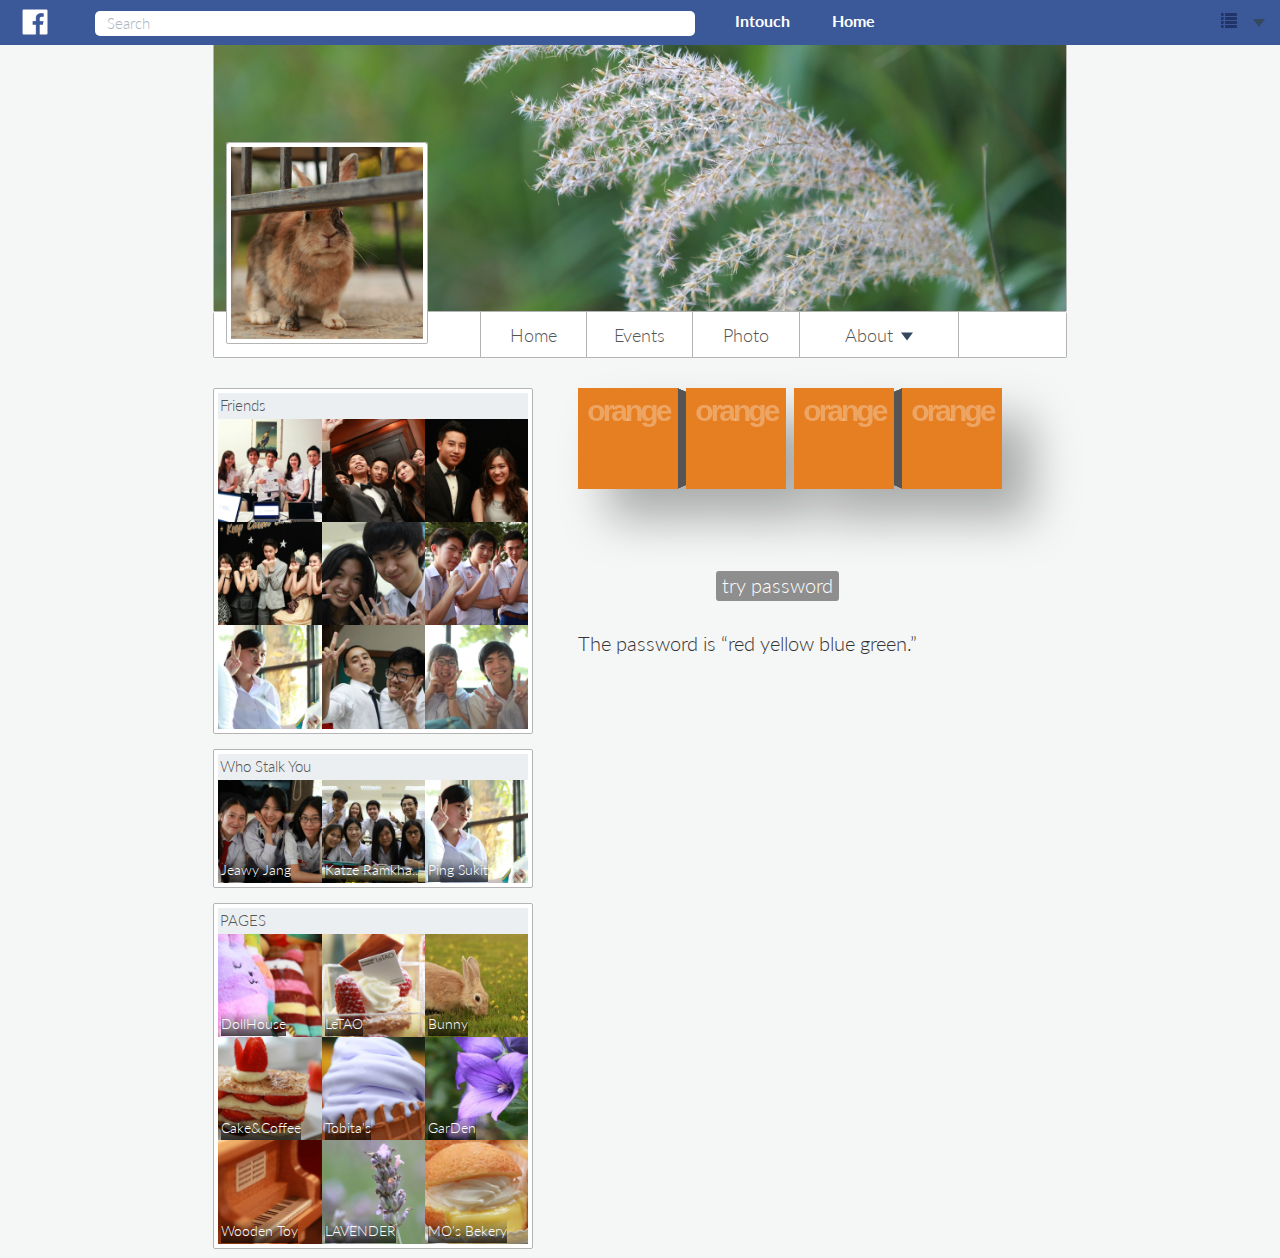
==== commit b947fa4c: "Enhance Quality and clean some code" ====
--- a/index.html
+++ b/index.html
@@ -2,8 +2,8 @@
 <html lang="en">
   <head>
     <meta charset="utf-8">
-    <title>Flat UI - Free Bootstrap Framework and Themes</title>
-    <meta name="description" content="Flat UI Kit Free is a Twitter Bootstrap Framework design and Theme, this responsive framework includes a PSD and HTML version."/>
+    <title>F1rstbook</title>
+    <meta name="description" content="F1rstbook Website"/>
 
     <meta name="viewport" content="width=1000, initial-scale=1.0, maximum-scale=1.0">
 
@@ -11,744 +11,587 @@
     <link href="bootstrap/css/bootstrap.css" rel="stylesheet">
 
     <!-- Loading Flat UI -->
+
     <link href="css/flat-ui.css" rel="stylesheet">
     <link href="css/demo.css" rel="stylesheet">
-
+    <link href="css/navbar.css" rel="stylesheet">
+
+            <link rel="stylesheet" type="text/css" href="default.css" />
+        <link href="hexaflip.css" rel="stylesheet" type="text/css">
+        <link href="demo.css" rel="stylesheet" type="text/css">
     <link rel="shortcut icon" href="images/favicon.ico">
 
     <!-- HTML5 shim, for IE6-8 support of HTML5 elements. All other JS at the end of file. -->
     <!--[if lt IE 9]>
       <script src="js/html5shiv.js"></script>
       <script src="js/respond.min.js"></script>
+
+
     <![endif]-->
+    <style>
+      body{
+        background-color: #f5f6f6;
+      }
+    </style>
+    <style>
+      .no-margin{
+        margin:0px;
+      }
+
+      .content{
+        background-color: #ffffff;
+      }
+
+      .crop {
+        width: 100%;
+        height: 310px;
+        overflow: hidden;
+      }
+      .crop img {
+        width: 100%;
+        height: auto;
+        
+      }
+      .no-padding{
+        padding: 0px;
+      }
+      .cover{
+        width: 100%;
+        height: 500px;
+        overflow: hidden;
+        border-bottom-color: rgba(0,0,0,.4);
+      }
+      .headline .content {
+        min-height: 45px;
+      }
+
+      .headline .content .row{
+        min-height: inherit;
+        height: inherit;
+      }
+
+      .headline .content .row .title{
+        min-height: inherit;
+        height: inherit;
+        position: relative;
+      }
+      .headline .content .row .title p,
+      .headline .content .row .title a p{
+        margin-left: auto;
+        margin-right: auto;
+        display: block;
+        position: absolute;
+        top:50%;
+        left: 50%;
+        transform: translate(-50%, -50%);
+      }
+      .profile{
+        bottom: 4%;
+        left: 1%;
+        width: auto;
+        
+      }
+
+      .profile .profile-border{
+        border: 1px solid;
+        border-radius: 2px;
+        border-color: #b4b4b4;
+      }
+
+      .profile-img{
+        background-color: rgb(255, 255, 255);
+        color:  #ffffff;
+        border-color: rgba(0, 0, 0, 0.298039);;
+        border: 4px solid;
+        border-radius: 2px;
+        display: block;
+        margin: 0px;
+
+        
+      }
+
+    </style>
+
+    <style>
+
+      .timeline-title{
+        padding: 0px 2px;
+        background-color: #ebeff2;
+        border: 2px ;
+        border-color: black;
+      }
+
+      .whostalk-container{
+        margin-top: 20px;
+      }
+      .imgandtext{
+        position: relative;
+      }
+
+      .imgandtext .text-inside{
+        position: absolute;
+        z-index: 1;
+        left: 3px;
+        top: 76%;
+        color: white;
+      }
+
+      .imgandtext .text-inside p{
+        background-image: -webkit-linear-gradient(top, transparent, rgba(0, 0, 0, 0.701961));
+        font-size: 14px;
+      } 
+
+      .text-box{
+        background-color: grey;
+        border-color: black;
+        margin-right: 
+      
+      }
+
+      .content-border{
+        background-color: rgb(255, 255, 255);
+        color:  #ffffff;
+        border-color: rgba(0, 0, 0, 0.298039);;
+        border: 4px solid;
+        border-radius: 2px;
+      }
+
+      .content-border-support{
+        background-color: rgb(255, 255, 255);
+        border: 1px solid;
+        border-radius: 2px;
+        border-color: #b4b4b4;
+      }
+
+      .content-border-left{
+        background-color: rgb(255, 255, 255);
+        border-left: 1px solid;
+        border-radius: 2px;
+        border-color: #b4b4b4;
+      }
+
+      .content-border-leftn{
+        background-color: rgb(255, 255, 255);
+        border-left: 1px solid;
+        border-radius: 0px;
+        border-color: #b4b4b4;
+      }
+
+      .content-border-bottom{
+        background-color: rgb(255, 255, 255);
+        border-bottom: 1px solid;
+        
+        border-color: #b4b4b4;
+      }
+
+      .content-border-right{
+        background-color: rgb(255, 255, 255);
+        border-right: 1px solid;
+        border-radius: 2px;
+        border-color: #b4b4b4;
+      }
+
+      .content-border-rightn{
+        background-color: rgb(255, 255, 255);
+        border-right: 1px solid;
+        border-radius: 0px;
+        border-color: #b4b4b4;
+      }
+
+      .extra-margin{
+        margin-top: 30px;
+      }
+
+      .extra-marginc{
+        margin-top: 15px;
+      }
+    </style>
+
   </head>
   <body>
-    <div class="container">
-      <div class="demo-headline">
-        <h1 class="demo-logo">
-          <div class="logo"></div>
-          Flat UI
-          <small>Free User Interface Kit</small>
-        </h1>
-      </div> <!-- /demo-headline -->
-
-      <h1 class="demo-section-title">Basic elements</h1>
-      <h3 class="demo-panel-title">Buttons</h3>
-
-      <div class="row demo-row">
-        <div class="col-xs-3">
-          <a href="#fakelink" class="btn btn-block btn-lg btn-primary">Primary Button</a>
+    <!--======== Navbar ===========-->
+    <nav class="navbar navbar-default navbar-fixed-top" role="navigation">
+      <div class="container-fluid">
+        <!-- Brand and toggle get grouped for better mobile display -->
+        <div class="navbar-header">
+          <button type="button" class="navbar-toggle" data-toggle="collapse" data-target="#bs-example-navbar-collapse-1">
+            <span class="sr-only">Toggle navigation</span>
+            <span class="icon-bar"></span>
+            <span class="icon-bar"></span>
+            <span class="icon-bar"></span>
+          </button>
+          <a class="navbar-brand" href="#"><img src="images/resource/flat-256-Facebook.png" width="40" height="40"alt="
+          "/></a>
         </div>
-        <div class="col-xs-3">
-          <a href="#fakelink" class="btn btn-block btn-lg btn-warning">Warning Button</a>
+
+        <!-- Collect the nav links, forms, and other content for toggling -->
+        <div class="collapse navbar-collapse" id="bs-example-navbar-collapse-1">
+          <form class="navbar-form navbar-left" role="search">
+
+            <div class="form-group">
+              <input id="nav-form" type="text" class="form-control" placeholder="Search">
+            </div>
+            <!-- <button type="submit" class="btn btn-default">Submit</button> -->
+          </form>
+          <ul class="nav navbar-nav">
+            <li class="active"><a href="#">Intouch</a></li>
+            <li class="active"><a href="#">Home</a></li>
+           
+          </ul>
+          
+          <ul class="nav navbar-nav navbar-right">
+            
+            <li class="dropdown">
+              <a href="#" class="dropdown-toggle" data-toggle="dropdown"></span><span class="glyphicon glyphicon-list"></span> <span class="caret"></span></a>
+              <ul class="dropdown-menu settings" role="menu">
+                <li><a href="#"><span class="glyphicon glyphicon-question-sign"></span> Help</a></li>
+                <li><a href="#"><span class="glyphicon glyphicon-cog"></span> Settings</a></li>
+                <li><a href="#"><span class="glyphicon glyphicon-flag"></span> Report</a></li>
+                <li class="divider"></li>
+                <li><a href="#"><span class="glyphicon glyphicon-log-out"></span> Log out</a></li>
+              </ul>
+            </li>
+          </ul>
+        </div><!-- /.navbar-collapse -->
+      </div><!-- /.container-fluid -->
+    </nav>
+
+    <!--========================== End Navbar ===========================-->
+
+    <!--========================== Content ===========================-->
+    <div class="container-fluid" style="position:relative">
+      <div class="row">
+        <div class="col-md-8 col-md-offset-2 content no-padding content-border-support">
+          <div class="crop">
+            <img class="" src="images/resource/cover2.jpg" alt="" />
+          </div>
+
         </div>
-        <div class="col-xs-3">
-          <a href="#fakelink" class="btn btn-block btn-lg btn-default">Default Button</a>
-        </div>
-        <div class="col-xs-3">
-          <a href="#fakelink" class="btn btn-block btn-lg btn-danger">Danger Button</a>
-        </div>
-      </div> <!-- /row -->
-
-      <div class="row demo-row">
-        <div class="col-xs-3">
-          <a href="#fakelink" class="btn btn-block btn-lg btn-success">Success Button</a>
-        </div>
-        <div class="col-xs-3">
-          <a href="#fakelink" class="btn btn-block btn-lg btn-inverse">Inverse Button</a>
-        </div>
-        <div class="col-xs-3">
-          <a href="#fakelink" class="btn btn-block btn-lg btn-info">Info Button</a>
-        </div>
-        <div class="col-xs-3">
-          <a href="#fakelink" class="btn btn-block btn-lg btn-default disabled">Disabled Button</a>
-        </div>
-      </div> <!-- /row -->
-
-      <h3 class="demo-panel-title">Menu</h3>
-      <div class="row demo-row">
-        <div class="col-xs-9">
-          <nav class="navbar navbar-inverse navbar-embossed" role="navigation">
-            <div class="navbar-header">
-              <button type="button" class="navbar-toggle" data-toggle="collapse" data-target="#navbar-collapse-01">
-                <span class="sr-only">Toggle navigation</span>
-              </button>
+
+        
+      </div>
+      
+      <div class="row headline">
+        <div class="col-md-8 col-md-offset-2 no-padding content-border-left content-border-bottom content-border-right">
+          <div class="col-md-3 content">
+              
+          </div>  
+          <div class="col-md-9 content">
+            <div class="row">
+              <div class="col-md-2 col-md-offset-1 title content-border-rightn content-border-leftn">
+                <p><a href="#">Home</a></p>
+              </div>  
+              <div class="col-md-2 title content-border-rightn">
+                <p><a href="Events/index.html">Events</a></p>
+              </div>  
+              <div class="col-md-2 title content-border-rightn">
+                <p><a href="Photo/index.html">Photo</a></p>
+              </div>  
+              <div class="col-md-3 dropdown title content-border-rightn">
+                
+                <a href="#" class="dropdown-toggle" data-toggle="dropdown"><p>About<span class="caret"></span><p> </a>
+                <ul class="dropdown-menu" role="menu">
+                  <li><a href="About/index2.html#slide-main">Overall</a></li>
+                  <li class="divider"></li>
+                  <li><a href="About/index2.html#slide-1">Work</a></li>
+                  <li><a href="About/index2.html#slide-2">Education</a></li>
+                  <li><a href="About/index2.html#slide-3">Contact</a></li>
+                </ul>
+              
+              </div>  
             </div>
-            <div class="collapse navbar-collapse" id="navbar-collapse-01">
-              <ul class="nav navbar-nav navbar-left">           
-                <li><a href="#fakelink">Menu Item<span class="navbar-unread">1</span></a></li>
-                <li class="dropdown">
-                  <a href="#" class="dropdown-toggle" data-toggle="dropdown">Messages <b class="caret"></b></a>
-                  <span class="dropdown-arrow"></span>
-                  <ul class="dropdown-menu">
-                    <li><a href="#">Action</a></li>
-                    <li><a href="#">Another action</a></li>
-                    <li><a href="#">Something else here</a></li>
-                    <li class="divider"></li>
-                    <li><a href="#">Separated link</a></li>
-                  </ul>
-                </li>
-                <li><a href="#fakelink">About Us</a></li>
-               </ul>
-            </div><!-- /.navbar-collapse -->
-          </nav><!-- /navbar -->
-        </div>
-        <div class="col-xs-3">
-          <select name="herolist" value="X-Men" class="select-block">
-            <option value="0">Choose hero</option>
-            <option value="1">Spider Man</option>
-            <option value="2">Wolverine</option>
-            <option value="3">Captain America</option>
-            <option value="X-Men" selected="selected">X-Men</option>
-            <option value="Crocodile">Crocodile</option>
-          </select>
-        </div>
-      </div> <!-- /row -->
-
-      <h3 class="demo-panel-title">Input</h3>
-      <div class="row">
-        <div class="col-xs-3">
-        	<div class="form-group">
-	        	<input type="text" value="" placeholder="Inactive" class="form-control" />
-        	</div>          
-        </div>
-        <div class="col-xs-3">
-          <div class="form-group has-error">
-            <input type="text" value="Error" class="form-control" />
+            
           </div>
         </div>
-        <div class="col-xs-3">
-          <div class="form-group has-success">
-            <input type="text" value="Success" class="form-control" />
-            <span class="input-icon fui-check-inverted"></span>
-          </div>
-        </div>
-        <div class="col-xs-3">
-        	<div class="form-group">
-	        	<input type="text" value="Disabled" disabled="disabled" class="form-control" />
-        	</div>          
-        </div>
-      </div> <!-- /row -->
-
-      <div class="row">
-        <div class="col-xs-5">
-          <h3 class="demo-panel-title">Progress bars &amp; Sliders</h3>
-          <div class="progress">
-            <div class="progress-bar" style="width: 45%;"></div>
-          </div>
-          <br/>
-          <div class="progress">
-            <div class="progress-bar" style="width: 40%;"></div>
-            <div class="progress-bar progress-bar-warning" style="width: 10%;"></div>
-            <div class="progress-bar progress-bar-danger" style="width: 10%;"></div>
-            <div class="progress-bar progress-bar-success" style="width: 10%;"></div>
-            <div class="progress-bar progress-bar-info" style="width: 10%;"></div>
-          </div>
-          <br/>
-          <div id="slider" class="ui-slider">
-            <div class="ui-slider-segment"></div>
-            <div class="ui-slider-segment"></div>
-            <div class="ui-slider-segment"></div>
-          </div>
-        </div> <!-- /sliders -->
-
-        <div class="col-xs-6 col-xs-offset-1">
-          <h3 class="demo-panel-title">Navigation</h3>
-          <div class="row demo-navigation">
-            <div class="col-xs-6">
-              <div class="btn-toolbar">
-                <div class="btn-group">
-                  <a class="btn btn-primary" href="#fakelink"><span class="fui-time"></span></a>
-                  <a class="btn btn-primary" href="#fakelink"><span class="fui-photo"></span></a>
-                  <a class="btn btn-primary active" href="#fakelink"><span class="fui-heart"></span></a>
-                  <a class="btn btn-primary" href="#fakelink"><span class="fui-eye"></span></a>
-                </div>
-              </div> <!-- /toolbar -->
-            </div>
-            <div class="col-xs-6 demo-pager">
-              <ul class="pager">
-                <li class="previous">
-                  <a href="#fakelink">
-                    <span class="fui-arrow-left"></span>
-                    <span>All messages</span>
-                  </a>
-                </li>
-                <li class="next">
-                  <a href="#fakelink">
-                    <span class="fui-arrow-right"></span>
-                  </a>
-                </li>
-              </ul> <!-- /pager -->
-            </div>
-          </div> <!-- /demo-navigation -->
-
-          <div class="pagination">
-            <ul>
-              <li class="previous"><a href="#fakelink" class="fui-arrow-left"></a></li>
-              <li class="active"><a href="#fakelink">1</a></li>
-              <li><a href="#fakelink">2</a></li>
-              <li><a href="#fakelink">3</a></li>
-              <li><a href="#fakelink">4</a></li>
-              <li><a href="#fakelink">5</a></li>
-              <li><a href="#fakelink">6</a></li>
-              <li><a href="#fakelink">7</a></li>
-              <li><a href="#fakelink">8</a></li>
-              <li class="next"><a href="#fakelink" class="fui-arrow-right"></a></li>
-            </ul>
-          </div> <!-- /pagination -->
-        </div> <!-- /navigation -->
-      </div> <!-- /row -->
-
-      <div class="row">
-        <div class="col-xs-3">
-          <h3 class="demo-panel-title">Checkboxes</h3>
-          <label class="checkbox" for="checkbox1">
-            <input type="checkbox" value="" id="checkbox1" data-toggle="checkbox">
-            Unchecked
-          </label>
-          <label class="checkbox" for="checkbox2">
-            <input type="checkbox" checked="checked" value="" id="checkbox2" data-toggle="checkbox" checked="">
-            Checked
-          </label>
-          <label class="checkbox" for="checkbox3">
-            <input type="checkbox" value="" id="checkbox3" data-toggle="checkbox" disabled="">
-            Disabled unchecked
-          </label>
-          <label class="checkbox" for="checkbox4">
-            <input type="checkbox" checked="checked" value="" id="checkbox4" data-toggle="checkbox" disabled="" checked="">
-            Disabled checked
-          </label>
-        </div> <!-- /checkboxes col-xs-3 -->
-
-        <div class="col-xs-3">
-          <h3 class="demo-panel-title">Radio Buttons</h3>
-          <label class="radio">
-            <input type="radio" name="optionsRadios" id="optionsRadios1" value="option1" data-toggle="radio">
-            Radio is off
-          </label>
-          <label class="radio">
-            <input type="radio" name="optionsRadios" id="optionsRadios2" value="option1" data-toggle="radio" checked="">
-            Radio is on
-          </label>
-
-          <label class="radio">
-            <input type="radio" name="optionsRadiosDisabled" id="optionsRadios3" value="option2" data-toggle="radio" disabled="">
-            Disabled radio is off
-          </label>
-          <label class="radio">
-            <input type="radio" name="optionsRadiosDisabled" id="optionsRadios4" value="option2" data-toggle="radio" checked="" disabled="">
-            Disabled radio is on
-          </label>
-        </div> <!-- /radios col-xs-3 -->
-
-        <div class="col-xs-3">
-          <h3 class="demo-panel-title">Switches</h3>
-
-          <table width="100%">
-            <tr>
-              <td width="50%" class="pbm">
-                <input type="checkbox" checked="" data-toggle="switch" />
-              </td>
-
-              <td class="pbm">
-                <input type="checkbox" data-toggle="switch" />
-              </td>
-            </tr>
-            <tr>
-              <td class="pbm">
-                <div class="switch switch-square" data-on-label="<i class='fui-check'></i>" data-off-label="<i class='fui-cross'></i>">
-		              <input type="checkbox" />
-		            </div>
-              </td>
-
-              <td class="pbm">
-                <div class="switch switch-square" data-on-label="<i class='fui-check'></i>" data-off-label="<i class='fui-cross'></i>">
-		              <input type="checkbox" checked />
-		            </div>
-              </td>
-            </tr>
-            <tr>
-              <td>
-                <input type="checkbox" disabled data-toggle="switch" />
-              </td>
-
-              <td>
-                <input type="checkbox" checked disabled data-toggle="switch" />
-              </td>
-            </tr>
-          </table>
-        </div> <!-- /toggles col-xs-3 -->
-
-        <div class="col-xs-3">
-          <h3 class="demo-panel-title">Tags</h3>
-          <input name="tagsinput" id="tagsinput" class="tagsinput" value="Clean,Fresh,Modern,Unique" />
-        </div>
-      </div> <!-- /row -->
-
-      <div class="row">
-        <div class="col-xs-3">
-          <h3 class="demo-panel-title">Share</h3>
-          <div class="share mrl">
-            <ul>
-              <li>
-                <label class="share-label" for="share-toggle2">Facebook</label>
-                <input type="checkbox" data-toggle="switch" />
-              </li>
-              <li>
-                <label class="share-label" for="share-toggle4">Twitter</label>
-                <input type="checkbox" checked="" data-toggle="switch" />
-              </li>
-              <li>
-                <label class="share-label" for="share-toggle6">Pinterest</label>
-                <input type="checkbox" data-toggle="switch" />
-              </li>
-            </ul>
-            <a href="#" class="btn btn-primary btn-block btn-large">Share</a>
-          </div> <!-- /share -->
-        </div>
-
-        <div class="col-xs-3">
-          <div class="demo-tooltips">
-            <h3 class="demo-panel-title">Tooltips</h3>
-            <p align="center" data-toggle="tooltip" data-placement="bottom" title="Tooltip under the text."></p>
-            <p align="center" data-toggle="tooltip" title="Here is the sample of talltooltip that contains three lines or more. More."></p>
-          </div>
-        </div> <!-- /col-xs-3 with tooltips -->
-      </div> <!-- /row -->
-      
-      <div class="demo-row typography-row">
-      	<div class="demo-title">
-      		<h3 class="demo-panel-title">Typography</h3>
-      	</div>
-      	<div class="demo-content">      		
-      		<div class="demo-type-example">
-	      		<h1><span class="demo-heading-note">Header 1</span>Showers across the W</h1>
-      		</div>
-      		<div class="demo-type-example">
-	      		<h2><span class="demo-heading-note">Header 2</span>Give this quartet a few</h2>
-      		</div>
-      		<div class="demo-type-example">
-	      		<h3><span class="demo-heading-note">Header 3</span>The Vatican transitions to a</h3>
-      		</div>
-      		<div class="demo-type-example">
-	      		<h4><span class="demo-heading-note">Header 4</span>Great American Bites: Telluride's Oak, The</h4>
-      		</div>
-      		<div class="demo-type-example">
-	      		<h5><span class="demo-heading-note">Header 5</span>Author Diane Alberts loves her some good</h5>
-      		</div>
-      		<div class="demo-type-example">
-	      		<h6><span class="demo-heading-note">Header 6</span>With the success of young-adult book-to-movie</h6>
-      		</div>
-      		<div class="demo-type-example">
-	      		<span class="demo-text-note">Paragraph</span>
-	          <p>Cum sociis natoque penatibus et magnis dis parturient montes, nascetur ridiculus mus. <strong>Donec ullamcorper</strong> nulla non metus auctor fringilla. Duis mollis, est non commodo luctus, nisi erat porttitor ligula, eget lacinia odio sem nec elit.</p>
-      		</div>
-      		<div class="demo-type-example">
-	      		<span class="demo-text-note">Image</span>
-	          <img src="images/example-image.jpg" alt="example-image" class="img-rounded img-responsive">
-	          <p class="img-comment"><strong>Note:</strong> gravida at eget metus. Duis mollis, est non commodo luctus, nisi erat porttitor ligula, eget lacinia odio sem nec elit.</p>
-      		</div>
-      		<div class="demo-type-example">
-	      		<span class="demo-text-note">Lead Text</span>
-						<p class="lead">Cum sociis natoque penatibus et magnis dis parturient montes, nascetur ridiculus mus.</p>
-      		</div>
-      		<div class="demo-type-example">
-	      		<span class="demo-text-note">Quote</span>
-	          <blockquote>
-	            <p>Cum sociis natoque penatibus et magnis dis parturient montes, nascetur ridiculus mus. Donec ullamcorper nulla non metus auctor fringilla. Duis mollis, est non commodo luctus.</p>
-	            <small>Steve Jobs, CEO Apple</small>
-	          </blockquote>
-      		</div>
-      		<div class="demo-type-example">
-	      		<span class="demo-text-note">Small Font</span>
-	          <p><small>Cum sociis natoque penatibus et magnis dis parturient montes, nascetur ridiculus mus. Donec ullamcorper nulla non metus auctor fringilla. Duis mollis, est non commodo luctus, nisi erat porttitor ligula, eget lacinia odio sem nec elit.</small></p>
-      		</div>
-      	</div><!-- /.demo-content-wide -->
-      </div><!-- /.demo-row -->
-
-      <h3 class="demo-panel-title">Color Swatches</h3>
-      <div class="row demo-swatches-row">
-	      <div class="swatches-col">
-		      <div class="pallete-item">
-			      <dl class="palette palette-turquoise">
-                <dt>#1abc9c</dt>
-                <dd>Turquoise</dd>
-              </dl>
-              <dl class="palette palette-green-sea">
-                <dt>#16a085</dt>
-                <dd>Green sea</dd>
-              </dl>
-		      </div>
-		      <div class="pallete-item">
-			      <dl class="palette palette-emerald">
-              <dt>#2ecc71</dt>
-              <dd>Emerald</dd>
-            </dl>
-            <dl class="palette palette-nephritis">
-              <dt>#27ae60</dt>
-              <dd>Nephritis</dd>
-            </dl>
-		      </div>
-		      <div class="pallete-item">
-			      <dl class="palette palette-peter-river">
-              <dt>#3498db</dt>
-              <dd>Peter river</dd>
-            </dl>
-            <dl class="palette palette-belize-hole">
-              <dt>#2980b9</dt>
-              <dd>Belize hole</dd>
-            </dl>
-		      </div>
-		      <div class="pallete-item">
-			      <dl class="palette palette-amethyst">
-              <dt>#9b59b6</dt>
-              <dd>Amethyst</dd>
-            </dl>
-            <dl class="palette palette-wisteria">
-              <dt>#8e44ad</dt>
-              <dd>Wisteria</dd>
-            </dl>
-		      </div>
-		      <div class="pallete-item">
-			      <dl class="palette palette-wet-asphalt">
-              <dt>#34495e</dt>
-              <dd>Wet asphalt</dd>
-            </dl>
-            <dl class="palette palette-midnight-blue">
-              <dt>#2c3e50</dt>
-              <dd>Midnight blue</dd>
-            </dl>
-		      </div>
-		      <div class="pallete-item">
-			      <dl class="palette palette-sun-flower">
-              <dt>#f1c40f</dt>
-              <dd>Sun flower</dd>
-            </dl>
-            <dl class="palette palette-orange">
-              <dt>#f39c12</dt>
-              <dd>Orange</dd>
-            </dl>
-		      </div>
-		      <div class="pallete-item">
-			      <dl class="palette palette-carrot">
-              <dt>#e67e22</dt>
-              <dd>Carrot</dd>
-            </dl>
-            <dl class="palette palette-pumpkin">
-              <dt>#d35400</dt>
-              <dd>Pumpkin</dd>
-            </dl>
-		      </div>
-		      <div class="pallete-item">
-			      <dl class="palette palette-alizarin">
-              <dt>#e74c3c</dt>
-              <dd>Alizarin</dd>
-            </dl>
-            <dl class="palette palette-pomegranate">
-              <dt>#c0392b</dt>
-              <dd>Pomegranate</dd>
-            </dl>
-		      </div>
-		      <div class="pallete-item">
-			      <dl class="palette palette-clouds">
-              <dt>#ecf0f1</dt>
-              <dd>Clouds</dd>
-            </dl>
-            <dl class="palette palette-silver">
-              <dt>#bdc3c7</dt>
-              <dd>Silver</dd>
-            </dl>
-		      </div>
-		      <div class="pallete-item">
-			      <dl class="palette palette-concrete">
-              <dt>#95a5a6</dt>
-              <dd>Concrete</dd>
-            </dl>
-            <dl class="palette palette-asbestos">
-              <dt>#7f8c8d</dt>
-              <dd>Asbestos</dd>
-            </dl>
-		      </div>
-	      </div> <!-- /swatches items -->
-	      <div class="swatches-desc-col">
-		      <h6 class="palette-headline">SWATCHES</h6>
-          <p class="palette-paragraph">
-            Colors &mdash; is almost the most important part of the <strong>Flat UI</strong>. Better to use different shades of provided colors than new.
-          </p>
-          <p class="palette-paragraph">
-            For your convenience we also provide <strong>Swatches Preset</strong> <span>(flat&#8209;ui&#8209;swatches.aco in the Pack folder).</span>
-          </p>
-          <p class="palette-paragraph">
-            <strong>No gradients, no shadows.</strong>
-          </p>
-	      </div> <!-- /swatches desc -->
-      </div> <!-- /swatches row -->
-
-      <h3 class="demo-panel-title">Icons <small>(14)</small></h3>
-      <div class="demo-illustrations">
-        <div class="demo-content">
-          <div><img src="images/icons/svg/toilet-paper.svg" alt="Toilet-Paper"></div>          
-          <div><img src="images/icons/svg/gift-box.svg" alt="Gift-Box"></div>
-          <div><img src="images/icons/svg/pencils.svg" alt="Pensils"></div>
-          <div><img src="images/icons/svg/clipboard.svg" alt="Clipboard"></div>
-          <div><img src="images/icons/svg/retina.svg" alt="Retina"></div>
-          <div><img src="images/icons/svg/compas.svg" alt="Compas"></div>
-          <div><img src="images/icons/svg/map.svg" alt="Map"></div>
-          <div><img src="images/icons/svg/chat.svg" alt="Chat"></div>
-          <div><img src="images/icons/svg/mail.svg" alt="Mail"></div>
-          <div><img src="images/icons/svg/book.svg" alt="Book"></div>
-          <div><img src="images/icons/svg/calendar.svg" alt="Calendar"></div>
-          <div><img src="images/icons/svg/paper-bag.svg" alt="Pocket"></div>
-          <div><img src="images/icons/svg/clocks.svg" alt="Watches"></div>
-          <div><img src="images/icons/svg/loop.svg" alt="Infinity-Loop"></div>
-        </div>
-      </div>
-
-
-      <h3 class="demo-panel-title">Glyphs <small>(30)</small></h3>
-      <div class="demo-icons">        
-        <div class="demo-content">
-          <span class="fui-arrow-right"></span>
-          <span class="fui-arrow-left"></span>
-          <span class="fui-cmd"></span>
-          <span class="fui-check-inverted"></span>
-          <span class="fui-heart"></span>
-          <span class="fui-location"></span>
-          <span class="fui-plus"></span>
-          <span class="fui-check"></span>
-          <span class="fui-cross"></span>
-          <span class="fui-list"></span>
-          <span class="fui-new"></span>
-          <span class="fui-video"></span>
-          <span class="fui-photo"></span>
-          <span class="fui-volume"></span>
-          <span class="fui-time"></span>
-          <span class="fui-eye"></span>
-          <span class="fui-chat"></span>
-          <span class="fui-search"></span>
-          <span class="fui-user"></span>
-          <span class="fui-mail"></span>
-          <span class="fui-lock"></span>
-          <span class="fui-gear"></span>
-          <span class="fui-radio-unchecked"></span>
-          <span class="fui-radio-checked"></span>
-          <span class="fui-checkbox-unchecked"></span>
-          <span class="fui-checkbox-checked"></span>
-          <span class="fui-calendar-solid"></span>
-          <span class="fui-pause"></span>
-          <span class="fui-play"></span>
-          <span class="fui-check-inverted-2"></span>
-        </div>
-      </div> <!-- /icon font row -->
-
-      <h1 class="demo-section-title mbl pbl">Samples</h1>
-      <div class="row demo-samples">
-        <div class="col-xs-4">
-          <div class="todo">
-            <div class="todo-search">
-              <input class="todo-search-field" type="search" value="" placeholder="Search" />
-            </div>
-            <ul>
-              <li class="todo-done">
-                <div class="todo-icon fui-user"></div>
-                <div class="todo-content">
-                  <h4 class="todo-name">
-                    Meet <strong>Adrian</strong> at <strong>6pm</strong>
-                  </h4>
-                  Times Square
-                </div>
-              </li>
-              <li>
-                <div class="todo-icon fui-list"></div>
-                <div class="todo-content">
-                  <h4 class="todo-name">
-                    Chat with <strong>V.Kudinov</strong>
-                  </h4>
-                  Skype conference an 9 am
-                </div>
-              </li>
-              <li>
-                <div class="todo-icon fui-eye"></div>
-                <div class="todo-content">
-                  <h4 class="todo-name">
-                    Watch <strong>Iron Man</strong>
-                  </h4>
-                  1998 Broadway
-                </div>
-              </li>
-              <li>
-                <div class="todo-icon fui-time"></div>
-                <div class="todo-content">
-                  <h4 class="todo-name">
-                    Fix bug on a <strong>Website</strong>
-                  </h4>
-                  As soon as possible
-                </div>
-              </li>
-            </ul>
-          </div>
-        </div> <!-- /todo list -->
-
-        <div class="col-xs-8 demo-video">
-          <!--[if !IE]> -->
-            <video class="video-js" controls preload="auto" width="620" height="349" poster="images/video/poster.jpg" data-setup="{}">
-              <source src="http://iurevych.github.com/Flat-UI-videos/big_buck_bunny.mp4" type="video/mp4">
-              <source src="http://iurevych.github.com/Flat-UI-videos/big_buck_bunny.webm" type="video/webm">
-            </video>
-          <!-- <![endif]-->
-
-          <!--[if IE]>
-            <video class="video-js" controls preload="auto" width="620" height="256" poster="http://video-js.zencoder.com/oceans-clip.jpg" data-setup="{}">
-              <source src="http://video-js.zencoder.com/oceans-clip.mp4" type='video/mp4'/>
-              <source src="http://video-js.zencoder.com/oceans-clip.webm" type='video/webm'/>
-            </video>
-          <![endif]-->
-        </div> <!-- /video -->
-      </div>
-
-      <div class="row demo-tiles">
-        <div class="col-xs-3">
-          <div class="tile">
-            <img src="images/icons/svg/compas.svg" alt="Compas" class="tile-image big-illustration">
-            <h3 class="tile-title">Web Oriented</h3>
-            <p>100% convertable to HTML/CSS layout.</p>
-            <a class="btn btn-primary btn-large btn-block" href="http://designmodo.com/flat">Get Pro</a>
-          </div>
-        </div>
-
-        <div class="col-xs-3">
-          <div class="tile">
-            <img src="images/icons/svg/loop.svg" alt="Infinity-Loop" class="tile-image">
-            <h3 class="tile-title">Easy to Customize</h3>
-            <p>Vector-based shapes and minimum of layer styles.</p>
-            <a class="btn btn-primary btn-large btn-block" href="http://designmodo.com/flat">Get Pro</a>
-          </div>
-        </div>
-
-        <div class="col-xs-3">
-          <div class="tile">
-            <img src="images/icons/svg/pencils.svg" alt="Pensils" class="tile-image">
-            <h3 class="tile-title">Color Swatches</h3>
-            <p>Easy to add or change elements. </p>
-            <a class="btn btn-primary btn-large btn-block" href="http://designmodo.com/flat">Get Pro</a>
-          </div>
-        </div>
-
-        <div class="col-xs-3">
-          <div class="tile tile-hot">
-            <img src="images/icons/svg/chat.svg" alt="Chat" class="tile-image">
-            <h3 class="tile-title">Free for Share</h3>
-            <p>Your likes, shares and comments helps us.</p>
-            <a class="btn btn-primary btn-large btn-block" href="http://designmodo.com/flat">Get Pro</a>
-          </div>
-
-        </div>
-      </div> <!-- /tiles -->
-
-      <div class="login">
-        <div class="login-screen">
-          <div class="login-icon">
-            <img src="images/login/icon.png" alt="Welcome to Mail App" />
-            <h4>Welcome to <small>Mail App</small></h4>
-          </div>
-
-          <div class="login-form">
-            <div class="form-group">
-              <input type="text" class="form-control login-field" value="" placeholder="Enter your name" id="login-name" />
-              <label class="login-field-icon fui-user" for="login-name"></label>
-            </div>
-
-            <div class="form-group">
-              <input type="password" class="form-control login-field" value="" placeholder="Password" id="login-pass" />
-              <label class="login-field-icon fui-lock" for="login-pass"></label>
-            </div>
-
-            <a class="btn btn-primary btn-lg btn-block" href="#">Log in</a>
-            <a class="login-link" href="#">Lost your password?</a>
-          </div>
-        </div>
-      </div>
-
-      <div class="row">
-        <div class="col-xs-9">
-          <div class="demo-browser">
-            <div class="demo-browser-side">
-              <div class="demo-browser-author"></div>
-              <div class="demo-browser-action">
-                <a class="btn btn-danger btn-lg btn-block" href="http://twitter.com/monstercritic" target="_blank">
-                  Follow
-                </a>
-              </div>
-              <h5>@monstercritic</h5>
-              <h6>
-                Tourist. Designer. NYC
-                <a href="http://shmidt.in" target="_blank">shmidt.in</a>
-              </h6>
-            </div>
-            <div class="demo-browser-content">
-              <img src="images/demo/browser-pic-1.jpg" alt="" />
-              <img src="images/demo/browser-pic-2.jpg" alt="" />
-              <img src="images/demo/browser-pic-3.jpg" alt="" />
-              <img src="images/demo/browser-pic-4.jpg" alt="" />
-              <img src="images/demo/browser-pic-5.jpg" alt="" />
-              <img src="images/demo/browser-pic-6.jpg" alt="" />
+
+        <div class="row">
+          <div class="col-md-2 col-md-offset-2 no-padding profile" style="position:absolute">
+            <div class="profile-border">
+              <img class="profile-img" src="images/resource/profile.jpg" width="200" height="200" alt="" />
             </div>
           </div>
         </div>
-
-        <div class="col-xs-3">
-          <div class="demo-download">
-            <img src="images/demo/html-icon.png" src="Free PSD" />
+      </div>  
+
+    </div>
+
+    <!--========================== End Content ===========================-->
+
+    <!--========================== Floationg textbox ===========================-->
+    
+
+
+    <!--========================== END Floating textbox ===========================-->
+
+
+  
+    <div class="container-fluid extra-margin">
+      <div class="row">
+        <div class="col-md-3 col-md-offset-2 no-padding">
+          <!--========================== FRIENDs ===========================-->
+          <div class="col-md-12  no-padding  content-border-support">
+            <div class="container-fluid content-border">
+              <div class="row">
+                <div class="col-md-12 timeline-title">
+                  <a href="#">Friends</a>
+                </div>
+                <div class="col-md-4 no-padding">
+                  <img class="img-responsive" src="Photo/images/thumbs/3.jpg"></img>
+                </div>  
+                <div class="col-md-4 no-padding">
+                  <img class="img-responsive" src="Photo/images/thumbs/5.jpg"></img>
+                </div>
+                <div class="col-md-4 no-padding">
+                  <img class="img-responsive" src="Photo/images/thumbs/7.jpg"></img>
+                </div>
+              </div>  
+              <div class="row">
+                <div class="col-md-4 no-padding">
+                  <img class="img-responsive" src="Photo/images/thumbs/8.jpg"></img>
+                </div>  
+                <div class="col-md-4 no-padding">
+                  <img class="img-responsive" src="Photo/images/thumbs/6.jpg"></img>
+                </div>
+                <div class="col-md-4 no-padding">
+                  <img class="img-responsive" src="Photo/images/thumbs/12.jpg"></img>
+                </div>
+              </div>
+              <div class="row">
+                <div class="col-md-4 no-padding">
+                  <img class="img-responsive" src="Photo/images/thumbs/32.jpg"></img>
+                </div>  
+                <div class="col-md-4 no-padding">
+                  <img class="img-responsive" src="Photo/images/thumbs/34.jpg"></img>
+                </div>
+                <div class="col-md-4 no-padding">
+                  <img class="img-responsive" src="Photo/images/thumbs/44.jpg"></img>
+                </div>
+              </div>
+            
+            </div> 
+          </div> 
+
+          <!--========================== End FRIENDs ===========================-->
+
+          <!--========================== Start Stalk ===========================-->
+          <div class="col-md-12  content-border-support extra-marginc">
+              <div class="content-border">
+                <div class="row">
+                  <div class="col-md-12 timeline-title">
+                  <a href="#">Who Stalk You</a>
+                  </div>
+                  <div class="col-md-4 no-padding imgandtext">
+                    <img class="img-responsive" src="Photo/images/thumbs/36.jpg"></img>
+                    <div class="text-inside">
+                      <p>Jeawy Jang</p>
+                    </div>
+                  </div>
+                  <div class="col-md-4 no-padding imgandtext">
+                    <img class="img-responsive" src="Photo/images/thumbs/37.jpg"></img>
+                    <div class="text-inside">
+                      <p>Katze Ramkha..</p>
+                    </div>
+                  </div>
+                  <div class="col-md-4 no-padding imgandtext">
+                    <img class="img-responsive" src="Photo/images/thumbs/32.jpg"></img>
+                    <div class="text-inside">
+                      <p>Ping Sukit</p>
+                    </div>
+                  </div>
+                </div>
+              </div>   
+            </div> 
+
+            <!--========================== End Stalk ===========================-->
+
+
+            <!--========================== Start Page ===========================-->
+            <div class="col-md-12 content-border-support extra-marginc">
+              <div class="content-border">
+                <div class="row">
+                  <div class="col-md-12 timeline-title">
+                    <a href="#">PAGES</a>
+                  </div>
+                  <div class="col-md-4 no-padding imgandtext">
+                    <img class="img-responsive" src="Photo/images/thumbs/39.jpg"></img>
+                    <div class="text-inside">
+                      <p>DollHouse</p>
+                    </div>  
+                  </div>  
+                  <div class="col-md-4 no-padding imgandtext">
+                    <img class="img-responsive" src="Photo/images/thumbs/2.jpg"></img>
+                    <div class="text-inside">
+                      <p>LeTAO</p>
+                    </div>
+                  </div>
+                  <div class="col-md-4 no-padding imgandtext">
+                    <img class="img-responsive" src="Photo/images/thumbs/4.jpg"></img>
+                    <div class="text-inside">
+                      <p>Bunny</p>
+                    </div>  
+                  </div>
+                </div>  
+                <div class="row">
+                  <div class="col-md-4 no-padding imgandtext">
+                    <img class="img-responsive" src="Photo/images/thumbs/11.jpg"></img>
+                    <div class="text-inside">
+                      <p>Cake&Coffee</p>
+                    </div>
+                  </div>  
+                  <div class="col-md-4 no-padding imgandtext">
+                    <img class="img-responsive" src="Photo/images/thumbs/13.jpg"></img>
+                    <div class="text-inside">
+                      <p>Tobita's</p>
+                    </div>
+                  </div>
+                  <div class="col-md-4 no-padding imgandtext">
+                    <img class="img-responsive" src="Photo/images/thumbs/14.jpg"></img>
+                    <div class="text-inside">
+                      <p>GarDen</p>
+                    </div>
+                  </div>
+                </div>
+                <div class="row">
+                  <div class="col-md-4 no-padding imgandtext">
+                    <img class="img-responsive" src="Photo/images/thumbs/17.jpg"></img>
+                    <div class="text-inside">
+                      <p>Wooden Toy</p>
+                    </div>
+                  </div>  
+                  <div class="col-md-4 no-padding imgandtext">
+                    <img class="img-responsive" src="Photo/images/thumbs/18.jpg"></img>
+                    <div class="text-inside">
+                      <p>LAVENDER</p>
+                    </div>
+                  </div>
+                  <div class="col-md-4 no-padding imgandtext">
+                    <img class="img-responsive" src="Photo/images/thumbs/22.jpg"></img>
+                    <div class="text-inside">
+                      <p>MO's Bekery</p>
+                    </div>
+                  </div>
+                </div>
+              </div>  
+            </div>  
+
+            <!--========================== End Page ===========================-->
+
+          </div> 
+          
+      <!--========================== End Left Page ===========================-->
+        
+
+        <div class="col-md-5">
+          <div class="container-fluid">
+            <div class="row">
+              
+                
+  
+                <div class="main">
+                    <div id="hexaflip-demo5" class="demo"></div>
+                    <div>
+                        <span id="submit">try password</span>
+                        <div id="output"></div>
+                    </div>
+
+                    <h1><span>The password is &ldquo;red yellow blue green.&rdquo;</span></h1>
+
+                </div>
+              
+              
+            </div>  
           </div>
-
-          <a href="https://github.com/designmodo/Flat-UI/archive/master.zip" class="btn btn-primary btn-lg btn-block">Download</a>
-
-          <p class="demo-download-text">Your likes, shares and comments make us happy!</p>
-        </div>
-      </div> <!-- /download area -->
-
-    </div> <!-- /container -->
-
-    <footer>
-      <div class="container">
-        <div class="row">
-          <div class="col-xs-7">
-            <h3 class="footer-title">Subscribe</h3>
-            <p>Do you like this freebie? Want to get more stuff like this?<br/>
-              Subscribe to designmodo news and updates to stay tuned on great designs.<br/>
-              Go to: <a href="http://designmodo.com/flat-free" target="_blank">designmodo.com/flat-free</a>
-            </p>
-
-            <p class="pvl">
-              <a href="https://twitter.com/share" class="twitter-share-button" data-url="http://designmodo.com/flat-free/" data-text="Flat UI Free - PSD&amp;amp;HTML User Interface Kit" data-via="designmodo">Tweet</a>
-							<script>!function(d,s,id){var js,fjs=d.getElementsByTagName(s)[0],p=/^http:/.test(d.location)?'http':'https';if(!d.getElementById(id)){js=d.createElement(s);js.id=id;js.src=p+'://platform.twitter.com/widgets.js';fjs.parentNode.insertBefore(js,fjs);}}(document, 'script', 'twitter-wjs');</script>
-              <iframe src="http://ghbtns.com/github-btn.html?user=designmodo&repo=Flat-UI&type=watch&count=true" height="20" width="107" frameborder="0" scrolling="0" style="width:105px; height: 20px;" allowTransparency="true"></iframe>
-              <iframe src="http://ghbtns.com/github-btn.html?user=designmodo&repo=Flat-UI&type=fork&count=true" height="20" width="107" frameborder="0" scrolling="0" style="width:105px; height: 20px;" allowTransparency="true"></iframe>
-              <iframe src="http://ghbtns.com/github-btn.html?user=designmodo&type=follow&count=true" height="20" width="195" frameborder="0" scrolling="0" style="width:195px; height: 20px;" allowTransparency="true"></iframe>
-            </p>
-
-            <a class="footer-brand" href="http://designmodo.com" target="_blank">
-              <img src="images/footer/logo.png" alt="Designmodo.com" />
-            </a>
-          </div> <!-- /col-xs-7 -->
-
-          <div class="col-xs-5">
-            <div class="footer-banner">
-              <h3 class="footer-title">Get Flat UI Pro</h3>
-              <ul>
-                <li>Tons of Basic and Custom UI Elements</li>
-                <li>A Lot of Useful Samples</li>
-                <li>More Vector Icons and Glyphs</li>
-                <li>Pro Color Swatches</li>
-                <li>Bootstrap Based HTML/CSS/JS Layout</li>
-              </ul>
-              Go to: <a href="http://designmodo.com/flat" target="_blank">designmodo.com/flat</a>
-            </div>
-          </div>
-        </div>
-      </div>
-    </footer>
+        </div>  
+
+
+      </div>  
+    </div>  
     
+
+
+    <script src="hexaflip.js"></script>
+    <script>
+        var hexaDemo5,
+            set = [
+                {
+                    value: 'orange',
+                    style: {
+                        backgroundColor: '#e67e22'
+                    }
+                },
+                {
+                    value: 'teal',
+                    style: {
+                        backgroundColor: '#1ABC9C'
+                    }
+                },
+                {
+                    value: 'yellow',
+                    style: {
+                        backgroundColor: '#f1c40f'
+                    }
+                },
+                {
+                    value: 'green',
+                    style: {
+                        backgroundColor: '#2ECC71'
+                    }
+                },
+                {
+                    value: 'blue',
+                    style: {
+                        backgroundColor: '#3498DB'
+                    }
+                },
+                {
+                    value: 'red',
+                    style: {
+                        backgroundColor: '#E74C3C'
+                    }
+                },
+                {
+                    value: 'violet',
+                    style: {
+                        backgroundColor: '#9B59B6'
+                    }
+                },
+                {
+                    value: 'gray',
+                    style: {
+                        backgroundColor: '#BDC3C7'
+                    }
+                }
+            ];
+        document.addEventListener('DOMContentLoaded', function(){
+            var submit = document.getElementById('submit'),
+                output = document.getElementById('output');
+
+
+            hexaDemo5 = new HexaFlip(document.getElementById('hexaflip-demo5'),
+                {set1: set, set2: set, set3: set, set4: set},
+                {fontSize: 30, margin: 4, perspective: 1000}
+            );
+            // hexaDemo5.flip();
+            submit.addEventListener('click', function(){
+                if(hexaDemo5.getValue().join(' ') === 'red yellow blue green'){
+                    output.innerHTML = 'password correct!';
+                    hexaDemo5.flip();
+                    hexaDemo5.flip();
+                    hexaDemo5.flip();
+                    hexaDemo5.flip();
+                    hexaDemo5.flip();
+                    hexaDemo5.flip();
+                    hexaDemo5.flip();
+                    hexaDemo5.flip();
+                    window.location = 'Events/index.html'
+                }else{
+                    output.innerHTML = 'password incorrect.';
+                }
+            }, false);
+        }, false);
+
+    </script>
+
     <!-- Load JS here for greater good =============================-->
     <script src="js/jquery-1.8.3.min.js"></script>
     <script src="js/jquery-ui-1.10.3.custom.min.js"></script>
@@ -763,5 +606,6 @@
     <script src="js/jquery.stacktable.js"></script>
     <script src="http://vjs.zencdn.net/4.3/video.js"></script>
     <script src="js/application.js"></script>
+    <script src="js/navbar-fade.js"></script>
   </body>
 </html>
--- a/css/flat-ui.css
+++ b/css/flat-ui.css
@@ -206,14 +206,14 @@
   background-color: #ffffff;
 }
 a {
-  color: #16a085;
+  /*color: #16a085;*/
   text-decoration: none;
   -webkit-transition: 0.25s;
   transition: 0.25s;
 }
 a:hover,
 a:focus {
-  color: #1abc9c;
+  color: #000000;
   text-decoration: none;
 }
 a:focus {
@@ -1168,7 +1168,7 @@
 }
 .form-group.focus .form-control,
 .form-control:focus {
-  border-color: #1abc9c;
+  border-color: transparent;
   outline: 0;
   -webkit-box-shadow: none;
   box-shadow: none;
@@ -1862,10 +1862,10 @@
 }
 .navbar {
   font-size: 16px;
-  min-height: 53px;
+  min-height: 25px;
   margin-bottom: 30px;
   border: none;
-  border-radius: 6px;
+  border-radius: 0px;
 }
 @media (min-width: 768px) {
   .navbar-header {
@@ -2002,8 +2002,8 @@
   font-weight: 700;
 }
 .navbar-nav .dropdown-toggle .caret {
-  border-top-color: #16a085;
-  border-bottom-color: #16a085;
+  border-top-color: #182549;
+  border-bottom-color: #182549;
   border-width: 8px 6px 0;
   margin-left: 12px;
 }
@@ -2243,7 +2243,7 @@
   -webkit-font-smoothing: subpixel-antialiased;
 }
 .navbar-default {
-  background-color: #ecf0f1;
+  background-color: #3b5998;
 }
 .navbar-default .navbar-brand {
   color: #34495e;
@@ -2266,21 +2266,21 @@
 }
 .navbar-default .navbar-collapse,
 .navbar-default .navbar-form {
-  border-color: #e5e9ea;
+  border-color: #3b5998;
   border-width: 2px;
 }
 .navbar-default .navbar-nav > li > a {
-  color: #34495e;
+  color: #223467;
 }
 .navbar-default .navbar-nav > li > a:hover,
 .navbar-default .navbar-nav > li > a:focus {
-  color: #1abc9c;
+  color: #182549;
   background-color: transparent;
 }
 .navbar-default .navbar-nav > .active > a,
 .navbar-default .navbar-nav > .active > a:hover,
 .navbar-default .navbar-nav > .active > a:focus {
-  color: #1abc9c;
+  color: #ffffff;
   background-color: transparent;
 }
 .navbar-default .navbar-nav > .disabled > a,
@@ -2294,25 +2294,25 @@
   border-bottom-color: #34495e;
 }
 .navbar-default .navbar-nav > .active > a .caret {
-  border-top-color: #1abc9c;
-  border-bottom-color: #1abc9c;
+  border-top-color: #182549;
+  border-bottom-color: #182549;
 }
 .navbar-default .navbar-nav > .dropdown > a:hover .caret,
 .navbar-default .navbar-nav > .dropdown > a:focus .caret {
-  border-top-color: #1abc9c;
-  border-bottom-color: #1abc9c;
+  border-top-color: #182549;
+  border-bottom-color: #182549;
 }
 .navbar-default .navbar-nav > .open > a,
 .navbar-default .navbar-nav > .open > a:hover,
 .navbar-default .navbar-nav > .open > a:focus {
   background-color: transparent;
-  color: #1abc9c;
+  color: #182549;
 }
 .navbar-default .navbar-nav > .open > a .caret,
 .navbar-default .navbar-nav > .open > a:hover .caret,
 .navbar-default .navbar-nav > .open > a:focus .caret {
-  border-top-color: #1abc9c;
-  border-bottom-color: #1abc9c;
+  border-top-color: #182549;
+  border-bottom-color: #182549;
 }
 @media (max-width: 767px) {
   .navbar-default .navbar-nav .open .dropdown-menu > li > a {
@@ -2320,7 +2320,7 @@
   }
   .navbar-default .navbar-nav .open .dropdown-menu > li > a:hover,
   .navbar-default .navbar-nav .open .dropdown-menu > li > a:focus {
-    color: #1abc9c;
+    color: transparent;
     background-color: transparent;
   }
   .navbar-default .navbar-nav .open .dropdown-menu > .active > a,
@@ -2356,8 +2356,8 @@
   color: #aeb6bf;
 }
 .navbar-default .navbar-form .form-control:focus {
-  border-color: #1abc9c;
-  color: #1abc9c;
+  border-color: transparent;
+  color: transparent;
 }
 .navbar-default .navbar-form .input-group-btn .btn {
   border-color: transparent;
@@ -3261,8 +3261,9 @@
   border-radius: 6px;
 }
 .dropdown-menu {
-  background-color: #f3f4f5;
-  border: none;
+  background-color: #ffffff;
+  
+  border: 1px solid;
   display: block;
   margin-top: 8px;
   opacity: 0;
@@ -3274,7 +3275,7 @@
   transition: 0.25s;
 }
 .open > .dropdown-menu {
-  margin-top: 18px !important;
+  margin-top: 3px !important;
   opacity: 1;
   visibility: visible;
 }
--- a/css/navbar.css
+++ b/css/navbar.css
@@ -0,0 +1,49 @@
+nav{
+
+    position:fixed;
+    background:#fff url(../images/nav.png) repeat-x center left;
+    z-index:999999;
+}
+
+#nav-form{
+  height: 25px;
+}
+
+.navbar{
+  margin-bottom: 0px;
+}
+
+.navbar-nav > li > a {
+  padding: 10px 21px;
+}
+
+.navbar-brand{
+  padding-top: 2px;
+  /*line-height: 22px;*/
+}
+.navbar-form{
+  padding-top: 8px;
+  line-height: 1.58;
+}
+
+.navbar-form .form-control{
+  width: 600px;
+}
+
+.navbar-nav > li > a{
+  line-height: 22px;
+
+}
+
+.navbar-form input{
+  width: 300px;
+}
+
+.navbar-default .navbar-form .form-control:focus {
+  /*border-color: #1abc9c;*/
+  color: transparent;
+}
+
+.dropdown-menu {
+  border-color: #b4b4b4;
+}--- a/default.css
+++ b/default.css
@@ -0,0 +1,160 @@
+/* General Demo Style */
+@import url(http://fonts.googleapis.com/css?family=Lato:300,400,700);
+
+html { height: 100%; }
+
+*,
+*:after,
+*:before {
+	-webkit-box-sizing: border-box;
+	-moz-box-sizing: border-box;
+	box-sizing: border-box;
+	padding: 0;
+	margin: 0;
+}
+
+/* Clearfix hack by Nicolas Gallagher: http://nicolasgallagher.com/micro-clearfix-hack/ */
+.clearfix:before,
+.clearfix:after {
+    content: " ";
+    display: table;
+}
+
+.clearfix:after {
+    clear: both;
+}
+
+.clearfix {
+    *zoom: 1;
+}
+
+
+.flipindex {
+    font-family: 'Lato', Calibri, Arial, sans-serif;
+    background: #f9f9f9;
+    font-weight: 300;
+    font-size: 15px;
+    color: #333;
+    overflow: scroll;
+    overflow-x: hidden;
+}
+
+body {
+    font-family: 'Lato', Calibri, Arial, sans-serif;
+    background: #f9f9f9;
+    font-weight: 300;
+    font-size: 15px;
+    color: #333;
+    overflow: scroll;
+    overflow-x: hidden;
+}
+
+a {
+	color: #555;
+	text-decoration: none;
+}
+
+.container {
+	width: 100%;
+	position: relative;
+}
+
+.main,
+.container > header {
+	width: 90%;
+	max-width: 1000px;
+	margin: 0 0;
+	position: relative;
+	padding: 0 30px 50px 30px;
+}
+
+.container > header {
+	padding: 30px;
+}
+
+.container > header h1 {
+	font-size: 34px;
+	line-height: 38px;
+	margin: 0;
+	font-weight: 700;
+	color: #333;
+	float: left;
+}
+
+.main > h1 span {
+	display: block;
+	font-size: 20px;
+	font-weight: 300;
+}
+
+/* Header Style */
+.codrops-top {
+	line-height: 24px;
+	font-size: 11px;
+	background: #fff;
+	background: rgba(255, 255, 255, 0.5);
+	text-transform: uppercase;
+	z-index: 9999;
+	position: relative;
+	box-shadow: 1px 0px 2px rgba(0,0,0,0.2);
+}
+
+.codrops-top a {
+	padding: 0px 10px;
+	letter-spacing: 1px;
+	color: #333;
+	display: inline-block;
+}
+
+.codrops-top a:hover {
+	background: rgba(255,255,255,0.8);
+	color: #000;
+}
+
+.codrops-top span.right {
+	float: right;
+}
+
+.codrops-top span.right a {
+	float: left;
+	display: block;
+}
+
+/* Demo Buttons Style */
+.codrops-demos {
+	float: right;
+	padding-top: 10px;
+}
+
+.codrops-demos a {
+    display: inline-block;
+    margin: 10px;
+    color: #666;
+    font-weight: 700;
+    line-height: 30px;
+    border-bottom: 4px solid transparent;
+}
+
+.codrops-demos a:hover {
+	color: #000;
+	border-color: #000;
+}
+
+.codrops-demos a.current-demo,
+.codrops-demos a.current-demo:hover {
+	color: #aaa;
+	border-color: #aaa;
+}
+
+.support-note {
+	clear: both;
+}
+
+.support-note span{
+	color: #ac375d;
+	font-size: 16px;
+	display: none;
+	font-weight: bold;
+	text-align: center;
+	padding: 5px 0;
+}--- a/hexaflip.css
+++ b/hexaflip.css
@@ -0,0 +1,53 @@
+.hexaflip-cube {
+  font-family: 'Helvetica Neue', Arial, Helvetica, sans-serif;
+  text-rendering: optimizeLegibility;
+  -webkit-font-smoothing: antialiased;
+  cursor: move;
+  cursor: -webkit-grab;
+  cursor: -moz-grab;
+  display: inline-block;
+  position: relative;
+  -webkit-transform-style: preserve-3d;
+  -moz-transform-style: preserve-3d;
+  -o-transform-style: preserve-3d;
+  -ms-transform-style: preserve-3d;
+  transform-style: preserve-3d;
+  -webkit-transition: -webkit-transform 0.4s;
+  -moz-transition: -moz-transform 0.4s;
+  -o-transition: -o-transform 0.4s;
+  -ms-transition: -ms-transform 0.4s;
+  transition: transform 0.4s;
+}
+.hexaflip-cube.no-tween {
+  -webkit-transition-duration: 0;
+  -moz-transition-duration: 0;
+  -o-transition-duration: 0;
+  -ms-transition-duration: 0;
+  transition-duration: 0;
+}
+.hexaflip-cube > div {
+  width: 100%;
+  overflow: hidden;
+  height: 100.5%;
+  position: absolute;
+  -webkit-user-select: none;
+  -moz-user-select: none;
+  -ms-user-select: none;
+  user-select: none;
+  -webkit-background-size: cover;
+  -moz-background-size: cover;
+  background-size: cover;
+  text-align: center;
+  background-color: #333;
+  color: #fff;
+  font-weight: 100;
+  text-shadow: 0 -2px 0 rgba(0,0,0,0.2);
+  line-height: 1.5;
+}
+.hexaflip-left,
+.hexaflip-right {
+  background-color: #555 !important;
+}
+.hexaflip-timepicker .hexaflip-cube:last-child > div:nth-child(odd) {
+  background-color: #ff575b;
+}
--- a/demo.css
+++ b/demo.css
@@ -0,0 +1,116 @@
+#choose-time {
+  margin: 80px auto;
+  width: 300px;
+  text-align: center;
+}
+#set-button,
+#submit {
+  background-color: #888;
+  color: #fff;
+  -webkit-border-radius: 3px;
+  border-radius: 3px;
+  padding: 2px 6px;
+  padding-bottom: 4px;
+  cursor: pointer;
+  margin-left: 5px;
+  opacity: 0.95;
+  filter: alpha(opacity=95);
+  -ms-filter: "progid:DXImageTransform.Microsoft.Alpha(Opacity=95)";
+  font-size: 20px;
+}
+#set-button:hover,
+#submit:hover {
+  opacity: 1;
+  -ms-filter: none;
+  filter: none;
+}
+.demo {
+  margin: 0 0;
+  -webkit-filter: drop-shadow(30px 30px 23px rgba(0,0,0,0.3));
+  -moz-filter: drop-shadow(30px 30px 23px rgba(0,0,0,0.3));
+  filter: drop-shadow(30px 30px 23px rgba(0,0,0,0.3));
+}
+#hexaflip-demo1,
+#hexaflip-demo2 {
+  margin-bottom: 4rem;
+}
+#hexaflip-demo1 .hexaflip-cube,
+#hexaflip-demo2 .hexaflip-cube {
+  opacity: 0.9;
+  filter: alpha(opacity=90);
+  -ms-filter: "progid:DXImageTransform.Microsoft.Alpha(Opacity=90)";
+}
+#hexaflip-demo1 .hexaflip-cube .hexaflip-left,
+#hexaflip-demo2 .hexaflip-cube .hexaflip-left,
+#hexaflip-demo1 .hexaflip-cube .hexaflip-right,
+#hexaflip-demo2 .hexaflip-cube .hexaflip-right {
+  background-color: #222 !important;
+}
+#hexaflip-demo1 .hexaflip-cube > div,
+#hexaflip-demo2 .hexaflip-cube > div {
+  font-weight: 100;
+  text-shadow: none;
+}
+#hexaflip-demo1 .hexaflip-cube > div:nth-child(1n+1),
+#hexaflip-demo2 .hexaflip-cube > div:nth-child(1n+1) {
+  background-color: #069ad5;
+}
+#hexaflip-demo1 .hexaflip-cube > div:nth-child(2n+2),
+#hexaflip-demo2 .hexaflip-cube > div:nth-child(2n+2) {
+  background-color: #fc5215;
+}
+#hexaflip-demo1 .hexaflip-cube > div:nth-child(3n+3),
+#hexaflip-demo2 .hexaflip-cube > div:nth-child(3n+3) {
+  background-color: #30b71d;
+}
+#hexaflip-demo1 .hexaflip-cube > div:nth-child(4n+4),
+#hexaflip-demo2 .hexaflip-cube > div:nth-child(4n+4) {
+  background-color: #eee;
+  color: #222;
+}
+#hexaflip-demo2 {
+  margin-bottom: 6rem;
+}
+#hexaflip-demo5 .hexaflip-cube > div {
+  color: rgba(255,255,255,0.3);
+  font-weight: 900 !important;
+  letter-spacing: -3px;
+  text-shadow: none;
+}
+#hexaflip-demo5 + div {
+  margin-top: 80px;
+  text-align: center;
+}
+.buttons {
+  position: relative;
+  top: 230px;
+  width: 640px;
+  margin: 0 auto;
+  z-index: 100;
+}
+.disc-button {
+  background-color: #222;
+  color: #fff;
+  text-align: center;
+  width: 30px;
+  height: 30px;
+  -webkit-border-radius: 100%;
+  border-radius: 100%;
+  font-weight: 100;
+  font-size: 24px;
+  cursor: pointer;
+}
+.disc-button:hover {
+  opacity: 0.8;
+  filter: alpha(opacity=80);
+  -ms-filter: "progid:DXImageTransform.Microsoft.Alpha(Opacity=80)";
+}
+#prev {
+  float: left;
+}
+#next {
+  float: right;
+}
+#output {
+  line-height: 2;
+}
